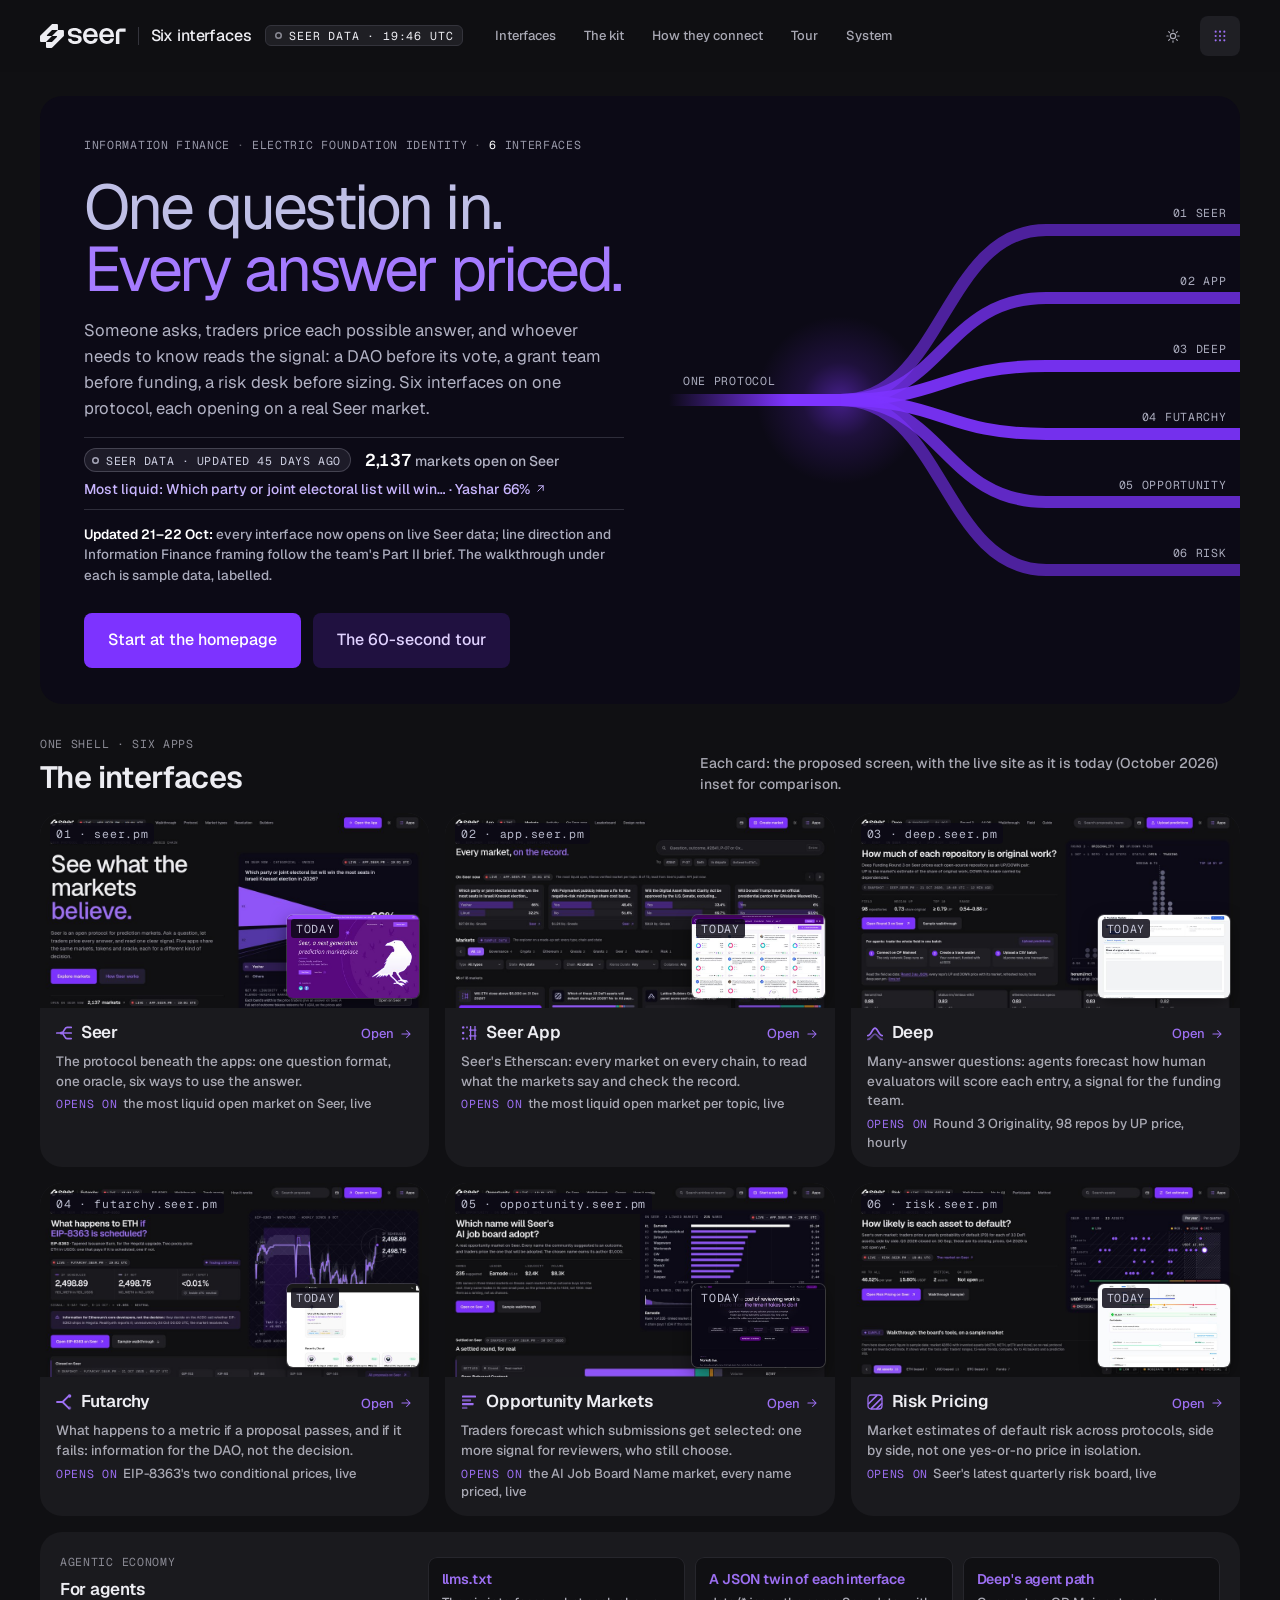
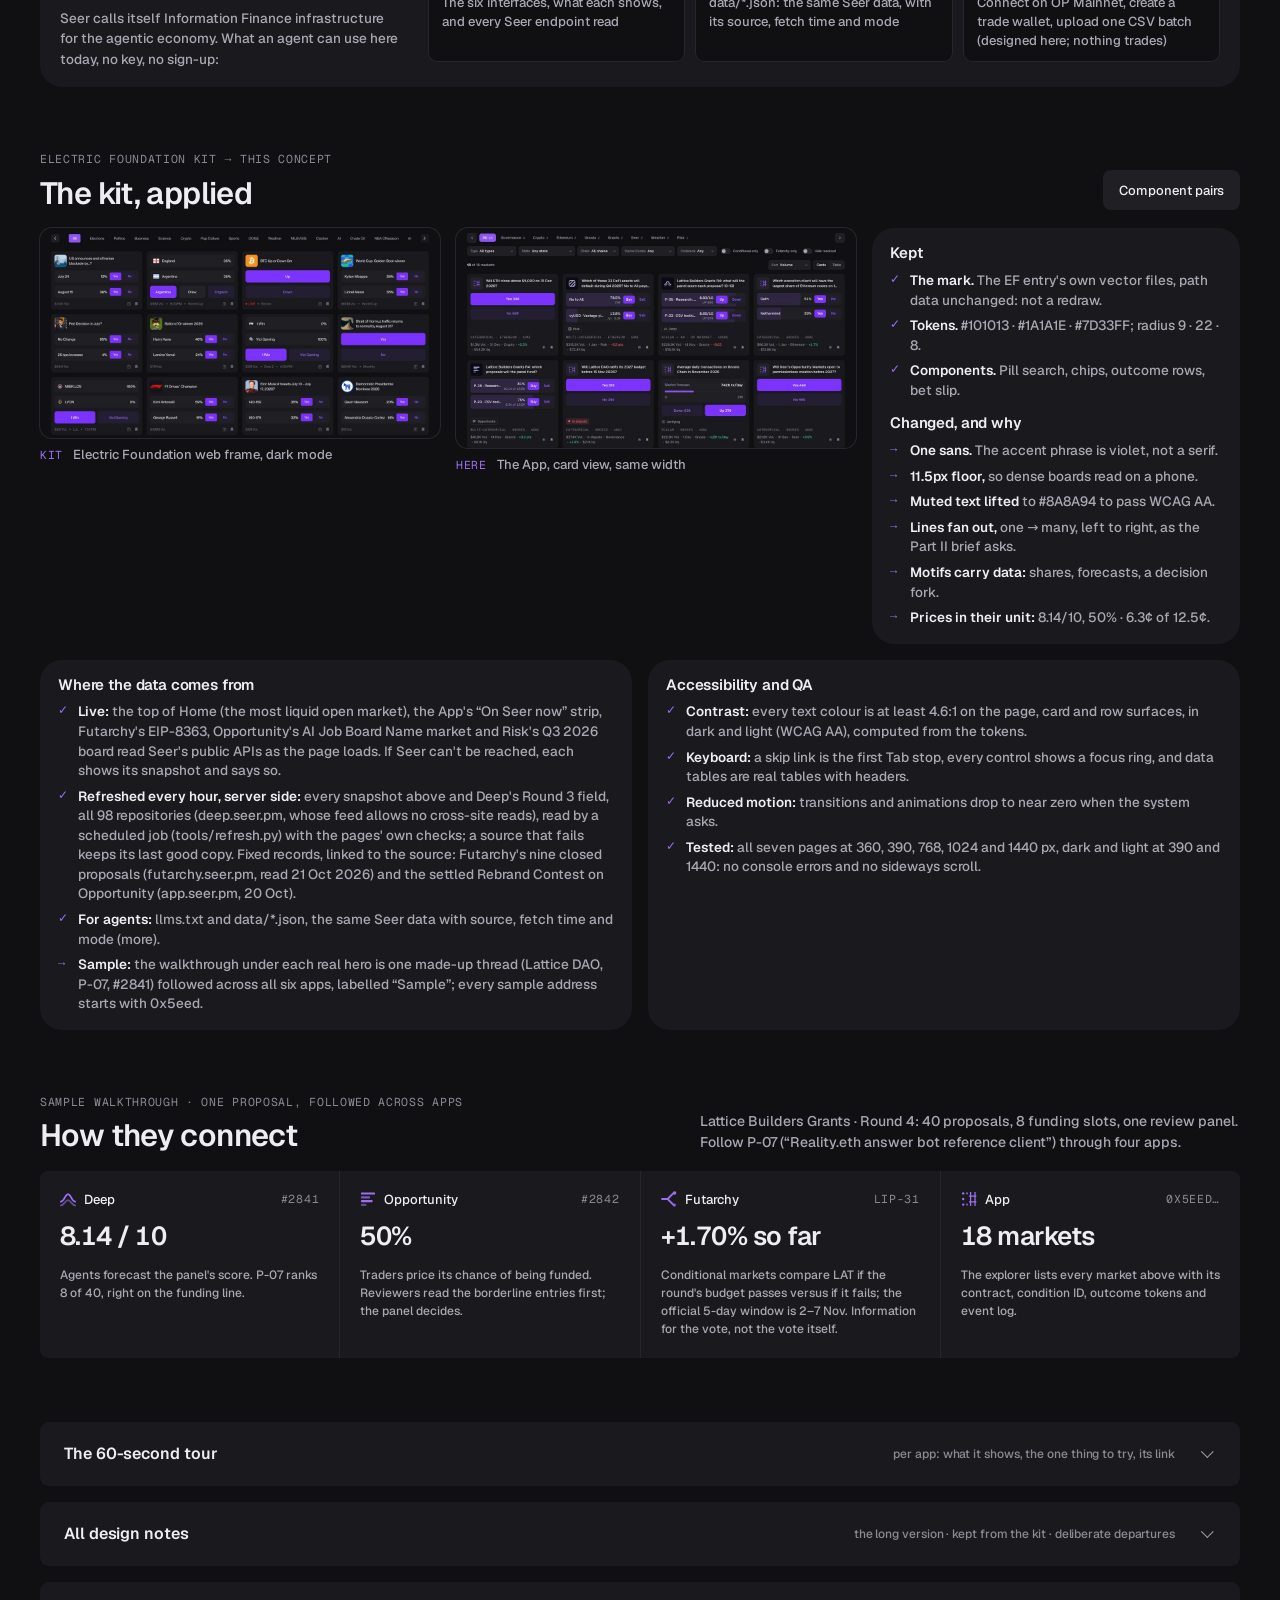
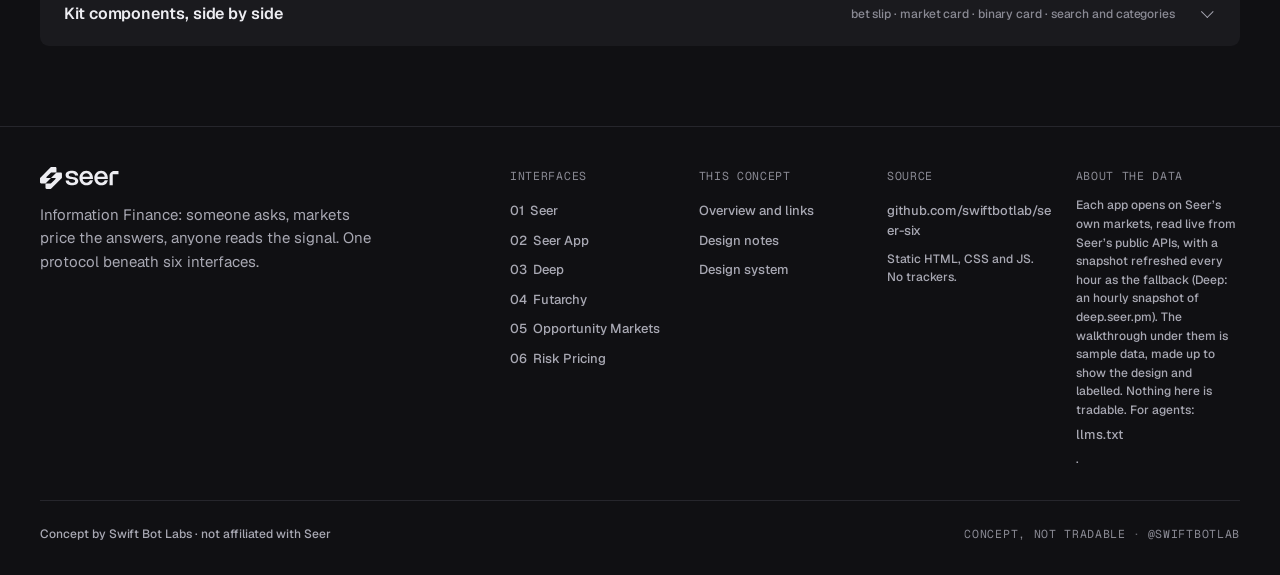
==== index.html @ 65e21e03 "Information Finance alignment, per Seer's Part II brief: one line in from the left fanning out to th" ====
<!doctype html>
<html lang="en" data-theme="dark">
<head>
<meta charset="utf-8">
<meta name="viewport" content="width=device-width, initial-scale=1">
<meta http-equiv="Content-Security-Policy" content="default-src 'self'; script-src 'self' 'unsafe-inline'; style-src 'self' 'unsafe-inline'; img-src 'self' data:; font-src 'self'; connect-src 'none'; object-src 'none'; base-uri 'none'; form-action 'none'">
<title>One question in, every answer priced · Seer concept</title>
<meta name="description" content="Seer&#39;s six interfaces, redesigned for Information Finance on the Electric Foundation identity: someone asks a question, markets price every answer, anyone reads the signal. Each interface opens on live Seer data, with a labelled sample walkthrough below. Concept by Swift Bot Labs, not affiliated with Seer.">
<link rel="icon" href="assets/brand/favicon.svg" type="image/svg+xml">
<script>/* preload the three latin font files over http(s) only: file:// previews refuse crossorigin font fetches */
if(location.protocol!=="file:")["geist-latin","geist-mono-latin"].forEach(function(n){var l=document.createElement("link");l.rel="preload";l.as="font";l.type="font/woff2";l.crossOrigin="anonymous";l.href="assets/fonts/"+n+".woff2";document.head.appendChild(l)});</script>
<link rel="preload" href="assets/sample-data.js" as="script">
<link rel="preload" href="assets/ui.js" as="script">
<link rel="preload" href="assets/kit/betslip.jpg" as="image">
<link rel="preload" href="assets/today/home.jpg" as="image">
<meta property="og:type" content="website">
<meta property="og:site_name" content="Seer concept by Swift Bot Labs">
<meta property="og:title" content="One question in, every answer priced · Seer concept">
<meta property="og:description" content="Seer&#39;s six interfaces, redesigned for Information Finance on the Electric Foundation identity: someone asks a question, markets price every answer, anyone reads the signal. Each interface opens on live Seer data, with a labelled sample walkthrough below. Concept by Swift Bot Labs, not affiliated with Seer.">
<meta property="og:url" content="https://swiftbotlab.github.io/seer-six/">
<meta property="og:image" content="https://swiftbotlab.github.io/seer-six/assets/og/hub.png">
<meta property="og:image:width" content="1200">
<meta property="og:image:height" content="630">
<meta property="og:image:alt" content="One question in, every answer priced · Seer concept: one violet line enters from the left and fans out into six, one per interface, beside the headline">
<meta name="twitter:card" content="summary_large_image">
<meta name="twitter:site" content="@swiftbotlab">
<meta name="twitter:title" content="One question in, every answer priced · Seer concept">
<meta name="twitter:description" content="Seer&#39;s six interfaces, redesigned for Information Finance on the Electric Foundation identity: someone asks a question, markets price every answer, anyone reads the signal. Each interface opens on live Seer data, with a labelled sample walkthrough below. Concept by Swift Bot Labs, not affiliated with Seer.">
<meta name="twitter:image" content="https://swiftbotlab.github.io/seer-six/assets/og/hub.png">
<script>try{var t=/[?&]theme=(light|dark)/.exec(location.search);t=(t&&t[1])||localStorage.getItem("seer-theme");if(t!=="light")t="dark";document.documentElement.setAttribute("data-theme",t)}catch(e){}</script>
<link rel="stylesheet" href="assets/system.css">
<style>
/* hub page — prefix .hb- */
.hb-poster { margin-top: 24px; min-height: 400px; display: grid; grid-template-columns: minmax(0, 1.1fr) minmax(0, 1fr); }
.hb-poster__copy { position: relative; z-index: 2; padding: 40px 44px 36px; display: flex; flex-direction: column; justify-content: space-between; gap: 28px; }
.hb-poster__title { font-size: clamp(38px, 4.9vw, 72px); line-height: .98; letter-spacing: -.04em; font-weight: 400; color: var(--lavender); max-width: 15ch; text-wrap: balance; }
.hb-poster__title .t-accent { display: block; color: #A57BFF; }
.hb-poster__lede { color: rgba(224, 226, 245, .78); font-size: clamp(15px, 1.3vw, 17px); line-height: 1.55; max-width: 50ch; margin-top: 18px; }
.hb-poster__art { position: relative; min-height: 320px; color: var(--violet); }
/* real Seer data in the first screen (from assets/seer-snapshot.js, rewritten hourly by tools/refresh.py) */
.hb-poster__since { margin-top: 14px; font-size: 13.5px; line-height: 1.5; font-weight: 500; color: rgba(224, 226, 245, .74); max-width: 60ch; }
.hb-poster__since b { color: #fff; font-weight: 600; }
.hb-live { margin-top: 16px; display: flex; flex-wrap: wrap; align-items: center; gap: 8px 14px; padding: 10px 0; border-block: 1px solid rgba(224, 226, 245, .16); font-size: 14px; line-height: 1.35; color: rgba(224, 226, 245, .78); max-width: 60ch; }
.hb-live[hidden] { display: none; }
.hb-live .s-src { background: rgba(224, 226, 245, .08); box-shadow: inset 0 0 0 1px rgba(224, 226, 245, .2); color: rgba(224, 226, 245, .9); }
.hb-live .s-src > i { box-shadow: inset 0 0 0 1.5px rgba(224, 226, 245, .7); }
.hb-live__n { font-weight: 500; }
.hb-live__n b { color: #fff; font-size: 17px; font-weight: 600; letter-spacing: -.01em; font-variant-numeric: tabular-nums; }
.hb-live__top { min-width: 0; color: #C9B6FF; font-weight: 500; text-decoration: none; }
.hb-live__top:hover { color: #fff; text-decoration: underline; text-underline-offset: 3px; }
.hb-live__top svg { display: inline-block; vertical-align: -1px; margin-left: 4px; }
.s-header .hb-prov { border-color: var(--line-strong); background: var(--surface-2); color: var(--text); cursor: default; }
.s-header .hb-prov::before { width: 7px; height: 7px; border-radius: 50%; transform: none; background: transparent; box-shadow: inset 0 0 0 1.5px var(--text-3); }
/* one line in from the left fans out into six, one per interface (Seer's Part II line direction: one -> many) */
.hb-poster__art .hb-fan { position: absolute; inset: 0; color: var(--violet); }
.hb-poster__foot { display: flex; justify-content: space-between; align-items: flex-end; gap: 16px; flex-wrap: wrap; }
.hb-poster .s-btn--secondary { background: rgba(125, 51, 255, .18); color: #E0D2FF; }
.hb-poster .s-btn--secondary:hover { background: rgba(125, 51, 255, .28); }
.hb-flow { display: grid; grid-template-columns: repeat(4, minmax(0, 1fr)); gap: 1px; background: var(--line); border-radius: var(--r-card); overflow: hidden; }
.hb-flow > div { background: var(--surface); padding: 20px; display: flex; flex-direction: column; gap: 10px; min-width: 0; }
.hb-flow__step { display: flex; align-items: center; gap: 8px; }
.hb-flow__step svg { width: 16px; height: 16px; color: var(--violet-3); }
.hb-flow b.hb-big { font-size: 26px; font-weight: 600; letter-spacing: -.02em; }
.hb-notes { display: grid; grid-template-columns: minmax(0, 1fr) minmax(0, 1fr); gap: 16px; }
.hb-notes ol { list-style: none; padding: 0; margin-top: 18px; counter-reset: d; display: flex; flex-direction: column; gap: 14px; }
.hb-notes ol li { counter-increment: d; position: relative; padding-left: 34px; color: var(--text-2); font-size: 14px; line-height: 1.55; font-weight: 500; }
.hb-notes ol li::before { content: counter(d, decimal-leading-zero); position: absolute; left: 0; top: 1px; font-family: var(--font-mono); font-size: 11.5px; color: var(--violet-3); }
.hb-notes ol li b { color: var(--text); font-weight: 600; }
@media (max-width: 1100px) { .hb-flow { grid-template-columns: repeat(2, minmax(0, 1fr)); } }
@media (max-width: 860px) {
  .hb-poster { grid-template-columns: 1fr; min-height: 0; }
  .hb-poster__copy { padding: 36px 24px 28px; }
  .hb-poster__art { min-height: 240px; }
  .hb-notes { grid-template-columns: 1fr; }
}
@media (max-width: 640px) { .hb-poster__copy { padding: 26px 20px 22px; } }
/* 60-second tour: six rows (interface, what it shows, the one thing to try, link) and four build facts */
.hb-read { gap: 20px; }
.hb-read__head { display: flex; align-items: flex-end; justify-content: space-between; gap: 8px 32px; flex-wrap: wrap; }
.hb-read__head .s-spec { display: block; margin-bottom: 8px; }
.hb-read__head p { color: var(--text-2); font-size: 14px; line-height: 1.5; font-weight: 500; max-width: 56ch; }
.hb-read__rows { list-style: none; padding: 0; margin: 0; display: flex; flex-direction: column; }
.hb-read__row { display: grid; grid-template-columns: 24px 170px minmax(0, 1fr) minmax(0, 1.25fr) auto; gap: 4px 20px; align-items: baseline; padding: 11px 0; border-top: 1px solid var(--line); font-size: 14px; line-height: 1.45; }
.hb-read__row:last-child { border-bottom: 1px solid var(--line); }
.hb-read__n { font-family: var(--font-mono); font-size: 11.5px; color: var(--violet-3); }
.hb-read__app { display: inline-flex; align-items: center; gap: 8px; font-weight: 600; letter-spacing: -.01em; color: var(--text); }
.hb-read__app:hover { color: var(--violet-3); }
.hb-read__app svg { width: 15px; height: 15px; color: var(--violet-3); flex: none; }
.hb-read__what { color: var(--text-2); font-weight: 500; }
.hb-read__try { color: var(--text-2); font-weight: 500; }
.hb-read__try b { color: var(--text); font-weight: 600; }
.hb-read__open { display: inline-flex; align-items: center; gap: 6px; font-size: var(--fs-ui); font-weight: 500; color: var(--violet-3); white-space: nowrap; }
.hb-read__open:hover { color: var(--text); }
.hb-read__facts { list-style: none; padding: 0; margin: 0; display: grid; grid-template-columns: repeat(2, minmax(0, 1fr)); gap: 10px 32px; }
.hb-read__facts li { position: relative; padding-left: 22px; font-size: 14px; line-height: 1.5; font-weight: 500; color: var(--text-2); }
.hb-read__facts li::before { content: ""; position: absolute; left: 2px; top: 7px; width: 7px; height: 7px; border-radius: 1.5px; background: var(--violet-2); transform: rotate(45deg); }
.hb-read__facts b { color: var(--text); font-weight: 600; }
.hb-read__facts a { color: var(--violet-3); text-decoration: underline; text-decoration-thickness: 1px; text-underline-offset: 3px; overflow-wrap: anywhere; }
.hb-read__facts a:hover { color: var(--text); }
@media (max-width: 1100px) {
  .hb-read__row { grid-template-columns: 24px 150px minmax(0, 1fr) auto; }
  .hb-read__n, .hb-read__app { grid-row: 1 / span 2; align-self: start; }
  .hb-read__what, .hb-read__try { grid-column: 3; }
  .hb-read__open { grid-column: 4; grid-row: 1; }
}
@media (max-width: 640px) {
  .hb-read__row { grid-template-columns: 24px minmax(0, 1fr); gap: 4px 12px; }
  .hb-read__n, .hb-read__app { grid-row: 1; }
  .hb-read__app { grid-column: 2; }
  .hb-read__what, .hb-read__try, .hb-read__open { grid-column: 2; }
  .hb-read__open { grid-row: auto; }
  .hb-read__facts { grid-template-columns: 1fr; }
}
@media (max-width: 480px) { .hb-poster__foot .s-row { flex-direction: column; align-items: stretch; width: 100%; } .hb-poster__foot .s-row .s-btn { width: 100%; justify-content: center; } }
.hb-poster__art { overflow: hidden; }
/* kit -> concept: a crop of the Electric Foundation web frame beside the same component, live */
.hb-fid-head { margin: 0 0 14px; max-width: 72ch; }
.hb-fid-head p { color: var(--text-2); font-size: 14px; line-height: 1.5; font-weight: 500; margin-top: 6px; }
.hb-fid { display: grid; grid-template-columns: repeat(2, minmax(0, 1fr)); gap: 16px; align-items: start; }
.hb-pair { background: var(--surface); border-radius: var(--r-panel); padding: 16px 16px 14px; display: grid; grid-template-columns: minmax(0, 1fr) minmax(0, 1fr); gap: 12px 16px; align-items: start; align-content: start; }
.hb-pair__t { grid-column: 1 / -1; font-size: 15px; font-weight: 600; letter-spacing: -.01em; }
.hb-pair__lbl { display: block; font-family: var(--font-mono); font-size: 11.5px; letter-spacing: .06em; text-transform: uppercase; color: var(--text-3); margin-bottom: 8px; }
.hb-pair__kit img { display: block; width: 100%; height: auto; min-height: 24px; border-radius: 8px; background: var(--surface-2); }
.hb-pair__kit img + img { margin-top: 8px; }
.hb-pair__box { padding: 12px; border-radius: 10px; background: var(--bg); box-shadow: inset 0 0 0 1px var(--line); min-width: 0; }
.hb-pair__box .s-card, .hb-pair__box .s-ticket { width: 100%; max-width: none; }
.hb-pair__box .s-search { width: 100%; margin-bottom: 10px; }
.hb-pair__spec { grid-column: 1 / -1; font-family: var(--font-mono); font-size: 11.5px; line-height: 1.6; letter-spacing: .02em; color: var(--text-2); }
.hb-pair__spec b { color: var(--text); font-weight: 400; }
.hb-pair__kit, .hb-pair__ours { min-width: 0; }
@media (max-width: 1100px) { .hb-fid { grid-template-columns: minmax(0, 1fr); } }
@media (max-width: 560px) { .hb-pair { grid-template-columns: minmax(0, 1fr); } }
/* the kit, applied: the kit's market grid beside the App here, then what was kept and what changed */
.hb-ka { display: grid; grid-template-columns: minmax(0, 1fr) minmax(0, 1fr) minmax(0, .92fr); gap: 16px; align-items: start; }
.hb-ka__fig { margin: 0; min-width: 0; }
.hb-ka__img { display: block; width: 100%; height: auto; border-radius: 12px; background: var(--surface-2); box-shadow: 0 0 0 1px var(--line); }
.hb-ka__zoom { display: block; border-radius: 12px; }
.hb-ka__zoom:hover .hb-ka__img, .hb-ka__zoom:focus-visible .hb-ka__img { box-shadow: 0 0 0 1.5px var(--violet-2); }
.hb-ka__cap { display: flex; flex-wrap: wrap; gap: 4px 10px; align-items: baseline; margin-top: 8px; font-size: 13px; line-height: 1.45; font-weight: 500; color: var(--text-2); }
.hb-ka__cap .s-spec { color: var(--violet-3); }
.hb-kc { display: flex; flex-direction: column; gap: 14px; background: var(--surface); border-radius: var(--r-panel); padding: 16px 18px; min-width: 0; }
.hb-kc .t-h3 { font-size: 15px; letter-spacing: -.01em; margin-bottom: 8px; }
.hb-kc ul { list-style: none; padding: 0; margin: 0; display: flex; flex-direction: column; gap: 6px; }
.hb-kc li { position: relative; padding-left: 20px; font-size: 13.5px; line-height: 1.45; font-weight: 500; color: var(--text-2); }
.hb-kc li::before { content: "→"; position: absolute; left: 0; top: 0; color: var(--violet-3); font-family: var(--font-mono); font-size: 12px; }
.hb-kc li.hb-kc--keep::before { content: "✓"; }
.hb-kc li b { color: var(--text); font-weight: 600; }
@media (max-width: 1100px) { .hb-ka { grid-template-columns: minmax(0, 1fr) minmax(0, 1fr); } .hb-kc { grid-column: 1 / -1; display: grid; grid-template-columns: minmax(0, 1fr) minmax(0, 1fr); gap: 16px 24px; } }
@media (max-width: 640px) { .hb-ka { grid-template-columns: minmax(0, 1fr); gap: 12px; } .hb-kc { grid-template-columns: minmax(0, 1fr); } }
/* proof blocks under the kit: data sources and the QA actually run */
.hb-proof { display: grid; grid-template-columns: minmax(0, 1fr) minmax(0, 1fr); gap: 16px; margin-top: 16px; }
.hb-proof__card { gap: 0; }
@media (max-width: 760px) { .hb-proof { grid-template-columns: minmax(0, 1fr); gap: 12px; margin-top: 12px; } }
/* section heads with a one-line note on the right */
.hb-head { margin-bottom: 18px; }
.hb-head p { color: var(--text-2); font-size: 14px; line-height: 1.5; font-weight: 500; max-width: 60ch; }
/* the six interfaces: one grid, our screen with today's live site inset */
.hb-grid { display: grid; grid-template-columns: repeat(3, minmax(0, 1fr)); gap: 16px; }
.hb-tile { position: relative; display: flex; flex-direction: column; background: var(--surface); border-radius: var(--r-panel); overflow: hidden; transition: box-shadow var(--dur) var(--ease); }
.hb-tile:hover { box-shadow: inset 0 0 0 1px var(--line-strong); }
.hb-tile:focus-within { box-shadow: inset 0 0 0 1.5px var(--violet-2); }
.hb-tile__shot { position: relative; aspect-ratio: 2 / 1; overflow: hidden; background: var(--surface-2); }
.hb-tile__img { display: block; width: 100%; height: 100%; object-fit: cover; object-position: top left; }
.hb-tile__now { position: absolute; right: 10px; bottom: 10px; width: 34%; margin: 0; border-radius: 6px; overflow: hidden; background: var(--surface-2); box-shadow: 0 0 0 1px rgba(255, 255, 255, .18), 0 6px 18px rgba(0, 0, 0, .45); }
.hb-tile__now img { display: block; width: 100%; height: auto; aspect-ratio: 8 / 5; object-fit: cover; object-position: top left; }
.hb-tile__now figcaption { position: absolute; left: 4px; top: 4px; padding: 1px 5px; border-radius: 3px; background: rgba(12, 10, 22, .85); color: rgba(224, 226, 245, .85); font-family: var(--font-mono); font-size: 11.5px; letter-spacing: .06em; text-transform: uppercase; }
.hb-tile__n { position: absolute; left: 10px; top: 10px; padding: 2px 6px; border-radius: 4px; background: rgba(12, 10, 22, .85); font-family: var(--font-mono); font-size: 11.5px; letter-spacing: .06em; color: rgba(224, 226, 245, .8); }
.hb-tile__body { display: grid; grid-template-columns: minmax(0, 1fr) auto; align-items: center; gap: 4px 12px; padding: 12px 16px 14px; }
.hb-tile__name { font-size: 17px; font-weight: 600; letter-spacing: -.015em; }
.hb-tile__name a { display: inline-flex; align-items: center; gap: 9px; color: var(--text); }
.hb-tile__name a::after { content: ""; position: absolute; inset: 0; border-radius: inherit; }
.hb-tile__name svg { width: 16px; height: 16px; color: var(--violet-3); flex: none; }
.hb-tile__open { display: inline-flex; align-items: center; gap: 5px; font-size: var(--fs-ui); font-weight: 500; color: var(--violet-3); }
.hb-tile:hover .hb-tile__open { color: var(--text); }
.hb-tile__line { grid-column: 1 / -1; color: var(--text-2); font-size: 13.5px; line-height: 1.45; font-weight: 500; }
.hb-tile__opens { grid-column: 1 / -1; color: var(--text-2); font-size: 13px; line-height: 1.45; font-weight: 500; }
.hb-tile__opens .s-spec { color: var(--violet-3); margin-right: 2px; }
/* for agents: one row under the six cards */
.hb-agents { margin-top: 16px; display: grid; grid-template-columns: minmax(0, .9fr) minmax(0, 2.1fr); gap: 14px 28px; align-items: center; background: var(--surface); border-radius: var(--r-panel); padding: 18px 20px; }
.hb-agents__head { min-width: 0; }
.hb-agents__t { font-size: 17px; font-weight: 600; letter-spacing: -.015em; margin: 4px 0 6px; }
.hb-agents__head p { color: var(--text-2); font-size: 13.5px; line-height: 1.5; font-weight: 500; }
.hb-agents__list { list-style: none; padding: 0; margin: 0; display: grid; grid-template-columns: repeat(3, minmax(0, 1fr)); gap: 10px; }
.hb-agents__list a { display: flex; flex-direction: column; gap: 4px; height: 100%; padding: 12px 14px; border-radius: var(--r-card); background: var(--bg); box-shadow: inset 0 0 0 1px var(--line); color: var(--text); transition: box-shadow var(--dur) var(--ease); }
.hb-agents__list a:hover { box-shadow: inset 0 0 0 1px var(--violet-2); }
.hb-agents__list b { font-size: 14px; font-weight: 600; letter-spacing: -.01em; color: var(--violet-3); }
.hb-agents__list small { font-size: 13px; line-height: 1.45; font-weight: 500; color: var(--text-2); }
@media (max-width: 1100px) { .hb-agents { grid-template-columns: minmax(0, 1fr); } }
@media (max-width: 760px) { .hb-agents__list { grid-template-columns: minmax(0, 1fr); } .hb-agents { padding: 16px; } }
@media (max-width: 1100px) { .hb-grid { grid-template-columns: repeat(2, minmax(0, 1fr)); } }
@media (max-width: 640px) {
  .hb-grid { gap: 10px; }
  .hb-tile__body { padding: 10px 10px 12px; grid-template-columns: minmax(0, 1fr); }
  .hb-tile__name { font-size: 14.5px; }
  .hb-tile__open { display: none; }
  .hb-tile__line { font-size: 12.5px; }
  .hb-tile__opens { display: none; }
  .hb-tile__now { width: 42%; right: 6px; bottom: 6px; }
  .hb-tile__now figcaption { display: none; }
  .hb-tile__n { left: 6px; top: 6px; padding: 1px 4px; }
  .hb-tile__host { display: none; }
  .hb-poster__art { min-height: 150px; }
  .hb-flow b.hb-big { font-size: 22px; }
}
/* hub rhythm: tighter sections */
main > .s-section--tight { padding-block: 32px; }
/* the tour inside its fold */
#tour .hb-read__rows { margin-bottom: 16px; }
</style>
</head>
<body data-app="index">
<script>window.SEER_PAGE = { product: "Six interfaces", nav: [["Interfaces", "#interfaces"], ["The kit", "#kit-applied"], ["How they connect", "#connect"], ["Tour", "#tour"], ["System", "system/"]], connect: false };</script>
<script src="assets/shell.js"></script>
<main id="main" class="s-main">
  <div class="s-container">
    <section class="s-poster hb-poster" aria-labelledby="hb-title">
      <div class="hb-poster__copy">
        <div>
          <div class="s-specs"><span>Information Finance</span><span>Electric Foundation identity</span><span><b>6</b> interfaces</span></div>
          <h1 id="hb-title" class="hb-poster__title u-mt-6">One question in. <span class="t-accent">Every answer priced.</span></h1>
          <p class="hb-poster__lede">Someone asks, traders price each possible answer, and whoever needs to know reads the signal: a DAO before its vote, a grant team before funding, a risk desk before sizing. Six interfaces on one protocol, each opening on a real Seer market.</p>
          <p class="hb-live" id="hb-live" hidden></p>
          <p class="hb-poster__since"><b>Updated 21&ndash;22 Oct:</b> every interface now opens on live Seer data; line direction and Information Finance framing follow the team&#39;s Part&nbsp;II brief. The walkthrough under each is sample data, labelled.</p>
        </div>
        <div class="hb-poster__foot">
          <div class="s-row">
            <a class="s-btn s-btn--lg" href="home/">Start at the homepage</a>
            <a class="s-btn s-btn--lg s-btn--secondary" href="#tour">The 60-second tour</a>
          </div>
        </div>
      </div>
      <div class="hb-poster__art" aria-hidden="true">
        <div class="hb-fan" id="hb-fan"></div>
      </div>
    </section>
  </div>

  <section class="s-section--tight" id="interfaces" aria-labelledby="hb-int">
    <div class="s-container">
      <div class="s-section-head hb-head">
        <div><span class="s-spec">One shell · six apps</span><h2 id="hb-int" class="t-h2">The interfaces</h2></div>
        <p>Each card: the proposed screen, with the live site as it is today (October 2026) inset for comparison.</p>
      </div>
      <div class="hb-grid" id="hb-grid"></div>
      <!-- for agents: only what exists on this site (llms.txt, one JSON twin per interface, Deep's batch flow) -->
      <section class="hb-agents" id="agents" aria-labelledby="hb-ag-h">
        <div class="hb-agents__head">
          <span class="s-spec">Agentic economy</span>
          <h3 class="hb-agents__t" id="hb-ag-h">For agents</h3>
          <p>Seer calls itself Information Finance infrastructure for the agentic economy. What an agent can use here today, no key, no sign-up:</p>
        </div>
        <ul class="hb-agents__list">
          <li><a href="llms.txt"><b>llms.txt</b><small>The six interfaces, what each shows, and every Seer endpoint read</small></a></li>
          <li><a href="data/index.json"><b>A JSON twin of each interface</b><small>data/*.json: the same Seer data, with its source, fetch time and mode</small></a></li>
          <li><a href="deep/#strategy"><b>Deep&#39;s agent path</b><small>Connect on OP Mainnet, create a trade wallet, upload one CSV batch (designed here; nothing trades)</small></a></li>
        </ul>
      </section>
    </div>
  </section>

  <section class="s-section--tight hb-ka-sec" id="kit-applied" aria-labelledby="hb-ka">
    <div class="s-container">
      <div class="s-section-head hb-head">
        <div><span class="s-spec">Electric Foundation kit → this concept</span><h2 id="hb-ka" class="t-h2">The kit, applied</h2></div>
        <a class="s-btn s-btn--ghost" href="#kit">Component pairs</a>
      </div>
      <div class="hb-ka">
        <figure class="hb-ka__fig"><a class="hb-ka__zoom" href="assets/kit/market-grid.jpg"><img class="hb-ka__img" src="assets/kit/market-grid.jpg" width="1200" height="630" loading="lazy" decoding="async" alt="The Electric Foundation kit's dark-mode web frame: a category row with arrow buttons above a four-column grid of market cards with Yes and No buttons, Up and Down buttons and volume footers."></a><figcaption class="hb-ka__cap"><span class="s-spec">Kit</span>Electric Foundation web frame, dark mode</figcaption></figure>
        <figure class="hb-ka__fig"><a class="hb-ka__zoom" href="assets/ours/app-grid.jpg"><img class="hb-ka__img" src="assets/ours/app-grid.jpg" width="1200" height="658" loading="lazy" decoding="async" alt="The App in this concept, card view at the same width: the same category row and four-column card grid, with filters, scalar Up and Down rows, multi-outcome Buy and Sell rows and mono spec footers. Sample data."></a><figcaption class="hb-ka__cap"><span class="s-spec">Here</span>The App, card view, same width</figcaption></figure>
        <div class="hb-kc">
          <div>
            <h3 class="t-h3">Kept</h3>
            <ul>
              <li class="hb-kc--keep"><b>The mark.</b> The EF entry&#39;s own vector files, path data unchanged: not a redraw.</li>
              <li class="hb-kc--keep"><b>Tokens.</b> #101013 · #1A1A1E · #7D33FF; radius 9 · 22 · 8.</li>
              <li class="hb-kc--keep"><b>Components.</b> Pill search, chips, outcome rows, bet slip.</li>
            </ul>
          </div>
          <div>
            <h3 class="t-h3">Changed, and why</h3>
            <ul>
              <li><b>One sans.</b> The accent phrase is violet, not a serif.</li>
              <li><b>11.5px floor,</b> so dense boards read on a phone.</li>
              <li><b>Muted text lifted</b> to #8A8A94 to pass WCAG AA.</li>
              <li><b>Lines fan out,</b> one &rarr; many, left to right, as the Part&nbsp;II brief asks.</li>
              <li><b>Motifs carry data:</b> shares, forecasts, a decision fork.</li>
              <li><b>Prices in their unit:</b> 8.14/10, 50% · 6.3¢ of 12.5¢.</li>
            </ul>
          </div>
        </div>
      </div>
      <!-- proof blocks: where the data comes from, and the checks actually run -->
      <div class="hb-proof">
        <section class="hb-kc hb-proof__card" aria-labelledby="hb-data-h">
          <h3 class="t-h3" id="hb-data-h">Where the data comes from</h3>
          <ul>
            <li class="hb-kc--keep"><b>Live:</b> the top of Home (the most liquid open market), the App&#39;s &ldquo;On Seer now&rdquo; strip, Futarchy&#39;s EIP-8363, Opportunity&#39;s AI Job Board Name market and Risk&#39;s Q3 2026 board read Seer&#39;s public APIs as the page loads. If Seer can&#39;t be reached, each shows its snapshot and says so.</li>
            <li class="hb-kc--keep"><b>Refreshed every hour, server side:</b> every snapshot above and Deep&#39;s Round 3 field, all 98 repositories (deep.seer.pm, whose feed allows no cross-site reads), read by a scheduled job (<a href="https://github.com/swiftbotlab/seer-six/blob/main/tools/refresh.py" rel="noopener">tools/refresh.py</a>) with the pages&#39; own checks; a source that fails keeps its last good copy. Fixed records, linked to the source: Futarchy&#39;s nine closed proposals (futarchy.seer.pm, read 21 Oct 2026) and the settled Rebrand Contest on Opportunity (app.seer.pm, 20 Oct).</li>
            <li class="hb-kc--keep"><b>For agents:</b> <a href="llms.txt">llms.txt</a> and <a href="data/index.json">data/*.json</a>, the same Seer data with source, fetch time and mode (<a href="#agents">more</a>).</li>
            <li><b>Sample:</b> the walkthrough under each real hero is one made-up thread (Lattice DAO, P-07, #2841) followed across all six apps, labelled &ldquo;Sample&rdquo;; every sample address starts with 0x5eed.</li>
          </ul>
        </section>
        <section class="hb-kc hb-proof__card" aria-labelledby="hb-qa-h">
          <h3 class="t-h3" id="hb-qa-h">Accessibility and QA</h3>
          <ul>
            <li class="hb-kc--keep"><b>Contrast:</b> every text colour is at least 4.6:1 on the page, card and row surfaces, in dark and light (WCAG AA), computed from the tokens.</li>
            <li class="hb-kc--keep"><b>Keyboard:</b> a skip link is the first Tab stop, every control shows a focus ring, and data tables are real tables with headers.</li>
            <li class="hb-kc--keep"><b>Reduced motion:</b> transitions and animations drop to near zero when the system asks.</li>
            <li class="hb-kc--keep"><b>Tested:</b> all seven pages at 360, 390, 768, 1024 and 1440 px, dark and light at 390 and 1440: no console errors and no sideways scroll.</li>
          </ul>
        </section>
      </div>
    </div>
  </section>

  <section class="s-section--tight" id="connect" aria-labelledby="hb-con">
    <div class="s-container">
      <div class="s-section-head hb-head">
        <div><span class="s-spec">Sample walkthrough · one proposal, followed across apps</span><h2 id="hb-con" class="t-h2">How they connect</h2></div>
        <p id="hb-con-lede"></p>
      </div>
      <div class="hb-flow" id="hb-flow"></div>
    </div>
  </section>

  <section class="s-section--tight" id="notes" aria-labelledby="hb-notes">
    <div class="s-container">
      <h2 id="hb-notes" class="s-sr">More on this page</h2>
      <details class="s-details" id="tour"><summary>The 60-second tour<small>per app: what it shows, the one thing to try, its link</small></summary>
      <ol class="hb-read__rows" id="hb-tour-list"></ol>
      <ul class="hb-read__facts" id="hb-facts">
        <li><b>Electric Foundation, as specified.</b> The official mark and wordmark, the kit's tokens, radii and type spec, and its components built live: <a href="#kit">kit and built, side by side</a> · <a href="system/">design system</a>.</li>
        <li><b>One dataset, traced across apps.</b> P-07 in <a href="deep/#P-07">Deep</a>, markets <a href="app/#m=2841">#2841</a> and <a href="app/#m=2842">#2842</a> in the explorer, <a href="futarchy/#LIP-31">LIP-31</a> in Futarchy; every cross-link resolves.</li>
        <li><b>Seer's mechanics kept.</b> Reality.eth answers and bonds, Kleros arbitration, Kleros Curate, the six market states, conditional tokens (split, merge, redeem) and sDAI / xDAI / sUSDS per chain.</li>
        <li><b>Static HTML, CSS and vanilla JS.</b> No build step, no trackers, no requests except to Seer&#39;s own public APIs; fonts self-hosted. For agents: <a href="llms.txt">llms.txt</a> and the same data as JSON in <a href="data/index.json">data/</a>. Source: <a href="https://github.com/swiftbotlab/seer-six" rel="noopener">github.com/swiftbotlab/seer-six</a>.</li>
      </ul>
      </details>
      <details class="s-details" id="design-notes"><summary>All design notes<small>the long version · kept from the kit · deliberate departures</small></summary>
      <div class="hb-notes">
        <div class="s-card s-card--pad">
          <h3 class="t-h3">Kept from the Electric Foundation kit</h3>
          <ol>
            <li><b>The official mark and wordmark</b>, taken from the designer's own vector files and recoloured, never redrawn.</li>
            <li><b>The UI tokens as specified:</b> page #101013 / #F7F7F9, card #1A1A1E / #FFFFFF, nested #1F1F24 / #F1F1F4, primary #7D33FF, secondary #241E33 / #EFE9FC, active chip #8F55F7.</li>
            <li><b>The geometry:</b> radius 9 for cards, 22 for panels, 8 for buttons and chips; 12px card padding; 40px page gutter and 32px grid gap on desktop.</li>
            <li><b>The type spec:</b> Medium 13 for UI, Medium 12 for meta, Bold 16/24 for market titles, Bold 32 at −2% for amounts.</li>
            <li><b>The kit's components:</b> pill search, category row with arrows, Yes/No outcome rows, Up/Down and three-way buttons, and the bet slip with +$ chips.</li>
            <li><b>The graphic language</b>: the violet line field, stacked waves, the dot grid that becomes a line grid, 45° construction lines, data bars and mono spec labels.</li>
          </ol>
        </div>
        <div class="s-card s-card--pad">
          <h3 class="t-h3">Deliberate departures</h3>
          <ol>
            <li><b>Line direction, reversed.</b> The kit&#39;s lines converge from many into one point. Seer&#39;s Part&nbsp;II brief asks for the reverse, so every line motif here runs one &rarr; many, left to right: one question in, its priced answers out (on this page, one protocol out to six interfaces).</li>
            <li><b>Motifs carry data.</b> Branch widths are answer prices, waves are forecast distributions, the 45° fork is a futarchy decision, data bars are a field of entries.</li>
            <li><b>Typefaces.</b> PP Neue Montreal and Suisse Int'l Mono are used when installed; everyone else gets licensed stand-ins, Geist and Geist Mono (it keeps the slashed zero). Headlines use one sans: the accent words are violet, not a second, serif face.</li>
            <li><b>Contrast.</b> Small muted text is lifted from #67676F to #8A8A94 in dark mode and from #8E8E99 to #686873 in light mode, so 12px labels pass WCAG AA.</li>
            <li><b>Semantic colour, used sparingly.</b> The kit has no green, amber or red. We add them only for price moves and risk bands, always next to a sign or a label. Futarchy's NO branch is the kit's lavender, so "rejected" never reads as a positive colour.</li>
            <li><b>A chart palette.</b> Six colours, violet first, checked for colour-vision deficiency in both themes. Anything past six becomes "Other".</li>
            <li><b>Small kit fixes.</b> The kit's bet slip shows Yes 69¢ and No 37¢, which add up to 106; our binary prices add up to 100. "$100,00" is written "$100.00".</li>
            <li><b>Each price in its market's unit.</b> The kit reads every price as a percent, but most Seer types don't work that way. A scalar round shows an expected score (8.14/10 · UP 81¢), a multi-winner market leads with the chance and reads the price against the payout (50% · 6.3¢ of 12.5¢: a funded share pays 1/8 sDAI), and the risk board shows a default chance per year. Tickets pay out the same way.</li>
            <li><b>One header, one Apps menu.</b> One protocol, one wallet, six apps: every header carries the same Apps button, which lists all six and marks where you are, and one chip that says where the first screen&#39;s numbers come from: Live, Snapshot or Sample.</li>
          </ol>
        </div>
      </div>
      </details>
      <details class="s-details" id="kit"><summary>Kit components, side by side<small>bet slip · market card · binary card · search and categories</small></summary>
      <div class="hb-fid-head"><span class="s-spec">Kit → concept</span><p>Left, a crop of the Electric Foundation web frame. Right, the same component live from this concept's shared system, in whichever theme you are reading, with the kit's measurements under each pair.</p></div>
      <div class="hb-fid" id="hb-fid"></div>
      </details>
    </div>
  </section>
</main>
<script src="assets/sample-data.js"></script>
<script src="assets/seer-snapshot.js"></script>
<script src="assets/ui.js"></script>
<script>
(function () {
  var S = window.Seer, D = window.SEER_SAMPLE;

  /* first screen: real Seer data from the hourly snapshot (assets/seer-snapshot.js, tools/refresh.py), and the header chip
     that says so. Market titles and answers on Seer are written by whoever created the market: type- and range-checked,
     control and bidi characters stripped, clamped, set with textContent only; the link is built from a validated chain
     id and 0x address. */
  (function () {
    var X = window.SEER_SNAPSHOT, box = document.getElementById("hb-live");
    var BAD = /[\u0000-\u001F\u007F-\u009F\u200B-\u200F\u2028-\u202E\u2060-\u2069\uFEFF]/g, ADDR = /^0x[0-9a-fA-F]{40}$/, CH = { 1: 1, 10: 1, 100: 1, 8453: 1 };
    var MON = ["Jan", "Feb", "Mar", "Apr", "May", "Jun", "Jul", "Aug", "Sep", "Oct", "Nov", "Dec"];
    function clean(s, n) { if (typeof s !== "string") return ""; s = s.replace(BAD, " ").replace(/\s+/g, " ").trim(); return s.length > n ? s.slice(0, n) : s; }
    function okCount(c) { return typeof c === "number" && isFinite(c) && c >= 1 && c < 1e7 && Math.round(c) === c; }
    function pad(n) { return (n < 10 ? "0" : "") + n; }
    function clip(s, n) { if (s.length <= n) return s; var c = s.slice(0, n), sp = c.lastIndexOf(" "); return (sp > n * .6 ? c.slice(0, sp) : c).replace(/[\s,;:(]+$/, "") + "…"; }
    // header: the shell's "Sample data" badge becomes a provenance chip. The six interfaces open on Seer's own data; only
    // the walkthrough under each is sample data. Set first, so it holds even when the snapshot below is missing or bad.
    function chip(mid, tip) {
      var old = S && document.querySelector(".s-header .s-lockup__sample");
      if (!old) return;
      var c = S.el("span", { class: "s-sample s-lockup__sample hb-prov", attrs: { "data-state": "snapshot", title: tip } },
        S.el("span", {}, "Seer data", S.el("span", { class: "s-sample__mid", text: mid })), S.el("span", { class: "s-sr", text: ": every interface opens on Seer's own markets; the walkthrough under each is sample data, labelled" }));
      old.parentNode.replaceChild(c, old);
    }
    var TIP = "Every interface opens on Seer's own markets: read live from Seer's public APIs, with an hourly snapshot as the fallback (Deep: hourly snapshot). The walkthrough under each is sample data, labelled. Nothing is tradable.";
    if (!S || !X || !box || !X.open || !okCount(X.open.count)) { chip(" first", TIP); return; }
    var at = typeof X.at === "number" && isFinite(X.at) && X.at > 1.7e12 && X.at < Date.now() + 864e5 ? X.at : null;
    if (!at) { var r = typeof X.when === "string" && /^(\d{1,2}) ([A-Z][a-z]{2}) (\d{4}), (\d\d):(\d\d) UTC$/.exec(X.when), mo = r ? MON.indexOf(r[2]) : -1; at = mo < 0 ? null : Date.UTC(+r[3], mo, +r[1], +r[4], +r[5]); }
    if (!at) { chip(" first", TIP); return; }
    var d = new Date(at), hm = pad(d.getUTCHours()) + ":" + pad(d.getUTCMinutes()) + " UTC", day = d.getUTCDate() + " " + MON[d.getUTCMonth()];
    var s = Math.max(0, (Date.now() - at) / 1000), ago = s < 3600 ? Math.max(1, Math.round(s / 60)) + " min ago" : s < 172800 ? Math.round(s / 3600) + " h ago" : Math.round(s / 86400) + " days ago";
    var top = null, m = Array.isArray(X.markets) ? X.markets[0] : null;
    if (m && typeof m.id === "string" && ADDR.test(m.id) && CH[m.chain] === 1 && Array.isArray(m.outcomes)) {
      var title = clean(m.title, 200), lead = null;
      m.outcomes.slice(0, 3).forEach(function (o) {
        var n = Array.isArray(o) ? clean(o[0], 40) : "";
        if (n && n.toLowerCase() !== "invalid" && typeof o[1] === "number" && isFinite(o[1]) && o[1] >= 0 && o[1] <= 100 && (!lead || o[1] > lead[1])) lead = [n, o[1]];
      });
      if (title.length >= 8 && lead) top = { title: title, lead: lead, href: "https://app.seer.pm/markets/" + m.chain + "/" + m.id.toLowerCase() };
    }
    var el = S.el;
    box.appendChild(el("span", { class: "s-src", attrs: { "data-state": "snapshot", title: "Read from Seer's public markets API at " + hm + " on " + day + " by the hourly refresh" } },
      el("i", { attrs: { "aria-hidden": "true" } }), el("span", { text: "Seer data · updated " + ago })));
    box.appendChild(el("span", { class: "hb-live__n" }, el("b", { text: X.open.count.toLocaleString("en-US") }), " markets open on Seer"));
    if (top) box.appendChild(el("a", { class: "hb-live__top", href: top.href, attrs: { rel: "noopener noreferrer", target: "_blank", title: top.title, "aria-label": "Most liquid verified market: " + top.title + " (opens on Seer)" } },
      el("span", { text: "Most liquid: " + clip(top.title, 48) + " · " + clip(top.lead[0], 24) + " " + (Math.round(top.lead[1] * 10) / 10) + "%" }), el("span", { html: S.icon("external", 13) })));
    box.hidden = false;
    chip(" · " + hm, TIP + " The numbers at the top of this page: Seer's public markets API, read " + ago + " (" + day + ", " + hm + ") by the hourly refresh.");
  })();

  // poster: one line (the protocol, one question format) enters from the left and fans out into six, one per interface:
  // the line direction Seer's Part II brief asks for (one -> many, left to right). Drawn in the box's own pixels.
  S.motif.fan(document.getElementById("hb-fan"), { n: 6, stem: 12, split: .3, open: .66, y: .5, spread: .6, maxSpread: 340, fit: true, stemFade: true,
    labels: S.apps.map(function (a) { return a.n + " " + a.label; }), stemLabel: "One protocol" });

  // the six interfaces: one card each, our screen with the live site today inset (captured October 2026)
  var LINE = {   // what each app is for, in the Seer team's own terms (who learns what), then the real market it opens on
    home: ["The protocol beneath the apps: one question format, one oracle, six ways to use the answer.", "the most liquid open market on Seer, live"],
    app: ["Seer's Etherscan: every market on every chain, to read what the markets say and check the record.", "the most liquid open market per topic, live"],
    deep: ["Many-answer questions: agents forecast how human evaluators will score each entry, a signal for the funding team.", "Round 3 Originality, 98 repos by UP price, hourly"],
    futarchy: ["What happens to a metric if a proposal passes, and if it fails: information for the DAO, not the decision.", "EIP-8363's two conditional prices, live"],
    opportunity: ["Traders forecast which submissions get selected: one more signal for reviewers, who still choose.", "the AI Job Board Name market, every name priced, live"],
    risk: ["Market estimates of default risk across protocols, side by side, not one yes-or-no price in isolation.", "Seer's latest quarterly risk board, live"]
  };
  var grid = document.getElementById("hb-grid");
  S.apps.forEach(function (a) {
    grid.appendChild(S.el("article", { class: "hb-tile" },
      S.el("div", { class: "hb-tile__shot" },
        S.el("img", { class: "hb-tile__img", attrs: { src: "assets/ours/" + a.id + ".jpg", alt: "Proposed: " + a.name + " on the Electric Foundation identity", width: "960", height: "600", loading: "eager", decoding: "async" } }),
        S.el("figure", { class: "hb-tile__now" },
          S.el("img", { attrs: { src: "assets/today/" + a.id + ".jpg", alt: "Today: " + a.host + " as it is in October 2026", width: "480", height: "300", loading: "lazy", decoding: "async" } }),
          S.el("figcaption", { text: "Today" })),
        S.el("span", { class: "hb-tile__n", text: a.n }, S.el("span", { class: "hb-tile__host", text: " · " + a.host }))),
      S.el("div", { class: "hb-tile__body" },
        S.el("h3", { class: "hb-tile__name" }, S.el("a", { href: a.path, html: S.glyph(a.id) }, a.name)),
        S.el("span", { class: "hb-tile__open", attrs: { "aria-hidden": "true" } }, "Open", S.el("span", { html: S.icon("arrow-right", 14) })),
        S.el("p", { class: "hb-tile__line", text: LINE[a.id][0] }),
        S.el("p", { class: "hb-tile__opens" }, S.el("span", { class: "s-spec", text: "Opens on" }), " " + LINE[a.id][1]))));
  });

  // the connected thread (all numbers from the shared sample dataset)
  var p = D.proposal(D.featuredProposal), f = D.futarchy[0], r4 = D.round4;
  document.getElementById("hb-con-lede").textContent = r4.name + ": " + D.proposals.length + " proposals, " + r4.slots + " funding slots, one review panel. Follow " + p.id + " (“" + p.title + "”) through four apps.";
  var steps = [
    ["deep", "Deep", "#2841", S.fmt.num(p.deep.marketScore, 2) + " / 10", "Agents forecast the panel's score. " + p.id + " ranks " + p.deep.rank + " of " + D.proposals.length + ", right on the funding line."],
    ["opportunity", "Opportunity", "#2842", S.fmt.pct0(p.opp.pSelect), "Traders price its chance of being funded. Reviewers read the borderline entries first; the panel decides."],
    ["futarchy", "Futarchy", "LIP-31", S.fmt.signed(f.impact) + " so far", "Conditional markets compare LAT if the round's budget passes versus if it fails; the official 5-day window is 2–7 Nov. Information for the vote, not the vote itself."],
    ["app", "App", "0x5eed…", D.markets.length + " markets", "The explorer lists every market above with its contract, condition ID, outcome tokens and event log."]
  ];
  var flow = document.getElementById("hb-flow");
  steps.forEach(function (s) {
    flow.appendChild(S.el("div", {},
      S.el("div", { class: "hb-flow__step" }, S.el("span", { html: S.glyph(s[0]) }), S.el("a", { class: "t-ui", href: s[0] + "/", text: s[1] }), S.el("span", { class: "s-spec u-right", text: s[2] })),
      S.el("b", { class: "hb-big t-num", text: s[3] }),
      S.el("p", { class: "t-meta", style: { color: "var(--text-2)", lineHeight: "1.5" }, text: s[4] })));
  });
  // 60-second tour: per interface, what the demo shows, one signature interaction and its deep link (names from S.apps)
  var TOUR = [
    ["home", "home/", "The most liquid live market as one question fanning out into its priced answers, the protocol map, one worked example.", "Read the hero: one band per answer, as wide as its price. Then pick an app in the protocol map."],
    ["app", "app/#m=2841", "Every market type and chain in one explorer: filters, table and cards, a full record per market.", "Type P-07 or 0x5eed in the search. #2841 opens with 80 UP/DOWN tokens, its event log and a JSON view."],
    ["deep", "deep/#signal", "Round 3 Originality's 98 repos by UP price, then a sample 40-proposal round for agents, with the funding signal.", "Drag “score needed to fund” off the funding line (8.135) and watch the contested queue reorder."],
    ["futarchy", "futarchy/#LIP-31", "Conditional markets as a fork drawn to the real TWAPs, with a ±1% signal band and both futures in the slip; the vote decides.", "Scrub the TWAP window. The leans-approve, neutral or leans-reject signal recomputes, and the fork redraws."],
    ["opportunity", "opportunity/#queue", "Ranked entries in a multi-winner market (a funded share pays 1/8 sDAI) and a reviewer queue.", "Move the fast-track and light-pass sliders. Review depth and hours per reviewer recompute."],
    ["risk", "risk/#obETH", "Default risk per asset on one log scale, in bands, with ranges next to every price.", "Flip per year and per quarter on the board, then open Compare under it to set staked and restaked ETH side by side."]
  ];
  var tl = document.getElementById("hb-tour-list");
  TOUR.forEach(function (t, i) {
    var a = S.app(t[0]);
    tl.appendChild(S.el("li", { class: "hb-read__row" },
      S.el("span", { class: "hb-read__n", text: a.n }),
      S.el("a", { class: "hb-read__app", href: t[1], html: S.glyph(a.id) }, a.name),
      S.el("span", { class: "hb-read__what", text: t[2] }),
      S.el("span", { class: "hb-read__try" }, S.el("b", { text: "Try: " }), t[3]),
      S.el("a", { class: "hb-read__open", href: t[1], attrs: { "aria-label": "Open the " + a.name + " demo" } }, "Open demo", S.el("span", { html: S.icon("arrow-right", 14), style: { display: "inline-flex" } }))));
  });
  // kit -> concept pairs: the kit crop on the left, the live component from assets/ui.js on the right
  var FID = [
    { t: "Bet slip", kit: [["assets/kit/betslip.jpg", 772, 255, "Kit bet slip: a market header with Yes 69¢ and No 37¢ tiles, an Amount of $100,00, +$ chips and Confirm"]],
      spec: "Two price tiles · <b>Bold 32</b> amount at −2% · +$1 +$5 +$20 +$100 chips · Confirm with ✕ · panel radius <b>22</b> on #1A1A1E. Kit fixes: Yes + No add up to <b>100¢</b>; “$100.00”.",
      build: function (box) { S.ui.ticket(box, { market: D.market("2831"), outcomes: [0, 1], selected: 0, amount: 100 }); } },
    { t: "Market card", kit: [["assets/kit/card.jpg", 672, 436, "Kit market card: image tile, two-line title, two outcome rows with Yes and No, a $Vol footer with gift and bookmark icons"]],
      spec: "<b>328 × 210</b> · radius <b>9</b> · <b>12px</b> padding · <b>Bold 16/24</b> title · outcome rows with Yes / No · “$Vol • date • category” footer, <b>Medium 12</b>, gift and bookmark.",
      build: function (box) { box.appendChild(S.ui.marketCard(D.market("2832"))); } },
    { t: "Binary card", kit: [["assets/kit/binary.jpg", 672, 436, "Kit binary card: full-width Yes button in violet and No button in dark violet"]],
      spec: "Full-width Yes on <b>#7D33FF</b> and No on <b>#241E33</b> with lavender text · button radius <b>8</b> · the same footer · prices in cents, adding up to 100.",
      build: function (box) { box.appendChild(S.ui.marketCard(D.market("2831"))); } },
    { t: "Pill search and category row", kit: [["assets/kit/search.jpg", 680, 132, "Kit search pill with a magnifier icon and the placeholder Search markets…"], ["assets/kit/cats.jpg", 690, 55, "Kit category row: an arrow button, an active All chip and text categories"]],
      spec: "Search pill, radius <b>22</b>, icon left, <b>Medium 13</b> placeholder · category row with arrow buttons · active chip <b>#8F55F7</b> · chip radius <b>8</b>.",
      build: function (box) {
        var lab = S.el("label", { class: "s-search", html: S.icon("search", 16) }); lab.appendChild(S.el("span", { class: "s-sr", text: "Search markets" }));
        lab.appendChild(S.el("input", { attrs: { type: "search", placeholder: "Search markets…", autocomplete: "off", maxlength: "80" } })); box.appendChild(lab);
        box.appendChild(S.ui.chipRow([["all", "All"], ["elections", "Elections"], ["politics", "Politics"], ["business", "Business"], ["science", "Science"], ["crypto", "Crypto"], ["pop", "Pop Culture"], ["sports", "Sports"], ["weather", "Weather"]], "all", function () {}));
      } }
  ];
  var fid = document.getElementById("hb-fid");
  FID.forEach(function (f) {
    var kit = S.el("div", { class: "hb-pair__kit" }, S.el("span", { class: "hb-pair__lbl", text: "Electric Foundation kit" }));
    f.kit.forEach(function (k) { kit.appendChild(S.el("img", { attrs: { src: k[0], width: String(k[1]), height: String(k[2]), alt: k[3], loading: "eager", decoding: "async" } })); });
    var box = S.el("div", { class: "hb-pair__box" });
    var ours = S.el("div", { class: "hb-pair__ours" }, S.el("span", { class: "hb-pair__lbl", text: "This concept · live" }), box);
    fid.appendChild(S.el("section", { class: "hb-pair", attrs: { "aria-label": f.t + ": kit and concept" } }, S.el("h4", { class: "hb-pair__t", text: f.t }), kit, ours, S.el("p", { class: "hb-pair__spec", html: f.spec })));
    try { f.build(box); } catch (e) { box.appendChild(S.el("p", { class: "t-meta", text: "Component preview unavailable." })); }
  });
  document.querySelectorAll("[data-icon]").forEach(function (n) { n.outerHTML = S.icon(n.getAttribute("data-icon"), 16); });
})();
</script>
</body>
</html>
---- assets/system.css ----
/* ==========================================================================
   Seer · Electric Foundation — shared system for the six interfaces
   Concept by Swift Bot Labs. Not affiliated with Seer.

   Sources: the Electric Foundation (EF) brand kit (Figma "Seer Branding":
   Web / Brandbook / Social pages). Every value marked [kit] is read from the
   kit; values marked [dep] are deliberate departures, listed in SYSTEM.md.

   Layers
     1. Fonts            5. Shell (ecosystem strip, product header, footer)
     2. Tokens           6. Components
     3. Base + type      7. Data-viz primitives
     4. Layout           8. Motifs, states, utilities
   Class prefix: .s-   (page-specific CSS uses its own prefix, see SYSTEM.md)
   ========================================================================== */

/* 1. FONTS ----------------------------------------------------------------
   Primary  PP Neue Montreal [kit]   -> used if installed locally, else Geist [dep]
   Mono     Suisse Int'l Mono [kit]  -> used if installed locally, else Geist Mono [dep]
                                        (Geist Mono keeps the kit's slashed zero)
   Accent   no second face: accent words stay in the sans, set in violet (.t-accent)
   Stand-ins are SIL OFL 1.1, self-hosted (licences in assets/fonts/). */
@font-face { font-family: "Geist"; font-style: normal; font-weight: 300 700; font-display: swap;
  src: url("fonts/geist-latin.woff2") format("woff2");
  unicode-range: U+0000-00FF, U+0131, U+0152-0153, U+02BB-02BC, U+02C6, U+02DA, U+02DC, U+0304, U+0308, U+0329, U+2000-206F, U+20AC, U+2122, U+2191, U+2193, U+2212, U+2215, U+FEFF, U+FFFD; }
@font-face { font-family: "Geist"; font-style: normal; font-weight: 300 700; font-display: swap;
  src: url("fonts/geist-latin-ext.woff2") format("woff2");
  unicode-range: U+0100-02BA, U+02BD-02C5, U+02C7-02CC, U+02CE-02D7, U+02DD-02FF, U+1D00-1DBF, U+1E00-1E9F, U+1EF2-1EFF, U+2020, U+20A0-20AB, U+20AD-20C4, U+2113, U+2C60-2C7F, U+A720-A7FF; }
@font-face { font-family: "Geist Mono"; font-style: normal; font-weight: 400 600; font-display: swap;
  src: url("fonts/geist-mono-latin.woff2") format("woff2");
  unicode-range: U+0000-00FF, U+0131, U+0152-0153, U+02BB-02BC, U+02C6, U+02DA, U+02DC, U+0304, U+0308, U+0329, U+2000-206F, U+20AC, U+2122, U+2191, U+2193, U+2212, U+2215, U+FEFF, U+FFFD; }
@font-face { font-family: "Geist Mono"; font-style: normal; font-weight: 400 600; font-display: swap;
  src: url("fonts/geist-mono-latin-ext.woff2") format("woff2");
  unicode-range: U+0100-02BA, U+02BD-02C5, U+02C7-02CC, U+02CE-02D7, U+02DD-02FF, U+1D00-1DBF, U+1E00-1E9F, U+1EF2-1EFF, U+2020, U+20A0-20AB, U+20AD-20C4, U+2113, U+2C60-2C7F, U+A720-A7FF; }

/* 2. TOKENS ---------------------------------------------------------------- */
:root {
  /* Brand constants — identical in both themes [kit Brandbook] */
  --violet-brand: #7D33FF;          /* Electric violet, RGB 125/51/255 */
  --ink: #0C0A16;                   /* posters, dot grid, app icon */
  --graphite: #141223;
  --graphite-2: #242238;
  --graphite-3: #4A4660;
  --fog: #E9EAFA;
  --logo-on-violet: #E0E2F5;
  --lavender: #BFBFE6;

  /* Type */
  --font-sans: "PP Neue Montreal", "Geist", ui-sans-serif, system-ui, -apple-system, "Segoe UI", sans-serif;
  --font-mono: "Suisse Intl Mono", "Suisse Int'l Mono", "Geist Mono", ui-monospace, "SF Mono", Menlo, monospace;

  --fs-micro: 11.5px; /* mono spec labels, uppercase (type floor: no HTML text under 11.5px) */
  --fs-meta: 12px;    /* [kit] Medium 12, card footer meta */
  --fs-ui: 13px;      /* [kit] Medium 13/100%, nav, chips, search, buttons */
  --fs-body: 15px;
  --fs-title: 16px;   /* [kit] Bold 16/24 market title; Medium 16 price */
  --fs-h3: 20px;
  --fs-h2: clamp(24px, 2.4vw, 32px);
  --fs-amount: 32px;  /* [kit] Bold 32, -2% */
  --fs-h1: clamp(36px, 4.6vw, 60px);
  --fs-display: clamp(52px, 8.4vw, 128px);

  /* Space — 4px base; kit uses 12 (card), 16/18 (panel), 32 (grid gap), 40 (page) */
  --s-1: 4px;  --s-2: 8px;  --s-3: 12px; --s-4: 16px; --s-5: 20px; --s-6: 24px;
  --s-8: 32px; --s-10: 40px; --s-12: 48px; --s-16: 64px; --s-20: 80px; --s-24: 96px;
  --page-max: 1440px;
  --gutter: 40px;     /* [kit] desktop frame padding */
  --grid-gap: 32px;   /* [kit] desktop grid gap */

  /* Radii [kit] */
  --r-xs: 4px;        /* data-ends, tiny tags */
  --r-sm: 6px;        /* tags, badges */
  --r-control: 8px;   /* buttons, chips, inputs */
  --r-card: 9px;      /* market card */
  --r-panel: 22px;    /* bet slip / big panels */
  --r-pill: 999px;    /* search */

  /* Motion */
  --ease: cubic-bezier(.2, .7, .2, 1);
  --dur: 160ms;
  --dur-slow: 420ms;

  /* Layout heights */
  --header-h: 72px;
}

/* Dark is the default theme (the kit's lead web frame). Light = the kit's light frame. */
:root, :root[data-theme="dark"] {
  color-scheme: dark;
  --bg: #101013;            /* [kit] page */
  --surface: #1A1A1E;       /* [kit] card base */
  --surface-2: #1F1F24;     /* [kit] nested surface (outcome rows) */
  --surface-3: #232329;     /* [kit] chips */
  --surface-hover: #26262D;
  --line: #26262C;          /* hairlines (kit is borderless; tables need one) */
  --line-strong: #34343C;
  --text: #EDEDF2;          /* [kit] */
  --text-2: #A8A8B3;        /* [kit] */
  --text-3: #8A8A94;        /* [dep] kit #67676F is 3.1:1 on card; lifted to 5.1:1 (AA) */
  --text-kit-muted: #67676F;/* kit value, decorative use only (never body text) */
  --violet: #7D33FF;        /* [kit] primary button */
  --violet-2: #8F55F7;      /* [kit] active chip */
  --violet-3: #9C6FF2;      /* [kit] violet text (Yes label, No text) */
  --violet-wash: rgba(143, 85, 247, .14);
  --violet-wash-2: rgba(143, 85, 247, .26);
  --on-violet: #FFFFFF;
  --sec-bg: #241E33;        /* [kit] secondary button (No / Down) */
  --sec-bg-hover: #2C2440;
  --sec-fg: #9C6FF2;        /* [kit] */
  --focus: #B08CF5;
  --shadow-pop: 0 18px 50px rgba(0, 0, 0, .55), 0 0 0 1px rgba(255, 255, 255, .04);
  --scrim: rgba(6, 5, 12, .62);

  /* Semantic [dep] — the kit has none. Used ONLY for moves (+/-) and risk/state meaning,
     always paired with a sign, icon or label. */
  --pos: #3DBE8B;  --pos-wash: rgba(61, 190, 139, .14);
  --neg: #F0646E;  --neg-wash: rgba(240, 100, 110, .14);
  --warn: #E8B04A; --warn-wash: rgba(232, 176, 74, .14);
  --live: #FF4B4B;          /* [kit] LIVE dot */
  /* Risk bands (status palette): Low / Moderate / High / Critical */
  --band-low: #2E9E5B; --band-mod: #E2A72E; --band-high: #E57B4E; --band-crit: #D64545;

  /* Chart palette [dep] — validated (CVD + normal-vision + 3:1) on #1A1A1E.
     Fixed order; never cycle. Max 6; fold the tail into "Other". */
  --c1: #8F55F7; --c2: #1D9C8C; --c3: #BF7E1E; --c4: #D5598F; --c5: #3F80D9; --c6: #6E9B2C;
  --c-other: #4A4660;       /* graphite tint, "rest of field" */
  --c-yes: var(--c1);       /* binary / futarchy YES branch */
  --c-no: #BFBFE6;          /* futarchy NO branch: kit lavender, so "rejected" never reads as a positive colour */
  --grid: #26262C;
  --axis: #34343C;
  /* Sequential violet ramp (magnitude): 1 light -> 6 dark-strong */
  --seq-1: #2A2340; --seq-2: #3C2C68; --seq-3: #563A9C; --seq-4: #7246D6; --seq-5: #9068F0; --seq-6: #B79BF7;
}

:root[data-theme="light"] {
  color-scheme: light;
  --bg: #F7F7F9;            /* [kit] */
  --surface: #FFFFFF;       /* [kit] */
  --surface-2: #F1F1F4;     /* [kit] (palette label says 1F1F24; fill is F1F1F4) */
  --surface-3: #EAEAEF;
  --surface-hover: #E9E9EE;
  --line: #E6E6EB;
  --line-strong: #D6D6DE;
  --text: #17171C;          /* [kit] */
  --text-2: #5C5C66;        /* [kit] */
  --text-3: #686873;        /* [dep] kit #8E8E99 is 3.2:1 on white; lifted to 5.5:1 (4.6:1 on the chip surface) */
  --text-kit-muted: #8E8E99;
  --violet: #7D33FF;
  --violet-2: #8F55F7;
  --violet-3: #6C2BD9;      /* [kit] secondary text in light */
  --violet-wash: rgba(125, 51, 255, .09);
  --violet-wash-2: rgba(125, 51, 255, .18);
  --on-violet: #FFFFFF;
  --sec-bg: #EFE9FC;        /* [kit] */
  --sec-bg-hover: #E6DCFB;
  --sec-fg: #6C2BD9;        /* [kit] */
  --focus: #7D33FF;
  --shadow-pop: 0 18px 50px rgba(23, 23, 28, .14), 0 0 0 1px rgba(23, 23, 28, .06);
  --scrim: rgba(23, 23, 28, .36);

  --pos: #0F7752;  --pos-wash: rgba(15, 119, 82, .10);  /* AA on every light surface */
  --neg: #BB2D37;  --neg-wash: rgba(200, 50, 60, .09);
  --warn: #855C00; --warn-wash: rgba(214, 152, 20, .12);
  --live: #E5322D;
  --band-low: #23894D; --band-mod: #D1960F; --band-high: #DB6A3A; --band-crit: #C93636;

  --c1: #7D33FF; --c2: #0E8C7B; --c3: #C97C10; --c4: #D84F8C; --c5: #2F74D0; --c6: #5E8E1E;
  --c-other: #C9C7D6;
  --c-no: #8A84B4;
  --grid: #EDEDF1;
  --axis: #D6D6DE;
  --seq-1: #EFE9FC; --seq-2: #D9C9FB; --seq-3: #B996F9; --seq-4: #9461F8; --seq-5: #7D33FF; --seq-6: #5A1ED0;
}

/* 3. BASE + TYPE ----------------------------------------------------------- */
*, *::before, *::after { box-sizing: border-box; }
html { background: var(--bg); -webkit-text-size-adjust: 100%; text-size-adjust: 100%; scroll-padding-top: calc(var(--header-h) + 16px); }
body {
  margin: 0; min-height: 100vh; background: var(--bg); color: var(--text);
  font-family: var(--font-sans); font-size: var(--fs-body); line-height: 1.5; font-weight: 400;
  -webkit-font-smoothing: antialiased; -moz-osx-font-smoothing: grayscale; text-rendering: optimizeLegibility;
  overflow-x: hidden;
}
img, svg, video, canvas { display: block; max-width: 100%; }
svg { overflow: visible; }
button, input, select, textarea { font: inherit; color: inherit; }
button { cursor: pointer; }
a { color: inherit; text-decoration: none; }
a.s-link, .s-prose a { color: var(--violet-3); text-decoration: underline; text-decoration-thickness: 1px; text-underline-offset: 3px; }
a.s-link:hover, .s-prose a:hover { color: var(--text); }
h1, h2, h3, h4, h5, p, ul, ol, figure, dl, dd { margin: 0; }
ul[class], ol[class] { list-style: none; padding: 0; }
hr { border: 0; border-top: 1px solid var(--line); margin: 0; }
::selection { background: var(--violet); color: #fff; }
:focus { outline: none; }
:focus-visible { outline: 2px solid var(--focus); outline-offset: 2px; border-radius: var(--r-control); }
[hidden] { display: none !important; }
.s-sr { position: absolute !important; width: 1px; height: 1px; padding: 0; margin: -1px; overflow: hidden; clip: rect(0 0 0 0); white-space: nowrap; border: 0; }
.s-skip { position: fixed; left: 12px; top: -60px; z-index: 100; background: var(--violet); color: #fff; padding: 10px 14px; border-radius: var(--r-control); font-size: var(--fs-ui); font-weight: 500; }
.s-skip:focus { top: 12px; }

/* type roles */
.t-micro, .s-spec { font-family: var(--font-mono); font-size: var(--fs-micro); line-height: 1.35; letter-spacing: .06em; text-transform: uppercase; color: var(--text-3); font-weight: 400; }
.t-meta  { font-size: var(--fs-meta); font-weight: 500; color: var(--text-3); line-height: 1.3; }
.t-ui    { font-size: var(--fs-ui); font-weight: 500; line-height: 1; }
.t-body  { font-size: var(--fs-body); line-height: 1.55; color: var(--text-2); }
.t-lede  { font-size: clamp(16px, 1.5vw, 19px); line-height: 1.5; color: var(--text-2); max-width: 62ch; }
.t-title { font-size: var(--fs-title); line-height: 24px; font-weight: 700; letter-spacing: -.005em; }
.t-h3    { font-size: var(--fs-h3); line-height: 1.25; font-weight: 600; letter-spacing: -.01em; }
.t-h2    { font-size: var(--fs-h2); line-height: 1.1; font-weight: 600; letter-spacing: -.02em; }
.t-h1    { font-size: var(--fs-h1); line-height: 1.02; font-weight: 500; letter-spacing: -.03em; }
.t-display { font-size: var(--fs-display); line-height: .94; font-weight: 400; letter-spacing: -.04em; }
.t-caps  { font-weight: 700; text-transform: uppercase; letter-spacing: -.035em; line-height: .9; }
.t-amount { font-size: var(--fs-amount); font-weight: 700; letter-spacing: -.02em; line-height: 1; }
.t-accent, .t-serif { font-family: inherit; font-style: normal; font-weight: inherit; letter-spacing: inherit; color: var(--violet-3); } /* one sans; the accent is colour, not a second face */
.t-mono  { font-family: var(--font-mono); }
.t-num, .num { font-variant-numeric: tabular-nums; }
.t-2 { color: var(--text-2); } .t-3 { color: var(--text-3); } .t-violet { color: var(--violet-3); }
.t-pos { color: var(--pos); } .t-neg { color: var(--neg); } .t-warn { color: var(--warn); }
.t-lavender { color: var(--lavender); }
.s-delta { font-variant-numeric: tabular-nums; white-space: nowrap; }
.s-delta--up { color: var(--pos); } .s-delta--down { color: var(--neg); } .s-delta--flat { color: var(--text-3); }
.s-prose { color: var(--text-2); font-size: var(--fs-body); line-height: 1.6; max-width: 68ch; }
.s-prose > * + * { margin-top: .85em; }
.s-prose strong { color: var(--text); font-weight: 600; }
.s-prose ul, .s-prose ol { padding-left: 1.2em; }
.s-prose code, code.s-code { font-family: var(--font-mono); font-size: max(11.5px, .88em); background: var(--surface-2); padding: .12em .4em; border-radius: var(--r-xs); color: var(--text); }

/* 4. LAYOUT ----------------------------------------------------------------- */
.s-container { width: 100%; max-width: var(--page-max); margin-inline: auto; padding-inline: var(--gutter); }
.s-main { display: block; min-height: 60vh; }
.s-section { padding-block: var(--s-16); }
.s-section--tight { padding-block: var(--s-10); }
.s-grid { display: grid; gap: var(--gg, var(--grid-gap)); grid-template-columns: repeat(var(--cols, 4), minmax(0, 1fr)); }
.s-grid--cards { --gg: 16px; grid-template-columns: repeat(auto-fill, minmax(min(100%, 300px), 1fr)); }
.s-split { display: grid; gap: var(--s-8); grid-template-columns: minmax(0, 1fr) 360px; align-items: start; }
.s-split--wide { grid-template-columns: minmax(0, 1fr) 420px; }
.s-row { display: flex; align-items: center; gap: var(--gap, 12px); flex-wrap: wrap; }
.s-row--nowrap { flex-wrap: nowrap; }
.s-row--between { justify-content: space-between; }
.s-col { display: flex; flex-direction: column; gap: var(--gap, 12px); }
.s-grow { flex: 1 1 auto; min-width: 0; }
.s-sticky { position: sticky; top: calc(var(--header-h) + 16px); }
.s-section-head { display: flex; align-items: flex-end; justify-content: space-between; gap: 16px; flex-wrap: wrap; margin-bottom: var(--s-6); }
.s-section-head .s-spec { display: block; margin-bottom: 10px; }
.s-divider { height: 1px; background: var(--line); border: 0; margin: 0; }

@media (max-width: 1180px) { :root { --gutter: 28px; --grid-gap: 24px; } .s-split, .s-split--wide { grid-template-columns: minmax(0, 1fr) 320px; } }
@media (max-width: 960px)  { .s-split, .s-split--wide { grid-template-columns: minmax(0, 1fr); } .s-sticky { position: static; } .s-grid { --cols: 2 !important; } }
@media (max-width: 640px)  { :root { --gutter: 16px; --grid-gap: 16px; --header-h: 60px; } .s-grid { --cols: 1 !important; } .s-section { padding-block: var(--s-12); } }

/* 5. SHELL ------------------------------------------------------------------ */
/* 5a. (The ecosystem strip is gone: the six apps sit behind the header's Apps menu, 5b) */

/* 5b. Product header (per app): lockup + product nav + search + CTA */
.s-header { position: sticky; top: 0; z-index: 30; height: var(--header-h); background: color-mix(in srgb, var(--bg) 86%, transparent); backdrop-filter: saturate(1.4) blur(14px); -webkit-backdrop-filter: saturate(1.4) blur(14px); border-bottom: 1px solid transparent; transition: border-color var(--dur) var(--ease); }
.s-header.is-scrolled { border-bottom-color: var(--line); }
.s-header__in { height: 100%; display: flex; align-items: center; gap: 28px; }
.s-lockup { display: inline-flex; align-items: center; gap: 12px; flex: none; color: var(--text); }
.s-lockup__home { display: inline-flex; align-items: center; color: var(--text); }
.s-lockup__logo { height: 24px; width: auto; color: var(--text); }
.s-lockup__logo--mark { height: 26px; }
.s-lockup__sep { width: 1px; height: 18px; background: var(--line-strong); }
.s-lockup__product { font-size: 16px; font-weight: 500; letter-spacing: -.01em; color: var(--text); white-space: nowrap; }
.s-nav { display: flex; align-items: center; gap: 4px; min-width: 0; flex: 0 1 auto; overflow-x: auto; scrollbar-width: none; }
.s-nav::-webkit-scrollbar { display: none; }
.s-nav.is-clipped { mask-image: linear-gradient(90deg, #000 calc(100% - 44px), transparent); -webkit-mask-image: linear-gradient(90deg, #000 calc(100% - 44px), transparent); }
.s-nav.is-clipped.is-end { mask-image: linear-gradient(90deg, transparent, #000 44px); -webkit-mask-image: linear-gradient(90deg, transparent, #000 44px); }
.s-nav a { display: inline-flex; align-items: center; height: 36px; padding: 0 12px; border-radius: var(--r-control); font-size: var(--fs-ui); font-weight: 500; color: var(--text-2); white-space: nowrap; transition: color var(--dur) var(--ease), background var(--dur) var(--ease); }
.s-nav a:hover { color: var(--text); background: var(--surface-2); }
.s-nav a[aria-current="true"], .s-nav a.is-active { color: var(--text); }
.s-header__end { margin-left: auto; display: flex; align-items: center; gap: 10px; flex: none; }
/* sample-data badge: the one on every page, beside the product name (like a testnet pill) */
.s-lockup__sample { margin-left: 2px; white-space: nowrap; }
/* theme toggle (header, desktop) */
.s-theme-btn svg { width: 16px; height: 16px; }
.s-header .s-header__theme { width: 38px; height: 38px; color: var(--text-2); }
/* Apps menu: the six interfaces behind one button */
.s-apps { position: relative; flex: none; }
.s-apps .s-apps__btn { width: auto; height: 40px; padding: 0 14px 0 12px; gap: 8px; display: inline-flex; align-items: center; color: var(--text); font-size: var(--fs-ui); font-weight: 500; }
.s-apps__btn svg { width: 18px; height: 18px; color: var(--violet-3); }
.s-apps__btn[aria-expanded="true"] { background: var(--violet-wash-2); }
.s-apps__panel { position: absolute; right: 0; top: calc(100% + 10px); z-index: 40; width: 340px; padding: 14px; border-radius: var(--r-panel); background: var(--surface); box-shadow: 0 0 0 1px var(--line), 0 18px 48px rgba(0, 0, 0, .45); }
.s-apps__panel[hidden] { display: none; }
.s-apps__head { display: flex; align-items: center; justify-content: space-between; gap: 12px; padding: 2px 6px 10px; }
.s-apps__all { display: inline-flex; align-items: center; gap: 6px; font-size: var(--fs-meta); font-weight: 500; color: var(--violet-3); white-space: nowrap; }
.s-apps__all:hover { color: var(--text); }
.s-apps__list { display: flex; flex-direction: column; gap: 2px; }
.s-apps__app { display: flex; align-items: center; gap: 12px; padding: 9px 10px; border-radius: var(--r-control); color: var(--text); }
.s-apps__app:hover, .s-apps__app:focus-visible { background: var(--surface-2); }
.s-apps__app[aria-current="page"] { background: var(--violet-wash); }
.s-apps__glyph { width: 32px; height: 32px; display: inline-grid; place-items: center; flex: none; border-radius: 8px; background: var(--surface-2); color: var(--violet-3); }
.s-apps__glyph svg { width: 16px; height: 16px; }
.s-apps__app[aria-current="page"] .s-apps__glyph { background: var(--violet); color: #fff; }
.s-apps__txt { display: flex; flex-direction: column; gap: 2px; min-width: 0; }
.s-apps__name { display: flex; align-items: center; gap: 8px; font-size: 14px; font-weight: 600; letter-spacing: -.005em; }
.s-apps__here { font-family: var(--font-mono); font-size: 11.5px; font-weight: 400; letter-spacing: .04em; text-transform: uppercase; color: var(--violet-3); }
.s-apps__host { font-family: var(--font-mono); font-size: 11.5px; color: var(--text-3); }
.s-apps__foot { display: flex; align-items: center; justify-content: space-between; gap: 10px; margin-top: 10px; padding: 10px 6px 0; border-top: 1px solid var(--line); }
.s-apps__theme { display: inline-flex; align-items: center; gap: 8px; height: 34px; padding: 0 12px; border: 0; border-radius: var(--r-control); background: var(--surface-2); color: var(--text); font-size: var(--fs-ui); font-weight: 500; }
.s-apps__theme:hover { background: var(--surface-hover); }
@media (max-width: 1320px) { .s-apps__lbl { display: none; } .s-apps .s-apps__btn { width: 40px; padding: 0; justify-content: center; } }
@media (max-width: 1200px) { .s-header .s-header__theme { display: none; } .s-lockup__sample .s-sample__mid { display: none; } }
@media (max-width: 374px) { .s-lockup__sample > span { position: absolute; width: 1px; height: 1px; overflow: hidden; clip: rect(0 0 0 0); white-space: nowrap; } .s-lockup__sample { gap: 0; } }
@media (max-width: 640px) {
  .s-header .s-header__in { column-gap: 12px; }
  .s-lockup { gap: 8px; }
  .s-lockup__sample { padding: 0 6px; gap: 6px; letter-spacing: .04em; margin-left: 0; }
  .s-apps .s-apps__btn { width: 34px; height: 34px; }
  .s-apps__panel { position: fixed; left: 12px; right: 12px; top: 56px; width: auto; max-height: calc(100vh - 72px); overflow: auto; }
}
.s-header .s-search { width: clamp(180px, 15vw, 220px); min-width: 150px; flex: 0 1 auto; transition: width var(--dur) var(--ease); }
/* one header carries lockup + badge, nav, search, wallet, CTA, theme and Apps: the wallet keeps only its icon (the container stops at 1440) */
.s-header__in { gap: 24px; } .s-header__end { gap: 8px; }
.s-header__end .s-btn--ghost .s-btn__txt { display: none; } .s-header__end .s-btn--ghost { padding: 0 11px; }
@media (max-width: 1320px) { .s-header__in { gap: 20px; } }
@media (max-width: 1320px) and (min-width: 961px) {
  /* laptops: search collapses to an icon that opens on focus; wallet keeps only its icon */
  .s-header .s-search { width: 40px; min-width: 40px; cursor: pointer; }
  .s-header .s-search input { padding-right: 0; }
  .s-header .s-search input::placeholder { color: transparent; }
  .s-header .s-search:focus-within { width: 230px; }
  .s-header .s-search:focus-within input::placeholder { color: var(--text-3); }
  .s-header .s-search svg { left: 12px; }
  .s-header__end .s-btn--ghost .s-btn__txt { display: none; }
  .s-header__end .s-btn--ghost { padding: 0 11px; }
}
@media (max-width: 960px) {
  .s-header { height: auto; }
  .s-header__in { flex-wrap: wrap; height: auto; padding-block: 12px 0; row-gap: 6px; }
  .s-header .s-search { display: none; }
  .s-nav { order: 3; width: calc(100% + var(--gutter) * 2); flex: none; margin-inline: calc(var(--gutter) * -1); padding-inline: calc(var(--gutter) - 12px) calc(var(--gutter) + 16px); padding-bottom: 6px; scroll-snap-type: x proximity; scroll-padding-inline: 16px; }
  .s-nav a { scroll-snap-align: start; }
  .s-nav.is-clipped { mask-image: linear-gradient(90deg, #000 calc(100% - 64px), transparent calc(100% - 8px)); -webkit-mask-image: linear-gradient(90deg, #000 calc(100% - 64px), transparent calc(100% - 8px)); }
  .s-nav.is-clipped.is-end { mask-image: linear-gradient(90deg, transparent 8px, #000 64px); -webkit-mask-image: linear-gradient(90deg, transparent 8px, #000 64px); }
}
@media (max-width: 640px) {
  .s-lockup { gap: 10px; }
  .s-lockup__sample .s-sample__mid { display: none; }
  .s-lockup__sample { padding: 0 7px; }
  .s-lockup__product { font-size: 15px; }
  .s-lockup__logo { height: 21px; }
  .s-header__end .s-btn { height: 34px; padding: 0 12px; }
  .s-header__end .s-btn:has(> .s-btn__long:last-child) { width: 34px; padding: 0; }
  .s-header__end .s-btn .s-btn__long { display: none; }
}

/* 5c. Footer */
.s-footer { margin-top: var(--s-12); border-top: 1px solid var(--line); background: var(--bg); }
.s-footer__in { padding-block: var(--s-10) var(--s-8); display: grid; gap: var(--s-8); grid-template-columns: minmax(0, 1.2fr) minmax(0, 2fr); }
.s-footer__brand { display: flex; flex-direction: column; gap: 14px; }
.s-footer__brand svg { height: 22px; width: auto; color: var(--text); align-self: flex-start; }
.s-footer__cols { display: grid; grid-template-columns: repeat(4, minmax(0, 1fr)); gap: var(--s-6); }
.s-footer__cols a[href^="http"] { overflow-wrap: anywhere; }
.s-footer__fact { line-height: 1.5; color: var(--text-2); padding: 5px 0; }
.s-footer__cols h4 { font-family: var(--font-mono); font-size: var(--fs-micro); letter-spacing: .06em; text-transform: uppercase; color: var(--text-3); font-weight: 400; margin-bottom: 12px; }
.s-footer__cols a { display: block; font-size: var(--fs-ui); font-weight: 500; color: var(--text-2); padding: 5px 0; }
.s-footer__cols a:hover { color: var(--text); }
.s-footer__base { grid-column: 1 / -1; display: flex; justify-content: space-between; gap: 16px; flex-wrap: wrap; padding-top: var(--s-6); border-top: 1px solid var(--line); }
.s-footer__credit { font-size: var(--fs-meta); font-weight: 500; color: var(--text-2); }
@media (max-width: 760px) { .s-footer__in { grid-template-columns: 1fr; } .s-footer__cols { grid-template-columns: repeat(2, minmax(0, 1fr)); } }

/* 5d. Hero (per-app pages extend this) */
.s-hero { position: relative; padding-block: var(--s-16) var(--s-12); overflow: hidden; }
.s-hero__grid { display: grid; grid-template-columns: minmax(0, 1.05fr) minmax(0, 1fr); gap: var(--s-10); align-items: center; }
.s-hero__kicker { display: flex; flex-wrap: wrap; gap: 6px 14px; margin-bottom: var(--s-6); }
.s-hero__title { font-size: var(--fs-h1); line-height: 1.02; font-weight: 500; letter-spacing: -.03em; max-width: 14ch; }
.s-hero__lede { margin-top: var(--s-5); }
.s-hero__actions { margin-top: var(--s-8); display: flex; gap: 10px; flex-wrap: wrap; }
.s-hero__actions .s-btn { --h: 48px; font-size: 14px; padding: 0 20px; } /* one hero CTA size across the five apps */
.s-hero__art { position: relative; min-height: 320px; color: var(--violet-2); }
/* App head: the five app pages open on a compact title (the market question), the key chart beside it on wide
   screens, then the working tool. No marketing hero: the board starts in the first screen. */
.s-apphead { padding-block: 28px 20px; }
.s-apphead__grid { display: grid; grid-template-columns: minmax(0, 1.25fr) minmax(0, 1fr); gap: 32px; align-items: stretch; }
.s-apphead__copy { display: flex; flex-direction: column; justify-content: center; min-width: 0; }
.s-apphead .s-hero__kicker { margin-bottom: 14px; }
.s-apphead__title { font-size: clamp(26px, 2.4vw, 36px); line-height: 1.12; font-weight: 600; letter-spacing: -.025em; text-wrap: balance; }
.s-apphead__sub { margin-top: 10px; font-size: 15px; line-height: 1.55; font-weight: 500; color: var(--text-2); max-width: 62ch; }
.s-apphead__actions { margin-top: 20px; display: flex; gap: 10px; flex-wrap: wrap; }
.s-apphead__actions .s-btn { --h: 44px; padding: 0 18px; }
.s-apphead__art { position: relative; min-width: 0; }
@media (max-width: 960px) { .s-apphead .s-apphead__grid { grid-template-columns: minmax(0, 1fr); gap: 20px; } }
@media (max-width: 640px) { .s-apphead { padding-block: 20px 8px; } .s-apphead__art--wide, .s-apphead__actions, .s-apphead .s-apphead__copy > dl { display: none; } }
/* one top line for every app's hero (r6 item 7): the copy column starts at the top instead of centring on the art beside it,
   and every hero (this apphead, Home, Futarchy, the App bar) starts --hero-top under the header, so the eyebrow and the H1
   sit at the same height on all six pages */
:root { --hero-top: 28px; }
@media (max-width: 640px) { :root { --hero-top: 20px; } }
.s-apphead { padding-top: var(--hero-top); }
.s-apphead__copy { justify-content: flex-start; }
@media (max-width: 960px) { .s-hero__grid { grid-template-columns: 1fr; } .s-hero__art { min-height: 220px; } .s-hero { padding-block: var(--s-10) var(--s-8); } }

/* 6. COMPONENTS ------------------------------------------------------------- */
/* Buttons [kit]: 13px Medium, radius 8. Primary violet; secondary = violet tint (No / Down). */
.s-btn { --h: 40px; display: inline-flex; align-items: center; justify-content: center; gap: 8px; height: var(--h); padding: 0 16px; border-radius: var(--r-control); border: 0; background: var(--violet); color: var(--on-violet); font-size: var(--fs-ui); font-weight: 500; line-height: 1; white-space: nowrap; text-align: center; transition: background var(--dur) var(--ease), color var(--dur) var(--ease), transform var(--dur) var(--ease), opacity var(--dur) var(--ease); user-select: none; }
.s-btn:hover { background: #8A47FF; }
.s-btn:active { transform: translateY(1px); }
.s-btn svg { width: 16px; height: 16px; flex: none; }
.s-btn--secondary { background: var(--sec-bg); color: var(--sec-fg); }
.s-btn--secondary:hover { background: var(--sec-bg-hover); }
.s-btn--ghost { background: var(--surface-2); color: var(--text); }
.s-btn--ghost:hover { background: var(--surface-hover); }
.s-btn--quiet { background: transparent; color: var(--text-2); }
.s-btn--quiet:hover { background: var(--surface-2); color: var(--text); }
.s-btn--outline { background: transparent; color: var(--text); box-shadow: inset 0 0 0 1px var(--line-strong); }
.s-btn--outline:hover { background: var(--surface-2); }
.s-btn--pill { border-radius: var(--r-pill); height: 46px; padding: 0 20px; }   /* [kit] "Create Market" */
.s-btn--sm { --h: 32px; padding: 0 12px; font-size: var(--fs-meta); }
.s-btn--xs { --h: 28px; padding: 0 10px; font-size: var(--fs-meta); border-radius: 6px; }  /* [kit] Yes / No in outcome rows */
.s-btn--lg { --h: 55px; font-size: 16px; padding: 0 24px; }                        /* [kit] Confirm / Up / Down */
.s-btn--block { display: flex; width: 100%; }
.s-btn[disabled], .s-btn[aria-disabled="true"] { opacity: .45; pointer-events: none; }
.s-btn.is-active, .s-btn[aria-pressed="true"] { box-shadow: inset 0 0 0 1.5px var(--violet-2); }
.s-icon-btn { width: 36px; height: 36px; display: inline-grid; place-items: center; border: 0; border-radius: var(--r-control); background: var(--surface-2); color: var(--text-2); flex: none; transition: background var(--dur) var(--ease), color var(--dur) var(--ease); }
.s-icon-btn:hover { background: var(--surface-hover); color: var(--text); }
.s-icon-btn svg { width: 16px; height: 16px; }
.s-icon-btn--sm { width: 28px; height: 28px; border-radius: 6px; }
.s-icon-btn--bare { background: transparent; }
.s-icon-btn--bare:hover { background: var(--surface-2); }

/* Pill search [kit] */
.s-search { position: relative; display: flex; align-items: center; height: 46px; border-radius: var(--r-pill); background: var(--surface-2); color: var(--text-3); transition: box-shadow var(--dur) var(--ease); }
.s-search svg { position: absolute; left: 18px; width: 17px; height: 17px; pointer-events: none; color: var(--text-2); }
.s-search input { width: 100%; height: 100%; border: 0; background: transparent; padding: 0 18px 0 46px; font-size: var(--fs-ui); font-weight: 500; color: var(--text); border-radius: inherit; }
.s-search input::placeholder { color: var(--text-3); }
.s-search:focus-within { box-shadow: inset 0 0 0 1.5px var(--violet-2); }
.s-search input:focus-visible { outline: none; }
.s-search kbd { position: absolute; right: 14px; font-family: var(--font-mono); font-size: 11.5px; color: var(--text-3); border: 1px solid var(--line-strong); border-radius: 5px; padding: 2px 6px; }
.s-search--sm { height: 38px; }
.s-search--sm svg { left: 14px; width: 15px; height: 15px; }
.s-search--sm input { padding-left: 38px; }

/* Category chips row with arrows [kit] */
.s-chiprow { display: flex; align-items: center; gap: 8px; }
.s-chiprow__track { display: flex; gap: 6px; overflow-x: auto; scroll-behavior: smooth; scrollbar-width: none; flex: 1 1 auto; min-width: 0; }
.s-chiprow__track::-webkit-scrollbar { display: none; }
.s-chip { display: inline-flex; align-items: center; gap: 6px; height: 30px; padding: 0 12px; border: 0; border-radius: var(--r-control); background: transparent; color: var(--text-2); font-size: var(--fs-ui); font-weight: 500; white-space: nowrap; transition: background var(--dur) var(--ease), color var(--dur) var(--ease); }
.s-chip:hover { color: var(--text); background: var(--surface-2); }
.s-chip[aria-pressed="true"], .s-chip.is-active { background: var(--violet-2); color: #fff; }
.s-chip--filled { background: var(--surface-3); color: var(--text); }
.s-chip .s-chip__n { font-family: var(--font-mono); font-size: 11.5px; color: inherit; opacity: .7; }
.s-chip svg { width: 14px; height: 14px; }

/* Segmented control (1D / 1W / 1M / All, Annual / Quarterly) */
.s-seg { display: inline-flex; padding: 3px; gap: 2px; background: var(--surface-2); border-radius: 10px; }
.s-seg button { height: 28px; padding: 0 11px; border: 0; border-radius: 7px; background: transparent; color: var(--text-2); font-size: var(--fs-meta); font-weight: 500; white-space: nowrap; }
.s-seg button:hover { color: var(--text); }
.s-seg button[aria-pressed="true"] { background: var(--surface); color: var(--text); box-shadow: 0 1px 0 rgba(0,0,0,.2), 0 0 0 1px var(--line); }
:root[data-theme="light"] .s-seg button[aria-pressed="true"] { box-shadow: 0 1px 2px rgba(23,23,28,.08), 0 0 0 1px var(--line); }

/* Tabs (Comments / Holders / Activity) */
.s-tabs { display: flex; gap: 22px; border-bottom: 1px solid var(--line); overflow-x: auto; scrollbar-width: none; }
.s-tabs::-webkit-scrollbar { display: none; }
.s-tabs button, .s-tabs a { position: relative; height: 42px; padding: 0; border: 0; background: none; color: var(--text-2); font-size: var(--fs-ui); font-weight: 500; white-space: nowrap; display: inline-flex; align-items: center; gap: 6px; }
.s-tabs button:hover, .s-tabs a:hover { color: var(--text); }
.s-tabs [aria-selected="true"] { color: var(--text); }
.s-tabs [aria-selected="true"]::after { content: ""; position: absolute; left: 0; right: 0; bottom: -1px; height: 2px; border-radius: 2px; background: var(--violet-2); }
.s-tabs .s-count { font-family: var(--font-mono); font-size: 11.5px; color: var(--text-3); }

/* Tags, badges, states */
.s-tag { display: inline-flex; align-items: center; gap: 6px; height: 22px; padding: 0 8px; border-radius: var(--r-sm); background: var(--surface-3); color: var(--text-2); font-size: 11.5px; font-weight: 500; line-height: 1; white-space: nowrap; }
.s-tag svg { width: 12px; height: 12px; }
.s-tag--violet { background: var(--violet-wash); color: var(--violet-3); }
.s-tag--solid { background: var(--violet); color: #fff; }
.s-tag--outline { background: transparent; box-shadow: inset 0 0 0 1px var(--line-strong); }
.s-tag--pos { background: var(--pos-wash); color: var(--pos); }
.s-tag--neg { background: var(--neg-wash); color: var(--neg); }
.s-tag--warn { background: var(--warn-wash); color: var(--warn); }
.s-tag--mono { font-family: var(--font-mono); font-size: 11.5px; letter-spacing: .05em; text-transform: uppercase; }
.s-dot { width: 7px; height: 7px; border-radius: 50%; background: currentColor; flex: none; }
.s-live { display: inline-flex; align-items: center; gap: 6px; font-size: var(--fs-meta); font-weight: 500; color: var(--live); }
.s-live .s-dot { background: var(--live); box-shadow: 0 0 0 3px color-mix(in srgb, var(--live) 22%, transparent); }
/* market state: data-state = not-open | open | waiting | dispute | pending | closed */
.s-state { display: inline-flex; align-items: center; gap: 7px; height: 22px; padding: 0 9px 0 8px; border-radius: var(--r-sm); font-size: 11.5px; font-weight: 500; white-space: nowrap; background: var(--surface-3); color: var(--text-2); }
.s-state::before { content: ""; width: 7px; height: 7px; border-radius: 50%; background: currentColor; flex: none; }
.s-state[data-state="open"] { color: var(--violet-3); background: var(--violet-wash); }
.s-state[data-state="waiting"] { color: var(--warn); background: var(--warn-wash); }
.s-state[data-state="dispute"] { color: var(--neg); background: var(--neg-wash); }
.s-state[data-state="pending"] { color: var(--text); background: var(--surface-3); }
.s-state[data-state="pending"]::before { background: transparent; box-shadow: inset 0 0 0 1.5px currentColor; }
.s-state[data-state="closed"] { color: var(--text-3); }
.s-state[data-state="not-open"]::before { background: transparent; box-shadow: inset 0 0 0 1.5px currentColor; }
/* Kleros Curate verification: data-verify = verified | verifying | challenged | none */
.s-verify { display: inline-flex; align-items: center; gap: 5px; font-size: 11.5px; font-weight: 500; color: var(--text-3); white-space: nowrap; }
.s-verify svg { width: 14px; height: 14px; }
.s-verify[data-verify="verified"] { color: var(--violet-3); }
.s-verify[data-verify="verifying"] { color: var(--text-2); }
.s-verify[data-verify="challenged"] { color: var(--warn); }
/* chain badge */
.s-chain { display: inline-flex; align-items: center; gap: 6px; font-size: 11.5px; font-weight: 500; color: var(--text-2); white-space: nowrap; }
.s-chain i { width: 16px; height: 16px; border-radius: 5px; display: inline-grid; place-items: center; font-style: normal; font-family: var(--font-mono); font-size: 8.5px; font-weight: 600; letter-spacing: 0; background: var(--surface-3); color: var(--text); flex: none; }
/* Mono "spec sheet" label run: EST. ON GNOSIS CHAIN · MKT #2841 · STATUS: OPEN [kit Page 4] */
/* separators never start a line: each item carries its "·" in its left margin; the box is shifted left by
   that margin and clipped there, so the separator of an item that wraps to a new line is cut off */
.s-specs { --spec-sep: 1.9em; display: flex; flex-wrap: wrap; gap: 4px 0; margin-left: calc(var(--spec-sep) * -1); clip-path: inset(-12px -12px -12px var(--spec-sep)); font-family: var(--font-mono); font-size: var(--fs-micro); letter-spacing: .06em; text-transform: uppercase; color: var(--text-3); }
.s-specs > * { position: relative; margin-left: var(--spec-sep); }
.s-specs > *::before { content: "·"; position: absolute; left: calc(var(--spec-sep) * -1); width: var(--spec-sep); text-align: center; color: var(--text-3); opacity: .7; }
.s-specs b, .s-spec b { color: var(--text); font-weight: 400; }
/* Sample-data badge: persistent honesty label */
.s-sample { display: inline-flex; align-items: center; gap: 7px; height: 21px; padding: 0 9px; border-radius: var(--r-sm); border: 1px solid color-mix(in srgb, var(--violet-3) 40%, transparent); background: var(--violet-wash); color: var(--violet-3); font-family: var(--font-mono); font-size: 11.5px; letter-spacing: .07em; text-transform: uppercase; white-space: nowrap; }
.s-sample::before { content: ""; width: 6px; height: 6px; border-radius: 1px; background: currentColor; transform: rotate(45deg); }

/* Cards */
.s-card { background: var(--surface); border-radius: var(--r-card); padding: var(--s-3); display: flex; flex-direction: column; gap: var(--s-3); min-width: 0; }
.s-card--pad { padding: var(--s-5); gap: var(--s-4); }
.s-card--flat { background: var(--surface-2); }
.s-card--link { transition: background var(--dur) var(--ease), box-shadow var(--dur) var(--ease); }
.s-card--link:hover { box-shadow: inset 0 0 0 1px var(--line-strong); }
.s-card__head { display: flex; gap: 12px; align-items: center; min-height: 44px; }
.s-card__title { font-size: var(--fs-ui); line-height: 1.38; font-weight: 500; color: var(--text); display: -webkit-box; -webkit-line-clamp: 2; -webkit-box-orient: vertical; overflow: hidden; }
.s-card__foot { margin-top: auto; display: flex; align-items: center; gap: 8px; min-height: 20px; }
.s-card__meta { display: flex; align-items: center; flex-wrap: wrap; gap: 0; font-size: var(--fs-meta); font-weight: 500; color: var(--text-3); min-width: 0; }
.s-card__meta > * + *::before { content: "•"; margin: 0 .55em; font-size: 9px; vertical-align: 1px; }
.s-card__icons { margin-left: auto; display: flex; gap: 4px; color: var(--text-3); }
.s-card__icons button { width: 24px; height: 24px; display: grid; place-items: center; border: 0; background: none; color: inherit; border-radius: 6px; }
.s-card__icons button:hover { color: var(--text); background: var(--surface-2); }
.s-card__icons svg { width: 15px; height: 15px; }
/* market avatar: motif glyph tile (we never use stock photos for sample markets) */
.s-avatar { width: 44px; height: 44px; border-radius: 7px; flex: none; display: grid; place-items: center; background: var(--surface-3); color: var(--violet-2); overflow: hidden; }
.s-avatar svg { width: 24px; height: 24px; }
.s-avatar--ink { background: var(--ink); color: var(--lavender); }
.s-avatar--violet { background: var(--violet); color: var(--logo-on-violet); }
.s-avatar--sm { width: 28px; height: 28px; border-radius: 6px; }
.s-avatar--sm svg { width: 16px; height: 16px; }

/* Market card [kit 328x210, r9, p12, gap12] */
.s-mcard { min-height: 210px; }
.s-mcard .s-orows { gap: 8px; }
.s-mcard__binary { display: grid; gap: 8px; }
.s-mcard__three { display: grid; grid-template-columns: repeat(3, minmax(0, 1fr)); gap: 8px; }
.s-mcard__three .s-btn, .s-mcard__binary .s-btn { --h: 44px; font-size: var(--fs-ui); }

/* Outcome rows [kit]: label · % · [Yes][No], on nested surface, with a probability wash */
.s-orows { display: flex; flex-direction: column; gap: 6px; }
.s-orow { --p: 0; position: relative; isolation: isolate; display: flex; align-items: center; gap: 10px; min-height: 44px; padding: 8px 8px 8px 12px; border-radius: var(--r-control); background: var(--surface-2); font-size: var(--fs-ui); font-weight: 500; overflow: hidden; }
.s-orow::before { content: ""; position: absolute; z-index: -1; inset: 0 auto 0 0; width: calc(var(--p) * 100%); background: var(--violet-wash); border-radius: 0 var(--r-xs) var(--r-xs) 0; transition: width var(--dur-slow) var(--ease); }
.s-orow--nobar::before { display: none; }
.s-orow__label { flex: 1 1 auto; min-width: 0; overflow: hidden; text-overflow: ellipsis; white-space: nowrap; display: flex; align-items: center; gap: 8px; }
.s-orow__label .s-rank { font-family: var(--font-mono); font-size: 11.5px; color: var(--text-3); width: 18px; flex: none; }
.s-orow__pct { flex: none; font-variant-numeric: tabular-nums; color: var(--text); min-width: 44px; text-align: right; }
.s-orow__sub { display: block; font-size: 11.5px; line-height: 1.2; font-weight: 500; color: var(--text-3); letter-spacing: 0; white-space: nowrap; }
.s-orow__delta { font-size: 11.5px; font-variant-numeric: tabular-nums; min-width: 44px; text-align: right; }
.s-orow__actions { display: flex; gap: 6px; flex: none; }
.s-orow__actions .s-btn { min-width: 42px; }
.s-orow.is-invalid { color: var(--text-3); }
.s-orow.is-invalid::before { background: var(--surface-3); }
.s-orow.is-selected { box-shadow: inset 0 0 0 1.5px var(--violet-2); }
.s-orow--lg { min-height: 56px; padding-left: 14px; }
button.s-orow { border: 0; color: inherit; text-align: left; width: 100%; cursor: pointer; }
button.s-orow:hover { background: var(--surface-hover); }

/* Probability bar (standalone) */
.s-pbar { --p: 0; position: relative; height: 6px; border-radius: 3px; background: var(--surface-3); overflow: hidden; }
.s-pbar > i { position: absolute; inset: 0 auto 0 0; width: calc(var(--p) * 100%); background: var(--bar, var(--c1)); border-radius: 0 3px 3px 0; transition: width var(--dur-slow) var(--ease); }
.s-pbar--thin { height: 4px; }
.s-pbar--thick { height: 10px; border-radius: 4px; }

/* Panels + bet slip [kit: r22, p16, gap18] */
.s-panel { background: var(--surface); border-radius: var(--r-panel); padding: var(--s-4); display: flex; flex-direction: column; gap: 18px; min-width: 0; }
.s-panel--nested { background: var(--surface-2); border-radius: 16px; }
.s-panel__head { display: flex; align-items: center; justify-content: space-between; gap: 10px; }
.s-pricetiles { display: grid; grid-template-columns: 1fr 1fr; gap: 8px; }
.s-pricetile { display: flex; flex-direction: column; justify-content: space-between; gap: 6px; min-height: 55px; padding: 8px 10px; border: 0; border-radius: var(--r-control); background: var(--sec-bg); color: var(--sec-fg); text-align: left; transition: background var(--dur) var(--ease); }
.s-pricetile small { font-size: 11.5px; font-weight: 500; line-height: 1; opacity: .9; }
.s-pricetile b { font-size: 16px; font-weight: 500; line-height: 1; font-variant-numeric: tabular-nums; }
.s-pricetile:hover { background: var(--sec-bg-hover); }
.s-pricetile[aria-pressed="true"] { background: var(--violet); color: #fff; }
.s-pricetile[aria-pressed="true"] small { color: #E3D4FF; }
.s-amount { display: flex; align-items: baseline; justify-content: space-between; gap: 12px; }
.s-amount label { font-size: 15px; font-weight: 500; color: var(--text); }
.s-amount input { width: 100%; min-width: 0; border: 0; background: transparent; text-align: right; font-size: var(--fs-amount); font-weight: 700; letter-spacing: -.02em; color: var(--text); font-variant-numeric: tabular-nums; padding: 0; }
.s-amount input::placeholder { color: var(--text-3); }
.s-amount input:focus-visible { outline: none; }
.s-amountchips { display: grid; grid-template-columns: repeat(4, minmax(0, 1fr)); gap: 8px; }
.s-amountchips button { height: 40px; border: 0; border-radius: var(--r-control); background: var(--surface-3); color: var(--text-2); font-size: 14px; font-weight: 700; font-variant-numeric: tabular-nums; }
.s-amountchips button:hover { color: var(--text); background: var(--surface-hover); }
.s-ticket__rows { display: flex; flex-direction: column; gap: 8px; font-size: var(--fs-meta); font-weight: 500; color: var(--text-2); }
.s-ticket__rows div { display: flex; justify-content: space-between; gap: 12px; }
.s-ticket__rows b { color: var(--text); font-weight: 500; font-variant-numeric: tabular-nums; }
.s-ticket__confirm { display: grid; grid-template-columns: 1fr 55px; gap: 8px; }
.s-ticket__confirm .s-icon-btn { width: 55px; height: 55px; background: var(--sec-bg); color: var(--sec-fg); }

/* Stat tiles */
.s-stats { display: grid; gap: 1px; grid-template-columns: repeat(var(--cols, 4), minmax(0, 1fr)); background: var(--line); border-radius: var(--r-card); overflow: hidden; }
.s-stat { background: var(--surface); padding: 16px 18px; display: flex; flex-direction: column; gap: 8px; min-width: 0; }
.s-stat__label { font-family: var(--font-mono); font-size: var(--fs-micro); letter-spacing: .06em; text-transform: uppercase; color: var(--text-3); }
.s-stat__value { font-size: 24px; font-weight: 600; letter-spacing: -.02em; line-height: 1.05; color: var(--text); }
.s-stat__value small { font-size: 13px; font-weight: 500; color: var(--text-2); letter-spacing: 0; margin-left: 4px; }
.s-stat__delta { font-size: var(--fs-meta); font-weight: 500; font-variant-numeric: tabular-nums; }
@media (max-width: 640px) { .s-stats { --cols: 2 !important; } .s-stat__value { font-size: 20px; } }

/* Key-value list (Etherscan-style detail rows) */
.s-kv { display: grid; grid-template-columns: minmax(140px, 220px) minmax(0, 1fr); font-size: var(--fs-ui); }
.s-kv > dt, .s-kv > dd { padding: 12px 0; border-bottom: 1px solid var(--line); min-width: 0; }
.s-kv > dt { color: var(--text-3); font-weight: 500; display: flex; align-items: center; gap: 6px; }
.s-kv > dd { color: var(--text); font-weight: 500; display: flex; align-items: center; gap: 8px; flex-wrap: wrap; overflow-wrap: anywhere; }
.s-kv > dt:last-of-type, .s-kv > dd:last-of-type { border-bottom: 0; }
@media (max-width: 640px) { .s-kv { grid-template-columns: 1fr; } .s-kv > dt { border-bottom: 0; padding-bottom: 2px; } .s-kv > dd { padding-top: 0; } }

/* Address / hash with copy */
.s-addr { display: inline-flex; align-items: center; gap: 6px; font-family: var(--font-mono); font-size: 12px; color: var(--text); white-space: nowrap; min-width: 0; }
.s-addr a { color: var(--violet-3); }
.s-addr a:hover { text-decoration: underline; text-underline-offset: 3px; }
.s-addr__copy { width: 22px; height: 22px; display: inline-grid; place-items: center; border: 0; border-radius: 5px; background: transparent; color: var(--text-3); }
.s-addr__copy:hover { background: var(--surface-2); color: var(--text); }
.s-addr__copy svg { width: 13px; height: 13px; }
.s-addr__copy.is-done { color: var(--pos); }

/* Tables */
.s-table-wrap { width: 100%; overflow-x: auto; border-radius: var(--r-card); background: var(--surface); -webkit-overflow-scrolling: touch; }
.s-table-wrap.is-clipped { mask-image: linear-gradient(90deg, #000 calc(100% - 40px), transparent); -webkit-mask-image: linear-gradient(90deg, #000 calc(100% - 40px), transparent); }
.s-table-wrap.is-clipped.is-end { mask-image: none; -webkit-mask-image: none; }
@media (max-width: 1279px) {
  .s-table th:first-child, .s-table td:first-child { position: sticky; left: 0; z-index: 2; background: var(--surface); box-shadow: 1px 0 0 var(--line); }
  .s-table th:first-child { z-index: 3; }
  .s-table tbody tr:hover td:first-child { background: var(--surface-2); }
  .s-table tbody tr.is-selected td:first-child { background: var(--surface-2); }
}
@media (max-width: 1199px) { .s-table .col-xl { display: none; } }
.s-table { width: 100%; border-collapse: collapse; font-size: var(--fs-ui); font-weight: 500; }
.s-table th { position: sticky; top: 0; z-index: 1; background: var(--surface); text-align: left; padding: 12px 14px; font-family: var(--font-mono); font-size: 11.5px; letter-spacing: .06em; text-transform: uppercase; font-weight: 400; color: var(--text-3); border-bottom: 1px solid var(--line); white-space: nowrap; }
.s-table td { padding: 12px 14px; border-bottom: 1px solid var(--line); color: var(--text); vertical-align: middle; }
.s-table tbody tr:last-child td { border-bottom: 0; }
.s-table tbody tr { transition: background var(--dur) var(--ease); }
.s-table tbody tr:hover { background: var(--surface-2); }
.s-table tbody tr.is-selected { background: var(--violet-wash); }
.s-table .num, .s-table th.num { text-align: right; font-variant-numeric: tabular-nums; }
.s-table .t-mono { font-size: 12px; }
.s-table th button { all: unset; cursor: pointer; display: inline-flex; align-items: center; gap: 4px; }
.s-table th button:focus-visible { outline: 2px solid var(--focus); outline-offset: 2px; border-radius: 3px; }
.s-table th[aria-sort] { color: var(--text-2); }
.s-table th[aria-sort="ascending"] button::after { content: "↑"; }
.s-table th[aria-sort="descending"] button::after { content: "↓"; }
.s-table--compact td { padding: 9px 12px; }
.s-table--compact th { padding: 10px 12px; }
.s-table tr[data-href] { cursor: pointer; }

/* Lifecycle timeline (created -> reports open -> answer -> dispute window -> resolved -> redeem) */
.s-timeline { display: grid; grid-auto-flow: column; grid-auto-columns: minmax(0, 1fr); gap: 0; counter-reset: step; }
.s-timeline li { position: relative; padding: 18px 10px 0 0; font-size: var(--fs-meta); font-weight: 500; color: var(--text-3); min-width: 0; }
.s-timeline li::before { content: ""; position: absolute; top: 4px; left: 0; width: 9px; height: 9px; border-radius: 50%; background: var(--surface); box-shadow: inset 0 0 0 1.5px var(--line-strong); z-index: 1; }
.s-timeline li::after { content: ""; position: absolute; top: 8px; left: 9px; right: 0; height: 1px; background: var(--line-strong); }
.s-timeline li:last-child::after { display: none; }
.s-timeline li b { display: block; color: inherit; font-weight: 500; font-size: var(--fs-meta); }
.s-timeline li span { display: block; margin-top: 3px; font-family: var(--font-mono); font-size: 11.5px; color: var(--text-3); }
.s-timeline li.is-done { color: var(--text-2); }
.s-timeline li.is-done::before { background: var(--violet-2); box-shadow: none; }
.s-timeline li.is-done::after { background: var(--violet-2); }
.s-timeline li.is-current { color: var(--text); }
.s-timeline li.is-current::before { background: var(--bg); box-shadow: inset 0 0 0 2px var(--violet-2), 0 0 0 4px var(--violet-wash); }
@media (max-width: 760px) {
  .s-timeline { grid-auto-flow: row; }
  .s-timeline li { padding: 0 0 14px 22px; }
  .s-timeline li::before { top: 3px; }
  .s-timeline li::after { top: 12px; left: 4px; right: auto; width: 1px; height: calc(100% - 9px); }
}

/* Forms */
.s-field { display: flex; flex-direction: column; gap: 6px; font-size: var(--fs-meta); font-weight: 500; color: var(--text-2); }
.s-input, .s-select { height: 40px; padding: 0 12px; border: 0; border-radius: var(--r-control); background: var(--surface-2); color: var(--text); font-size: var(--fs-ui); font-weight: 500; box-shadow: inset 0 0 0 1px transparent; transition: box-shadow var(--dur) var(--ease); min-width: 0; }
.s-input:focus-visible, .s-select:focus-visible { outline: none; box-shadow: inset 0 0 0 1.5px var(--violet-2); }
.s-select { appearance: none; padding-right: 32px; background-image: url("data:image/svg+xml,%3Csvg xmlns='http://www.w3.org/2000/svg' viewBox='0 0 16 16' fill='none' stroke='%238A8A94' stroke-width='1.6' stroke-linecap='round' stroke-linejoin='round'%3E%3Cpath d='m4 6 4 4 4-4'/%3E%3C/svg%3E"); background-repeat: no-repeat; background-position: right 10px center; background-size: 14px; }
.s-switch { display: inline-flex; align-items: center; gap: 10px; font-size: var(--fs-ui); font-weight: 500; color: var(--text-2); cursor: pointer; user-select: none; }
.s-switch input { appearance: none; width: 34px; height: 20px; border-radius: 10px; background: var(--surface-3); position: relative; margin: 0; cursor: pointer; transition: background var(--dur) var(--ease); box-shadow: inset 0 0 0 1px var(--line-strong); }
.s-switch input::after { content: ""; position: absolute; top: 3px; left: 3px; width: 14px; height: 14px; border-radius: 50%; background: var(--text-2); transition: transform var(--dur) var(--ease), background var(--dur) var(--ease); }
.s-switch input:checked { background: var(--violet); box-shadow: none; }
.s-switch input:checked::after { transform: translateX(14px); background: #fff; }
.s-range { --v: 50%; appearance: none; width: 100%; height: 22px; background: transparent; cursor: pointer; margin: 0; }
.s-range::-webkit-slider-runnable-track { height: 4px; border-radius: 2px; background: linear-gradient(90deg, var(--violet-2) var(--v), var(--surface-3) var(--v)); }
.s-range::-moz-range-track { height: 4px; border-radius: 2px; background: var(--surface-3); }
.s-range::-moz-range-progress { height: 4px; border-radius: 2px; background: var(--violet-2); }
.s-range::-webkit-slider-thumb { appearance: none; width: 18px; height: 18px; margin-top: -7px; border-radius: 50%; background: #fff; box-shadow: 0 0 0 4px var(--violet), 0 2px 6px rgba(0,0,0,.35); }
.s-range::-moz-range-thumb { width: 14px; height: 14px; border: 0; border-radius: 50%; background: #fff; box-shadow: 0 0 0 4px var(--violet); }
.s-range:focus-visible { outline: none; }
.s-range:focus-visible::-webkit-slider-thumb { box-shadow: 0 0 0 4px var(--violet), 0 0 0 8px var(--violet-wash-2); }
.s-check { display: inline-flex; gap: 8px; align-items: center; font-size: var(--fs-ui); font-weight: 500; color: var(--text-2); }
.s-check input { accent-color: var(--violet); width: 15px; height: 15px; margin: 0; }
.s-dropzone { display: flex; flex-direction: column; align-items: center; justify-content: center; gap: 8px; padding: 28px 16px; border-radius: var(--r-card); border: 1.5px dashed var(--line-strong); color: var(--text-2); text-align: center; font-size: var(--fs-ui); font-weight: 500; transition: border-color var(--dur) var(--ease), background var(--dur) var(--ease); }
.s-dropzone.is-over { border-color: var(--violet-2); background: var(--violet-wash); }

/* Folded section: <details class="s-details"><summary>…</summary>…</details>, closed by default */
.s-details > summary { list-style: none; cursor: pointer; display: flex; align-items: center; justify-content: space-between; gap: 16px; padding: 20px 24px; border-radius: var(--r-card); background: var(--surface); color: var(--text); font-size: var(--fs-title); font-weight: 600; letter-spacing: -.005em; user-select: none; transition: background var(--dur) var(--ease); }
.s-details > summary::-webkit-details-marker { display: none; }
.s-details > summary::after { content: ""; width: 9px; height: 9px; margin: 0 6px 4px 0; border-right: 1.75px solid var(--text-2); border-bottom: 1.75px solid var(--text-2); transform: rotate(45deg); transform-origin: 70% 70%; transition: transform var(--dur) var(--ease); flex: none; }
.s-details[open] > summary::after { transform: rotate(-135deg); }
.s-details > summary:hover { background: var(--surface-hover); }
.s-details > summary:focus-visible { outline: 2px solid var(--focus); outline-offset: 2px; }
.s-details > summary small { font-size: var(--fs-meta); font-weight: 500; color: var(--text-3); margin-left: auto; padding-right: 10px; }
.s-details[open] > summary { margin-bottom: 16px; }
.s-details + .s-details { margin-top: 16px; }
/* phone folds (shell.js, r6 item 9): <details class="s-details s-fold" data-sfold open> reads as a plain block above 640px
   (summary hidden) and as one tap-to-open row on phones, so long sample tools don't stretch the phone page */
@media (min-width: 641px) { details[data-sfold] > summary { display: none; } }
.s-fold__t { display: flex; flex-direction: column; gap: 3px; min-width: 0; }
.s-fold__t b { font-weight: 600; }
.s-details > summary .s-fold__t small { margin: 0; padding: 0; font-size: var(--fs-meta); font-weight: 500; line-height: 1.4; color: var(--text-3); letter-spacing: 0; }
@media (max-width: 640px) { .s-fold > summary { padding: 14px 16px; font-size: 15px; } .s-fold[open] > summary { margin-bottom: 14px; } }
@media (max-width: 640px) { .s-details > summary { padding: 16px 18px; font-size: 15px; } }

/* "More on this page" (2026-10-20): each page's long tail (tools, guides, design notes) folded behind labelled rows.
   The original <section id> sits inside its <details>, so nav links and #hash deep links open it (shell.js). */
.s-more { padding-block: var(--s-10) var(--s-12); }
.s-more__head { display: flex; align-items: flex-end; justify-content: space-between; gap: 8px 16px; flex-wrap: wrap; margin-bottom: 14px; }
.s-more__head .s-spec { display: block; margin-bottom: 8px; }
.s-more__head p { margin: 0; font-size: var(--fs-meta); color: var(--text-3); }
.s-more .s-more__item + .s-more__item { margin-top: 10px; }
.s-more__item > summary { padding: 16px 22px; align-items: center; }
.s-more__t { display: flex; flex-direction: column; gap: 3px; min-width: 0; }
.s-more__t b { font-weight: 600; }
.s-details > summary .s-more__t small { margin: 0; padding: 0; font-size: var(--fs-meta); font-weight: 500; line-height: 1.4; color: var(--text-3); letter-spacing: 0; }
.s-more__k { margin-left: auto; font-family: var(--font-mono); font-size: var(--fs-micro); font-weight: 400; letter-spacing: .06em; text-transform: uppercase; color: var(--text-3); white-space: nowrap; }
.s-more__item[open] > summary .s-more__k { visibility: hidden; }
.s-more__item > section { padding-block: 4px 28px; }
.s-more__item > section > .s-container { padding-inline: 0; max-width: none; }
/* the summary already names the section: drop the duplicated spec label + h2 (any action buttons in the head stay) */
.s-more__item > section .s-section-head > div:first-child:has(> h2) { display: none; }
.s-more__item > section .s-section-head:not(:has(> :not(div:first-child))) { display: none; }
.s-more__item > section .rk-notes__head { display: none; }
@media (max-width: 640px) {
  .s-more__item > summary { padding: 14px 16px; }
  .s-more__k { display: none; }
}

/* Callout / notice */
.s-callout { display: flex; gap: 12px; align-items: flex-start; padding: 14px 16px; border-radius: var(--r-card); background: var(--surface-2); color: var(--text-2); font-size: var(--fs-ui); line-height: 1.5; font-weight: 500; }
.s-callout svg { width: 16px; height: 16px; flex: none; margin-top: 1px; color: var(--violet-3); }
.s-callout b { color: var(--text); font-weight: 600; }
.s-callout--violet { background: var(--violet-wash); }
.s-callout--warn { background: var(--warn-wash); }
.s-callout--warn svg { color: var(--warn); }

/* Drawer (right sheet) */
.s-drawer { position: fixed; inset: 0; z-index: 60; display: none; }
.s-drawer.is-open { display: block; }
.s-drawer__scrim { position: absolute; inset: 0; background: var(--scrim); animation: s-fade var(--dur) var(--ease); }
.s-drawer__panel { position: absolute; top: 0; right: 0; bottom: 0; width: min(560px, 100%); background: var(--bg); box-shadow: var(--shadow-pop); overflow-y: auto; padding: 20px; display: flex; flex-direction: column; gap: 18px; animation: s-slide var(--dur-slow) var(--ease); }
@keyframes s-fade { from { opacity: 0; } }
@keyframes s-slide { from { transform: translateX(24px); opacity: 0; } }

/* Popover / tooltip */
.s-tip { position: fixed; z-index: 80; pointer-events: none; min-width: 120px; max-width: 280px; padding: 10px 12px; border-radius: 10px; background: var(--surface); box-shadow: var(--shadow-pop); font-size: var(--fs-meta); font-weight: 500; color: var(--text-2); opacity: 0; transform: translateY(4px); transition: opacity 90ms linear, transform 90ms var(--ease); }
.s-tip.is-on { opacity: 1; transform: none; }
.s-tip__head { font-family: var(--font-mono); font-size: 11.5px; letter-spacing: .05em; text-transform: uppercase; color: var(--text-3); margin-bottom: 6px; }
.s-tip__row { display: flex; align-items: center; gap: 8px; line-height: 1.6; }
.s-tip__row i { width: 12px; height: 2px; border-radius: 1px; flex: none; }
.s-tip__row b { color: var(--text); font-weight: 600; font-variant-numeric: tabular-nums; margin-left: auto; padding-left: 12px; }

/* Toast */
.s-toasts { position: fixed; z-index: 90; left: 50%; bottom: 24px; transform: translateX(-50%); display: flex; flex-direction: column; gap: 8px; align-items: center; pointer-events: none; width: max-content; max-width: calc(100vw - 32px); }
.s-toast { pointer-events: auto; display: flex; align-items: center; gap: 10px; padding: 11px 14px; border-radius: 12px; background: var(--surface); color: var(--text); box-shadow: var(--shadow-pop); font-size: var(--fs-ui); font-weight: 500; animation: s-toast-in var(--dur-slow) var(--ease); }
.s-toast svg { width: 16px; height: 16px; color: var(--violet-3); flex: none; }
@keyframes s-toast-in { from { transform: translateY(10px); opacity: 0; } }

/* Empty + loading states */
.s-empty { display: flex; flex-direction: column; align-items: center; text-align: center; gap: 10px; padding: 48px 20px; border-radius: var(--r-card); background: var(--surface); }
.s-empty__art { width: 120px; height: 72px; color: var(--violet-2); margin-bottom: 8px; }
.s-empty__title { font-size: var(--fs-title); font-weight: 600; color: var(--text); }
.s-empty__text { font-size: var(--fs-ui); line-height: 1.5; color: var(--text-2); max-width: 44ch; font-weight: 500; }
.s-empty .s-btn { margin-top: 8px; }
.s-skel { position: relative; overflow: hidden; background: var(--surface-2); border-radius: var(--r-control); min-height: 12px; }
.s-skel::after { content: ""; position: absolute; inset: 0; transform: translateX(-100%); background: linear-gradient(90deg, transparent, color-mix(in srgb, var(--text) 6%, transparent), transparent); animation: s-shimmer 1.4s infinite; }
.s-skel--line { height: 12px; border-radius: 6px; }
.s-skel--title { height: 18px; width: 70%; border-radius: 6px; }
.s-skel--row { height: 44px; }
@keyframes s-shimmer { to { transform: translateX(100%); } }
.s-loading { display: inline-flex; gap: 4px; align-items: center; }
.s-loading i { width: 6px; height: 6px; border-radius: 1px; background: var(--violet-2); transform: rotate(45deg); animation: s-pulse 1s infinite var(--ease); }
.s-loading i:nth-child(2) { animation-delay: .15s; } .s-loading i:nth-child(3) { animation-delay: .3s; }
@keyframes s-pulse { 50% { opacity: .25; } }

/* Legend */
.s-legend { display: flex; flex-wrap: wrap; gap: 6px 16px; font-size: var(--fs-meta); font-weight: 500; color: var(--text-2); }
.s-legend span { display: inline-flex; align-items: center; gap: 7px; }
.s-legend i { width: 10px; height: 10px; border-radius: 3px; flex: none; }
.s-legend i.is-line { width: 14px; height: 2px; border-radius: 1px; }

/* 7. DATA-VIZ PRIMITIVES ------------------------------------------------------
   Marks: 2px lines, >=8px end dots with a 2px surface ring, bars <=24px with 4px data-end,
   2px surface gaps in stacks, hairline solid grid, recessive axes. Text never wears series colour. */
.s-chart { position: relative; width: 100%; min-width: 0; color: var(--text-3); }
.s-chart svg { width: 100%; height: auto; display: block; }
.s-chart text { font-family: var(--font-sans); font-size: 11px; font-weight: 500; fill: var(--text-3); font-variant-numeric: tabular-nums; }
.s-chart .lbl { fill: var(--text-2); font-size: 11.5px; }
.s-chart .lbl-strong { fill: var(--text); font-weight: 600; font-size: 12px; }
.s-chart .grid line { stroke: var(--grid); stroke-width: 1; shape-rendering: crispEdges; }
.s-chart .axis line { stroke: var(--axis); stroke-width: 1; shape-rendering: crispEdges; }
.s-chart .series path.line { fill: none; stroke-width: 2; stroke-linejoin: round; stroke-linecap: round; }
.s-chart .series path.area { stroke: none; opacity: .09; }
.s-chart .dot { stroke: var(--ring, var(--surface)); stroke-width: 2; }
.s-chart .xhair { stroke: var(--text-3); stroke-width: 1; opacity: .6; shape-rendering: crispEdges; }
.s-chart .ref { stroke: var(--text-3); stroke-width: 1; stroke-dasharray: 2 3; opacity: .8; }
.s-chart .hit { fill: transparent; cursor: crosshair; }
.s-chart--card { background: var(--surface); border-radius: var(--r-card); padding: 14px 14px 8px; }
/* HTML bar list */
.s-bars { display: flex; flex-direction: column; gap: 10px; }
.s-bars__row { display: grid; grid-template-columns: minmax(80px, 34%) minmax(0, 1fr); align-items: center; gap: 12px; font-size: var(--fs-ui); font-weight: 500; }
.s-bars__label { color: var(--text-2); overflow: hidden; text-overflow: ellipsis; white-space: nowrap; }
.s-bars__track { position: relative; display: flex; align-items: center; gap: 8px; min-width: 0; }
.s-bars__bar { height: 14px; min-width: 2px; border-radius: 0 var(--r-xs) var(--r-xs) 0; background: var(--bar, var(--c1)); transition: width var(--dur-slow) var(--ease), filter var(--dur) var(--ease); flex: none; }
.s-bars__value { color: var(--text); font-variant-numeric: tabular-nums; white-space: nowrap; font-size: var(--fs-meta); }
.s-bars__row:hover .s-bars__bar { filter: brightness(1.15); }
.s-bars__row.is-muted .s-bars__bar { background: var(--c-other); }
/* 100% stack (prices add up to 1) */
.s-stackbar { display: flex; gap: 2px; height: 14px; border-radius: var(--r-xs); overflow: hidden; }
.s-stackbar > i { height: 100%; min-width: 2px; background: var(--seg, var(--c1)); transition: flex-basis var(--dur-slow) var(--ease), filter var(--dur) var(--ease); }
.s-stackbar > i:hover { filter: brightness(1.2); }
.s-stackbar--lg { height: 28px; border-radius: 6px; }
/* heat cell (risk matrix) */
.s-heat { display: inline-grid; place-items: center; min-width: 52px; height: 28px; padding: 0 8px; border-radius: 6px; font-size: var(--fs-meta); font-weight: 600; font-variant-numeric: tabular-nums; }
/* risk band chip: data-band = low | mod | high | crit (always with its label) */
.s-band { display: inline-flex; align-items: center; gap: 6px; height: 22px; padding: 0 8px; border-radius: var(--r-sm); font-family: var(--font-mono); font-size: 11.5px; letter-spacing: .06em; text-transform: uppercase; color: var(--text); background: var(--surface-3); white-space: nowrap; }
.s-band::before { content: ""; width: 8px; height: 8px; border-radius: 2px; background: var(--band, var(--text-3)); }
.s-band[data-band="low"] { --band: var(--band-low); }
.s-band[data-band="mod"] { --band: var(--band-mod); }
.s-band[data-band="high"] { --band: var(--band-high); }
.s-band[data-band="crit"] { --band: var(--band-crit); }
.s-band[data-band="high"]::before { border-radius: 50%; }
.s-band[data-band="crit"]::before { transform: rotate(45deg); border-radius: 1px; }

/* 8. MOTIFS ---------------------------------------------------------------------
   EF graphic language, rendered by Seer.motif.* in ui.js. Each motif carries data:
   fan = one line in from the left branching into many to the right (one question -> its priced answers; the
   direction Seer's Part II brief asks for; wedges open the same way) · waves = forecast distributions ·
   dot->line grid = uncertainty becoming structure · 45° fork = futarchy branches ·
   barcode = a field of entries · stripes = risk / caution field. */
.s-motif { position: relative; width: 100%; height: 100%; color: var(--violet-2); }
.s-motif svg { width: 100%; height: 100%; }
.s-motif-lbl { font-family: var(--font-mono); font-size: 11.5px; letter-spacing: .06em; text-transform: uppercase; fill: var(--text-2); }
.s-poster .s-motif-lbl { fill: rgba(224, 226, 245, .74); }
.s-poster { position: relative; overflow: hidden; border-radius: var(--r-panel); background: var(--ink); color: var(--lavender); isolation: isolate; --c-no: #BFBFE6; }
.s-poster--violet { background: var(--violet); color: var(--logo-on-violet); }
.s-poster .s-specs, .s-poster .s-spec { color: rgba(224, 226, 245, .66); }
.s-poster .s-specs b { color: #fff; }
.s-dotfield { background-image: radial-gradient(circle at 1px 1px, color-mix(in srgb, var(--text-3) 55%, transparent) 1px, transparent 1.4px); background-size: 40px 40px; }
.s-giant-word { position: absolute; pointer-events: none; user-select: none; color: currentColor; }
.s-glyph { width: 16px; height: 16px; flex: none; }

/* Utilities */
.u-mt-2 { margin-top: 8px; } .u-mt-4 { margin-top: 16px; } .u-mt-6 { margin-top: 24px; } .u-mt-8 { margin-top: 32px; } .u-mt-12 { margin-top: 48px; }
.u-mb-2 { margin-bottom: 8px; } .u-mb-4 { margin-bottom: 16px; } .u-mb-6 { margin-bottom: 24px; }
.u-full { width: 100%; } .u-right { margin-left: auto; } .u-nowrap { white-space: nowrap; }
.u-clamp-1 { overflow: hidden; text-overflow: ellipsis; white-space: nowrap; min-width: 0; }
.u-center { text-align: center; }
@media (max-width: 640px) { .s-hide-sm { display: none !important; } }
@media (min-width: 641px) { .s-show-sm { display: none !important; } }

/* Data source label: "Live · app.seer.pm · 09:41 UTC" vs "Snapshot · 21 Oct 2026" [dep]
   The dot is the kit's LIVE red only when the data was read live on this page load. */
.s-src { display: inline-flex; align-items: center; gap: 7px; min-height: 24px; padding: 2px 10px 2px 8px; border-radius: var(--r-pill); background: var(--surface-2); box-shadow: inset 0 0 0 1px var(--line); font-family: var(--font-mono); font-size: var(--fs-micro); letter-spacing: .05em; text-transform: uppercase; color: var(--text-2); white-space: nowrap; }
.s-src > i { flex: none; width: 7px; height: 7px; border-radius: 50%; background: var(--text-3); }
.s-src[data-state="loading"] > i { animation: s-src-blink 1s var(--ease) infinite alternate; }
.s-src[data-state="live"] { color: var(--text); }
.s-src[data-state="live"] > i { background: var(--live); box-shadow: 0 0 0 3px rgba(255, 75, 75, .18); }
.s-src[data-state="snapshot"] > i { background: transparent; box-shadow: inset 0 0 0 1.5px var(--text-3); }
@keyframes s-src-blink { from { opacity: .35; } to { opacity: 1; } }

/* "On Seer now": one real Seer market or round in a page's first screen, beside the sample tool [dep] */
.s-onseer { position: relative; display: grid; grid-template-columns: minmax(0, 1fr) minmax(0, 1.55fr) auto; gap: 14px 28px; align-items: center; padding: 16px 18px; border-radius: var(--r-card); background: var(--surface); box-shadow: inset 0 0 0 1px var(--line); }
.s-onseer::before { content: ""; position: absolute; left: 0; top: 14px; bottom: 14px; width: 2px; border-radius: 2px; background: var(--violet-2); }
.s-onseer__l { display: flex; flex-direction: column; gap: 6px; min-width: 0; }
.s-onseer__k { display: flex; flex-wrap: wrap; align-items: center; gap: 6px 10px; }
.s-onseer__k b { font-size: var(--fs-ui); font-weight: 600; color: var(--text); letter-spacing: -.005em; }
.s-onseer__t { font-size: var(--fs-title); line-height: 22px; font-weight: 600; letter-spacing: -.01em; color: var(--text); margin: 2px 0 0; }
.s-onseer__t a { color: inherit; text-decoration: none; }
.s-onseer__t a:hover { text-decoration: underline; text-underline-offset: 3px; }
.s-onseer__m { font-size: var(--fs-meta); line-height: 1.45; font-weight: 500; color: var(--text-2); }
.s-onseer__cells { list-style: none; margin: 0; padding: 0; display: grid; grid-template-columns: repeat(var(--n, 5), minmax(0, 1fr)); gap: 8px; min-width: 0; }
.s-onseer__cells li { display: flex; min-width: 0; }
.s-onseer__c { flex: 1; display: flex; flex-direction: column; gap: 3px; min-width: 0; padding: 8px 10px; border-radius: var(--r-control); background: var(--surface-2); color: inherit; text-decoration: none; }
a.s-onseer__c { transition: box-shadow var(--dur) var(--ease); }
a.s-onseer__c:hover { box-shadow: inset 0 0 0 1px var(--line-strong); }
.s-onseer__c > span { font-size: var(--fs-meta); font-weight: 500; color: var(--text-2); overflow: hidden; text-overflow: ellipsis; white-space: nowrap; }
.s-onseer__c > b { font-size: var(--fs-title); font-weight: 600; letter-spacing: -.01em; color: var(--text); font-variant-numeric: tabular-nums; white-space: nowrap; }
.s-onseer__c > small { font-family: var(--font-mono); font-size: var(--fs-micro); letter-spacing: .04em; text-transform: uppercase; color: var(--text-3); white-space: nowrap; overflow: hidden; text-overflow: ellipsis; }
.s-onseer__c > i { display: block; height: 3px; border-radius: 2px; background: var(--surface-3); overflow: hidden; }
.s-onseer__c > i::after { content: ""; display: block; height: 100%; width: var(--w, 0%); background: var(--violet-2); border-radius: inherit; }
.s-onseer__c.is-pos > b { color: var(--pos); } .s-onseer__c.is-neg > b { color: var(--neg); }
.s-onseer__end { display: flex; flex-direction: column; align-items: flex-start; gap: 8px; min-width: 0; }
.s-onseer__end .t-meta { max-width: 22ch; }
.s-onseer__x { display: inline-flex; align-items: center; gap: 4px; font-size: var(--fs-meta); font-weight: 500; color: var(--violet-3); text-decoration: none; }
.s-onseer__x:hover { color: var(--text); }
.s-onseer-sec { padding-block: 6px 0; }
@media (max-width: 1180px) { .s-onseer { grid-template-columns: minmax(0, 1fr) auto; } .s-onseer__cells { grid-column: 1 / -1; grid-row: 2; } }
@media (max-width: 640px) {
  .s-onseer { grid-template-columns: minmax(0, 1fr); padding: 14px 14px 14px 16px; gap: 12px; }
  .s-onseer__cells { grid-row: auto; grid-template-columns: repeat(2, minmax(0, 1fr)); }
  .s-onseer__cells li:nth-child(n+5) { display: none; }
  .s-onseer__end { flex-direction: row; flex-wrap: wrap; align-items: center; gap: 8px 12px; }
  .s-onseer__end .t-meta { max-width: none; flex-basis: 100%; order: 2; }
  .s-src { white-space: normal; max-width: 100%; border-radius: 12px; }
}

/* Reduced motion */
@media (prefers-reduced-motion: reduce) {
  *, *::before, *::after { animation-duration: .001ms !important; animation-iteration-count: 1 !important; transition-duration: .001ms !important; scroll-behavior: auto !important; }
}
/* Forced colours: keep identity visible */
@media (forced-colors: active) {
  .s-orow::before, .s-pbar > i, .s-bars__bar, .s-stackbar > i { forced-color-adjust: none; }
  .s-btn, .s-chip, .s-tag, .s-state { border: 1px solid CanvasText; }
}
/* Print */
@media print {
  .s-header, .s-footer, .s-toasts { display: none !important; }
  body { background: #fff; color: #000; }
}

/* phones: the smallest mono labels (badges, chip counts, mono tags, table heads) come up to 11px */
@media (max-width: 480px) {
  .s-sample, .s-chip .s-chip__n, .s-tag--mono, .s-table th, .s-tabs .s-count, .s-band { font-size: 11.5px; }
}
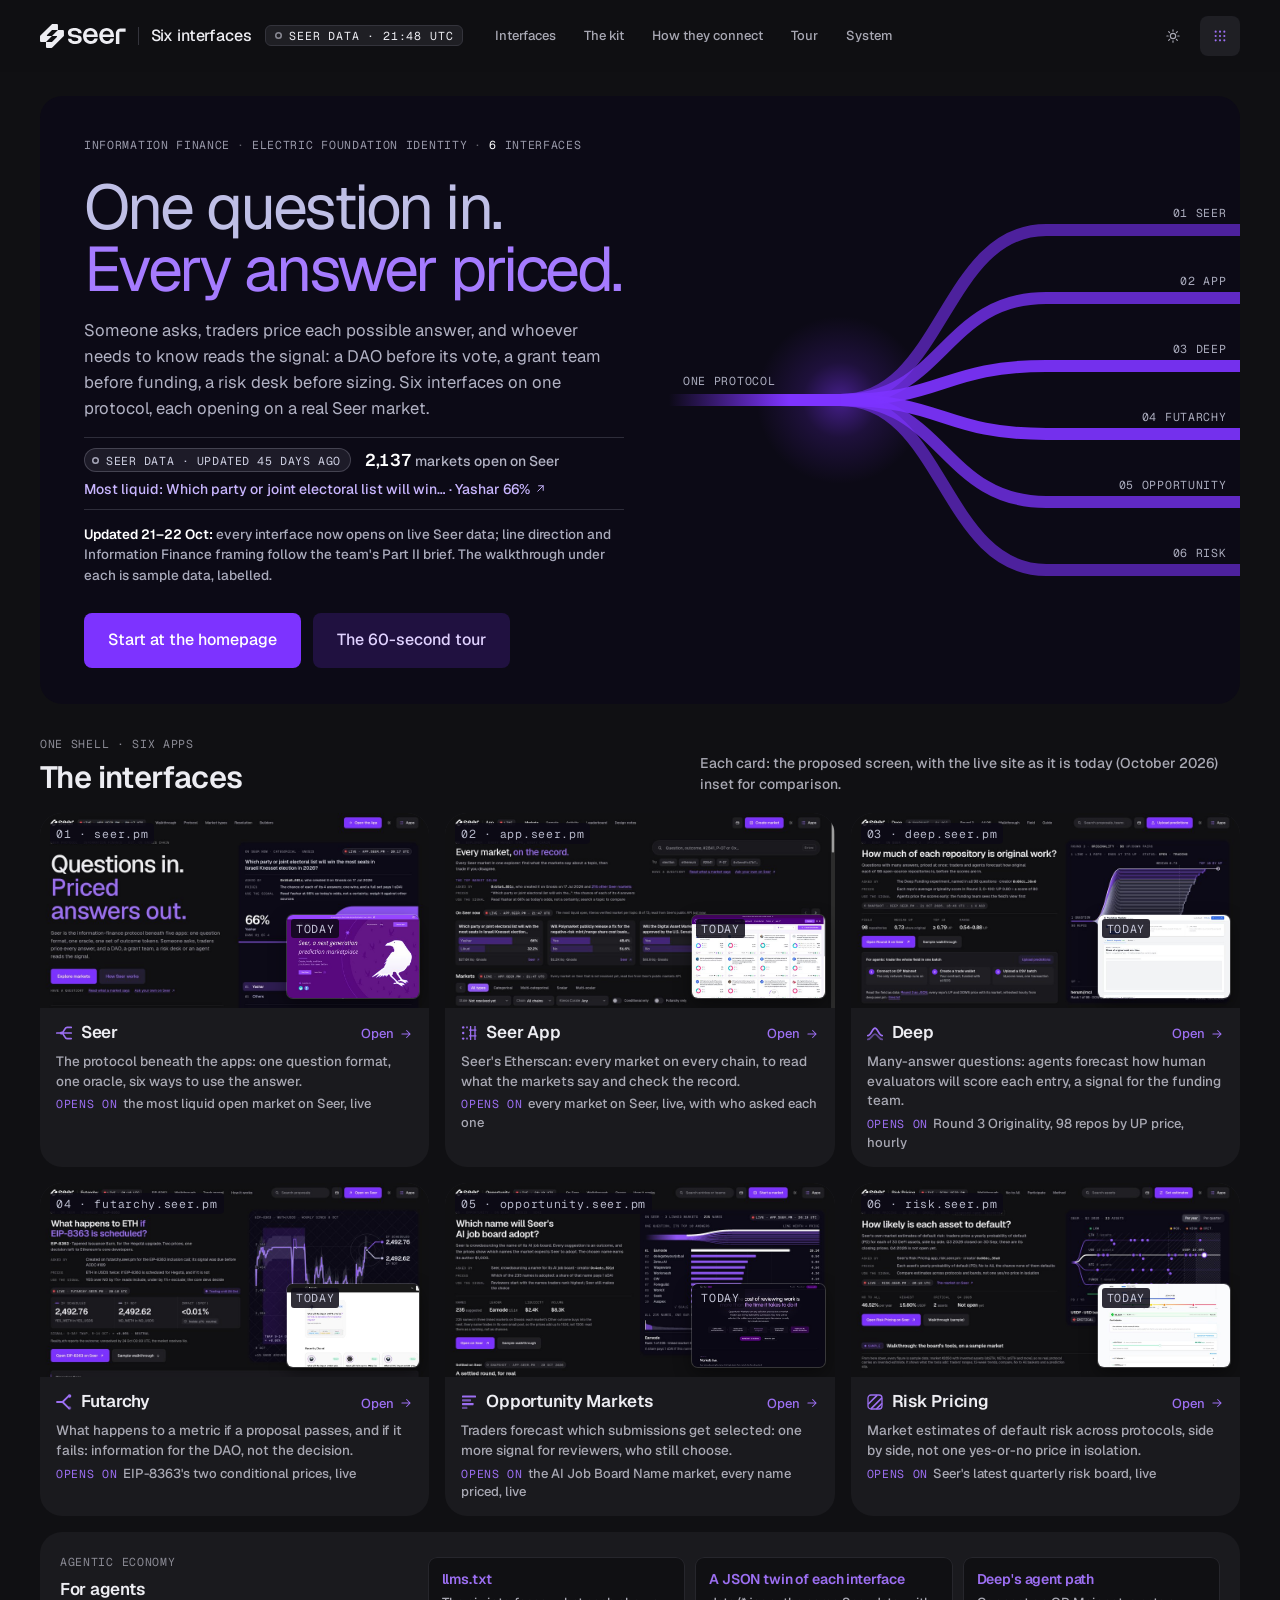
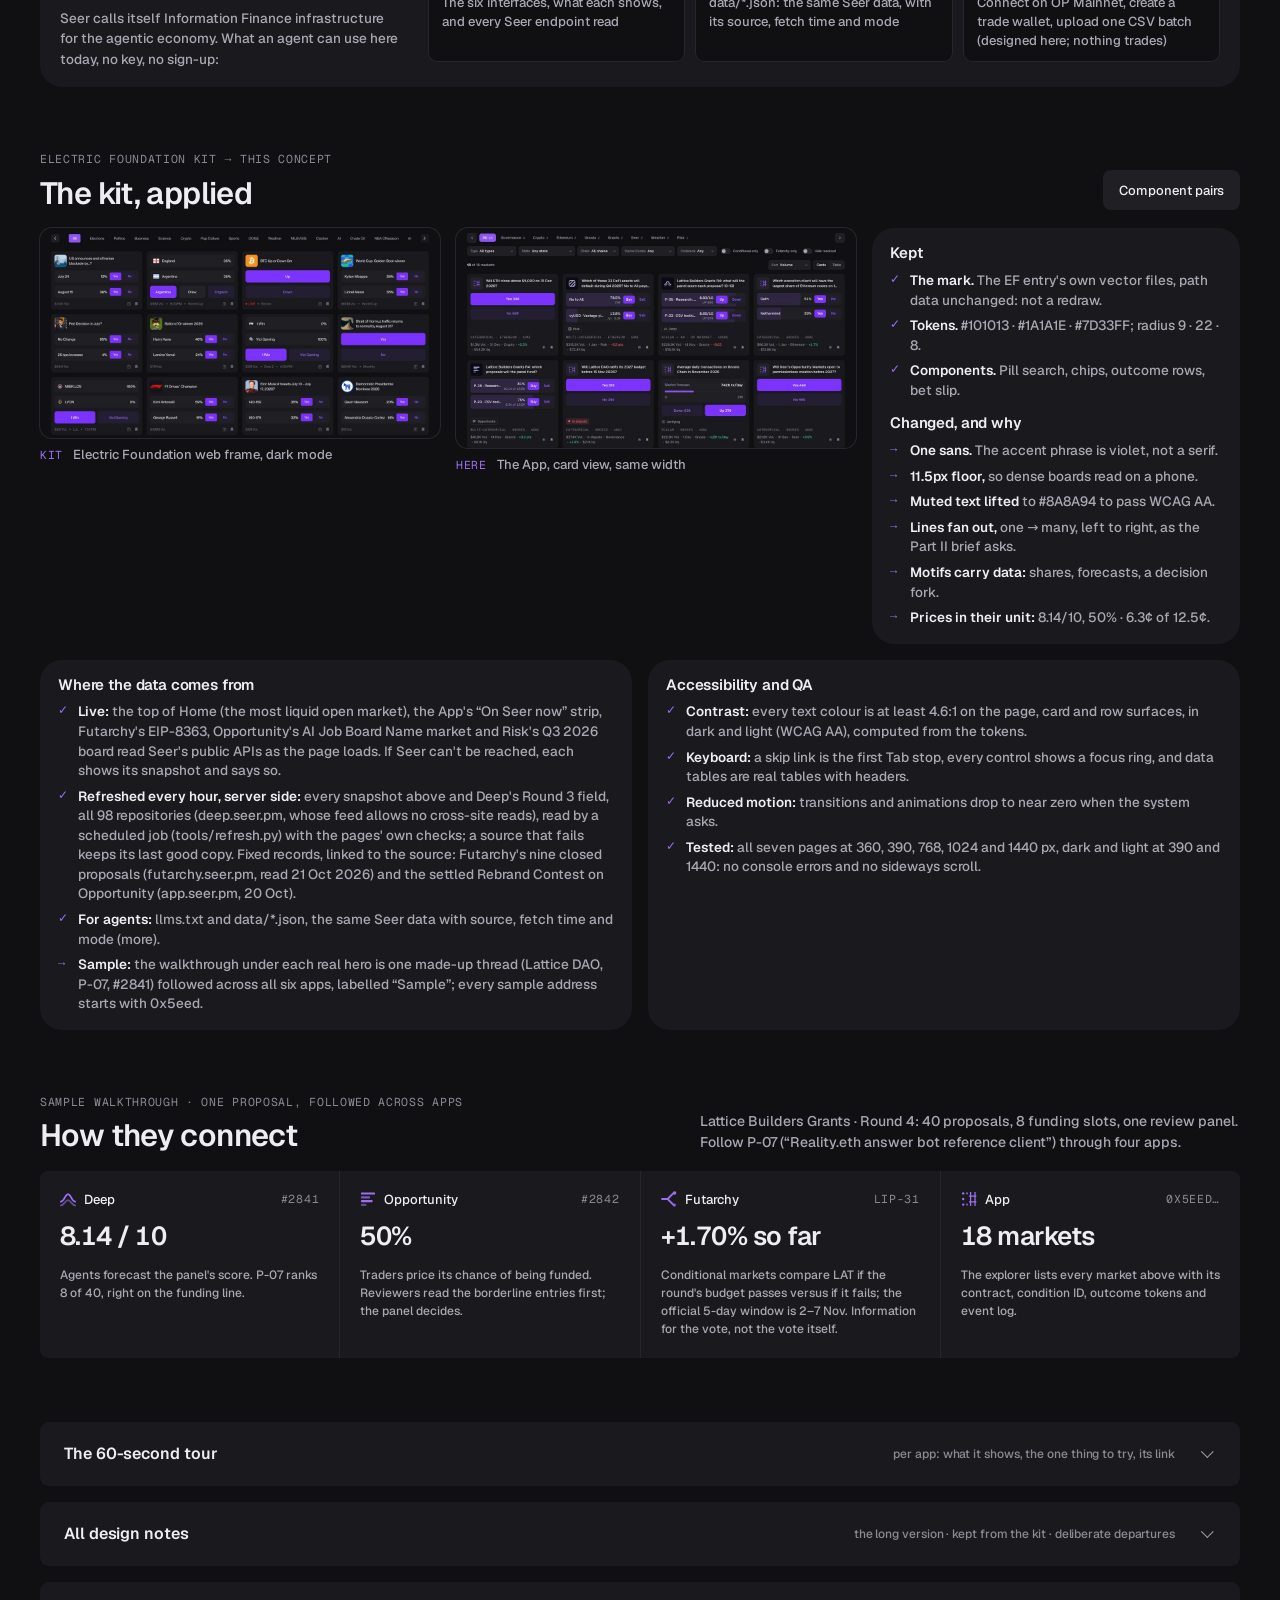
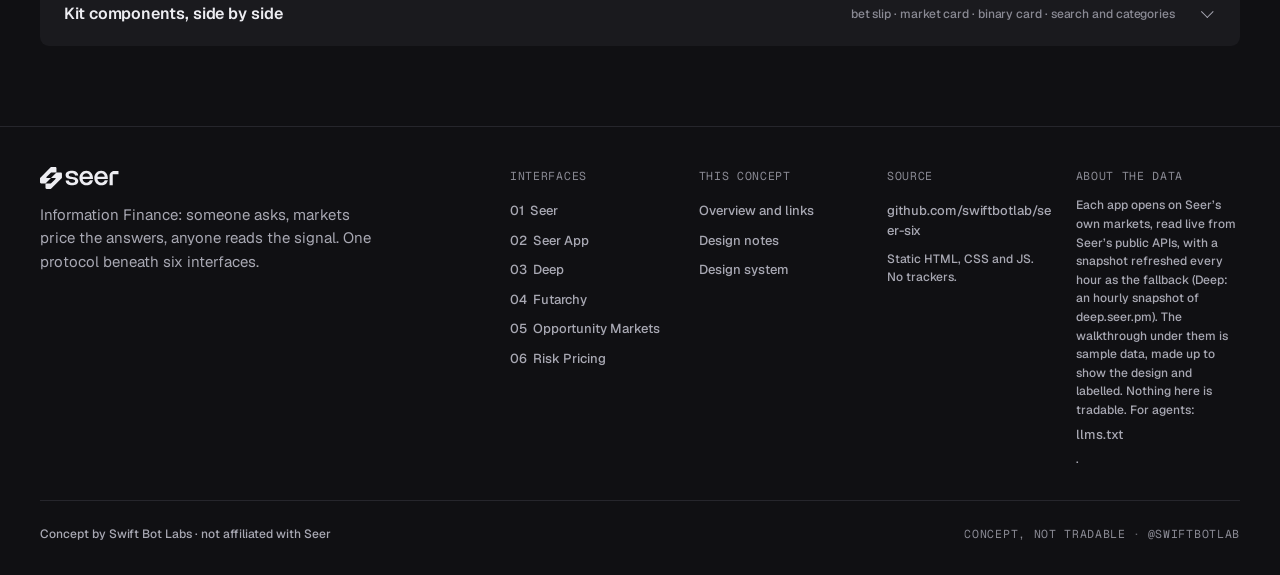
==== commit 9c9673b8: "App: the Markets explorer now lists Seer's real markets, read live from Seer's public markets API, w" ====
--- a/index.html
+++ b/index.html
@@ -433,7 +433,7 @@
   // the six interfaces: one card each, our screen with the live site today inset (captured October 2026)
   var LINE = {   // what each app is for, in the Seer team's own terms (who learns what), then the real market it opens on
     home: ["The protocol beneath the apps: one question format, one oracle, six ways to use the answer.", "the most liquid open market on Seer, live"],
-    app: ["Seer's Etherscan: every market on every chain, to read what the markets say and check the record.", "the most liquid open market per topic, live"],
+    app: ["Seer's Etherscan: every market on every chain, to read what the markets say and check the record.", "every market on Seer, live, with who asked each one"],
     deep: ["Many-answer questions: agents forecast how human evaluators will score each entry, a signal for the funding team.", "Round 3 Originality, 98 repos by UP price, hourly"],
     futarchy: ["What happens to a metric if a proposal passes, and if it fails: information for the DAO, not the decision.", "EIP-8363's two conditional prices, live"],
     opportunity: ["Traders forecast which submissions get selected: one more signal for reviewers, who still choose.", "the AI Job Board Name market, every name priced, live"],
@@ -474,7 +474,7 @@
   // 60-second tour: per interface, what the demo shows, one signature interaction and its deep link (names from S.apps)
   var TOUR = [
     ["home", "home/", "The most liquid live market as one question fanning out into its priced answers, the protocol map, one worked example.", "Read the hero: one band per answer, as wide as its price. Then pick an app in the protocol map."],
-    ["app", "app/#m=2841", "Every market type and chain in one explorer: filters, table and cards, a full record per market.", "Type P-07 or 0x5eed in the search. #2841 opens with 80 UP/DOWN tokens, its event log and a JSON view."],
+    ["app", "app/#markets", "Every market on Seer, live, in one explorer: state, chain, Kleros and type filters, table and cards, and who asked each one.", "Click an “Asked by” address to list everything it has asked on Seer. In the sample walkthrough, #2841 opens a full record with 80 UP/DOWN tokens."],
     ["deep", "deep/#signal", "Round 3 Originality's 98 repos by UP price, then a sample 40-proposal round for agents, with the funding signal.", "Drag “score needed to fund” off the funding line (8.135) and watch the contested queue reorder."],
     ["futarchy", "futarchy/#LIP-31", "Conditional markets as a fork drawn to the real TWAPs, with a ±1% signal band and both futures in the slip; the vote decides.", "Scrub the TWAP window. The leans-approve, neutral or leans-reject signal recomputes, and the fork redraws."],
     ["opportunity", "opportunity/#queue", "Ranked entries in a multi-winner market (a funded share pays 1/8 sDAI) and a reviewer queue.", "Move the fast-track and light-pass sliders. Review depth and hours per reviewer recompute."],
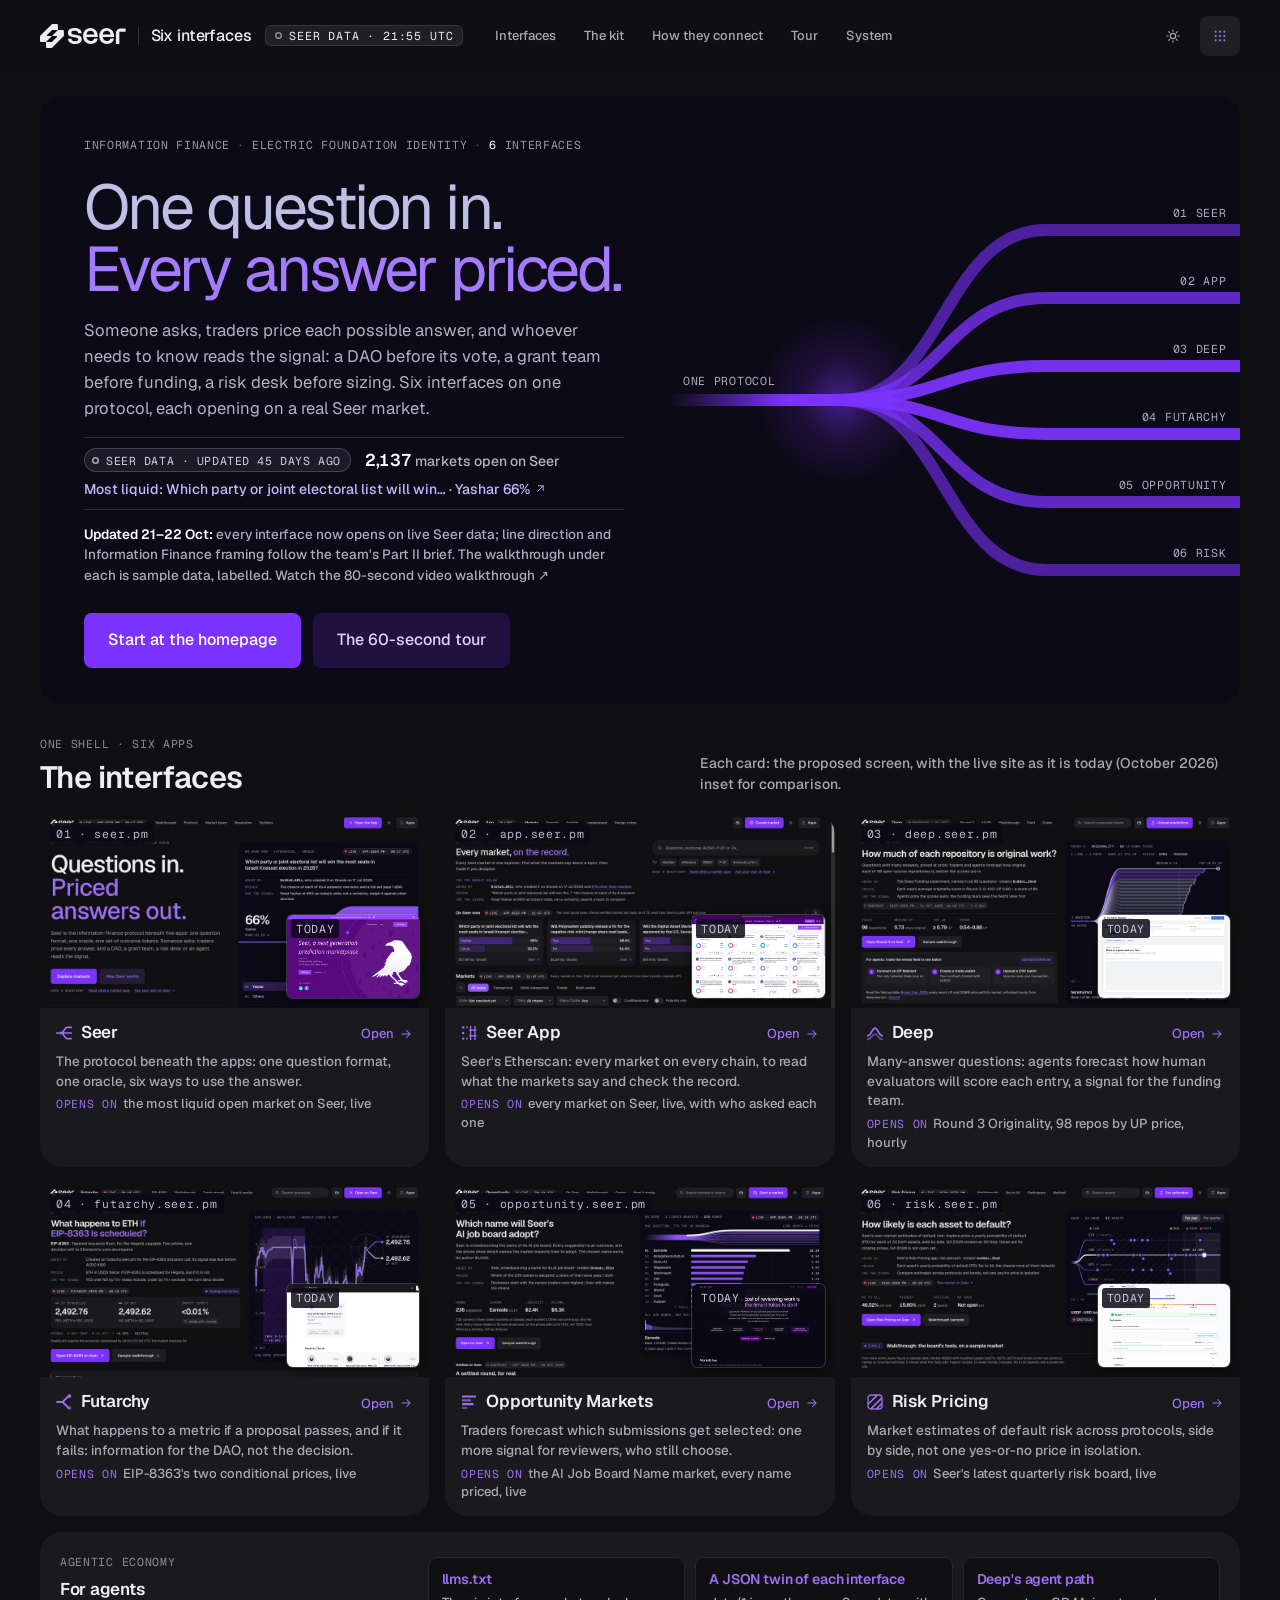
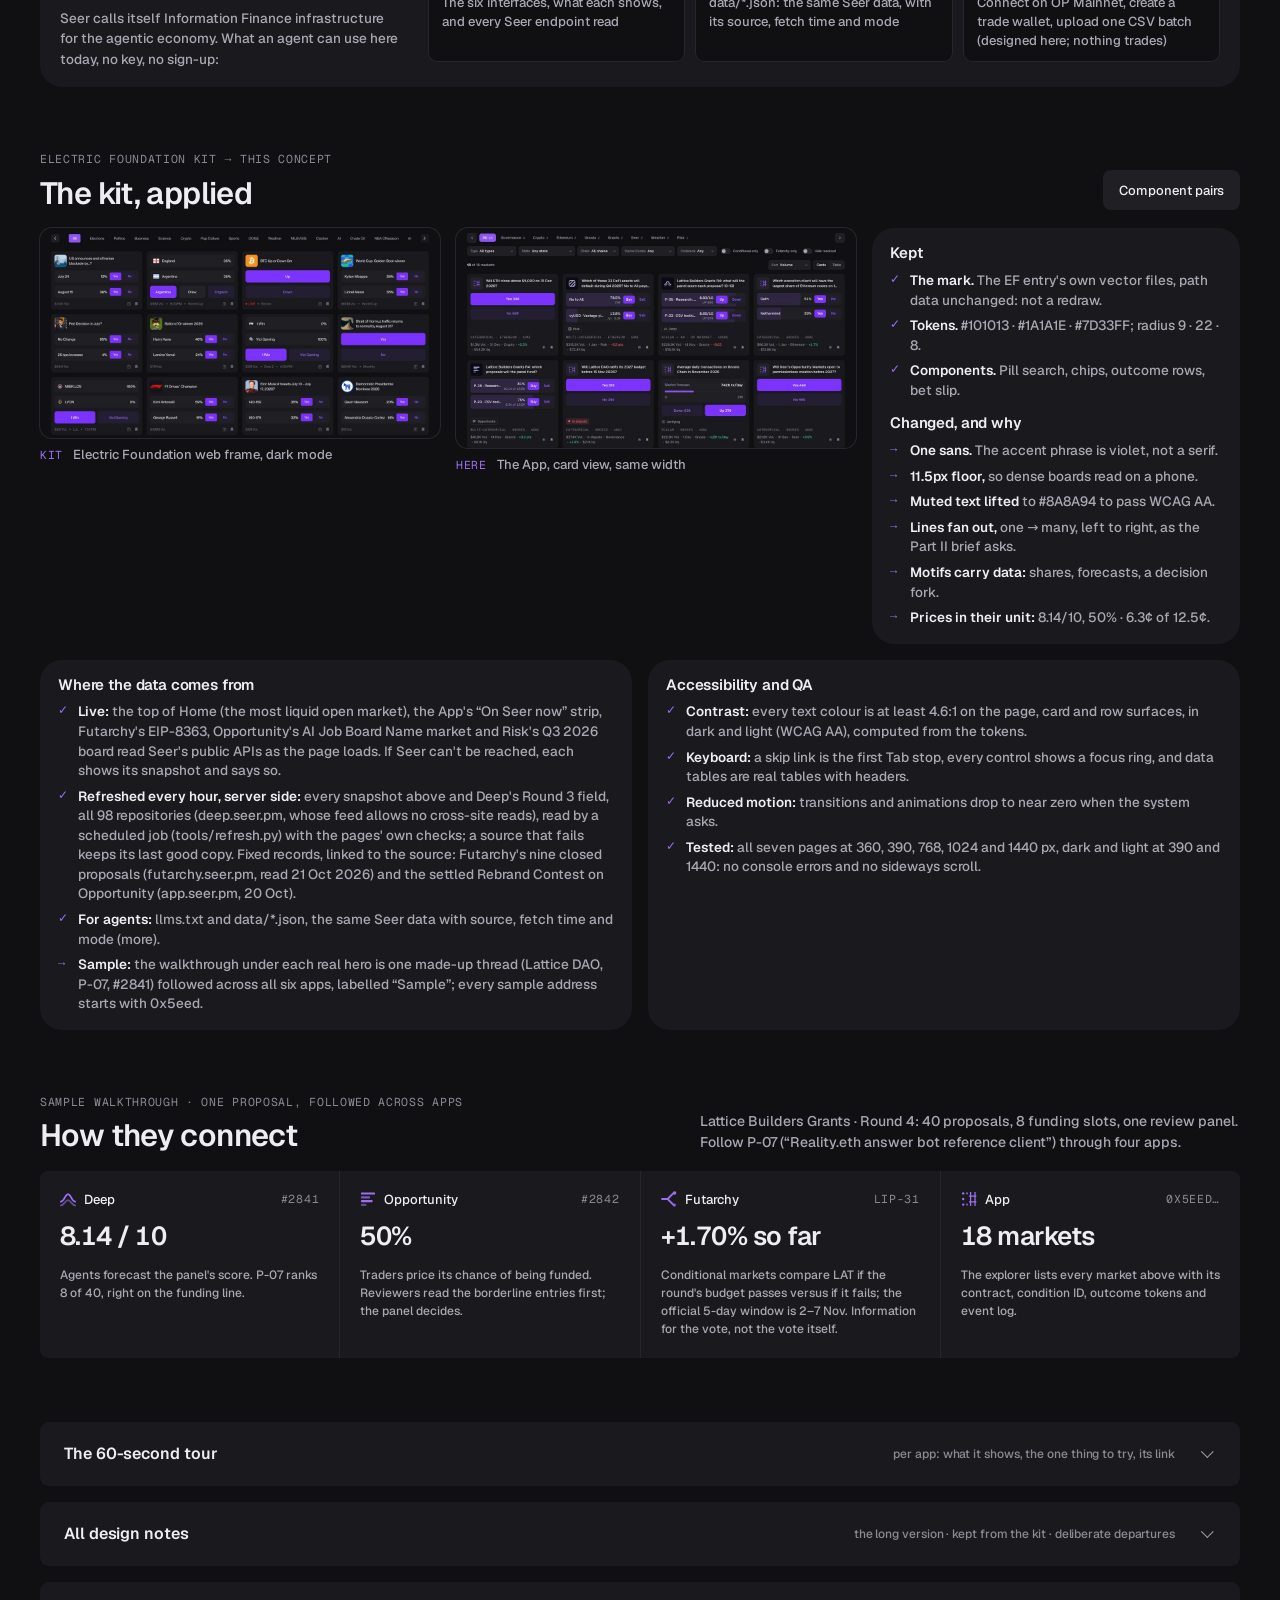
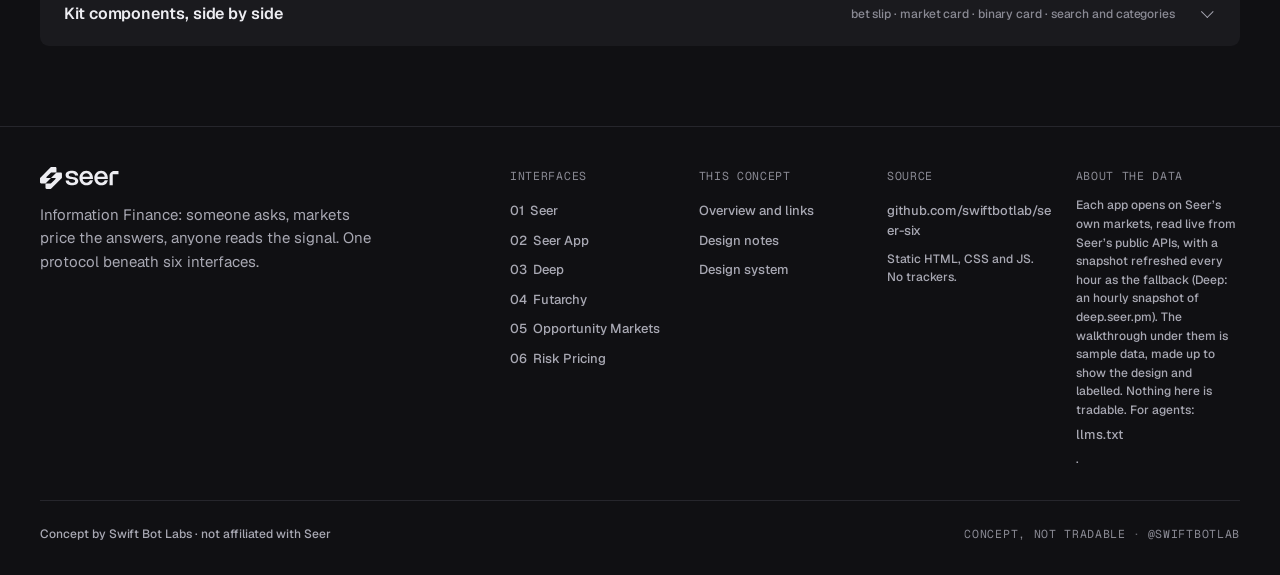
==== commit afd0d03c: "Hub: link the 80-second video walkthrough of the live interfaces" ====
--- a/index.html
+++ b/index.html
@@ -220,7 +220,7 @@
           <h1 id="hb-title" class="hb-poster__title u-mt-6">One question in. <span class="t-accent">Every answer priced.</span></h1>
           <p class="hb-poster__lede">Someone asks, traders price each possible answer, and whoever needs to know reads the signal: a DAO before its vote, a grant team before funding, a risk desk before sizing. Six interfaces on one protocol, each opening on a real Seer market.</p>
           <p class="hb-live" id="hb-live" hidden></p>
-          <p class="hb-poster__since"><b>Updated 21&ndash;22 Oct:</b> every interface now opens on live Seer data; line direction and Information Finance framing follow the team&#39;s Part&nbsp;II brief. The walkthrough under each is sample data, labelled.</p>
+          <p class="hb-poster__since"><b>Updated 21&ndash;22 Oct:</b> every interface now opens on live Seer data; line direction and Information Finance framing follow the team&#39;s Part&nbsp;II brief. The walkthrough under each is sample data, labelled. <a href="https://x.com/swiftbotlab/status/2113037947427795014" target="_blank" rel="noopener noreferrer">Watch the 80-second video walkthrough&nbsp;&#8599;</a></p>
         </div>
         <div class="hb-poster__foot">
           <div class="s-row">
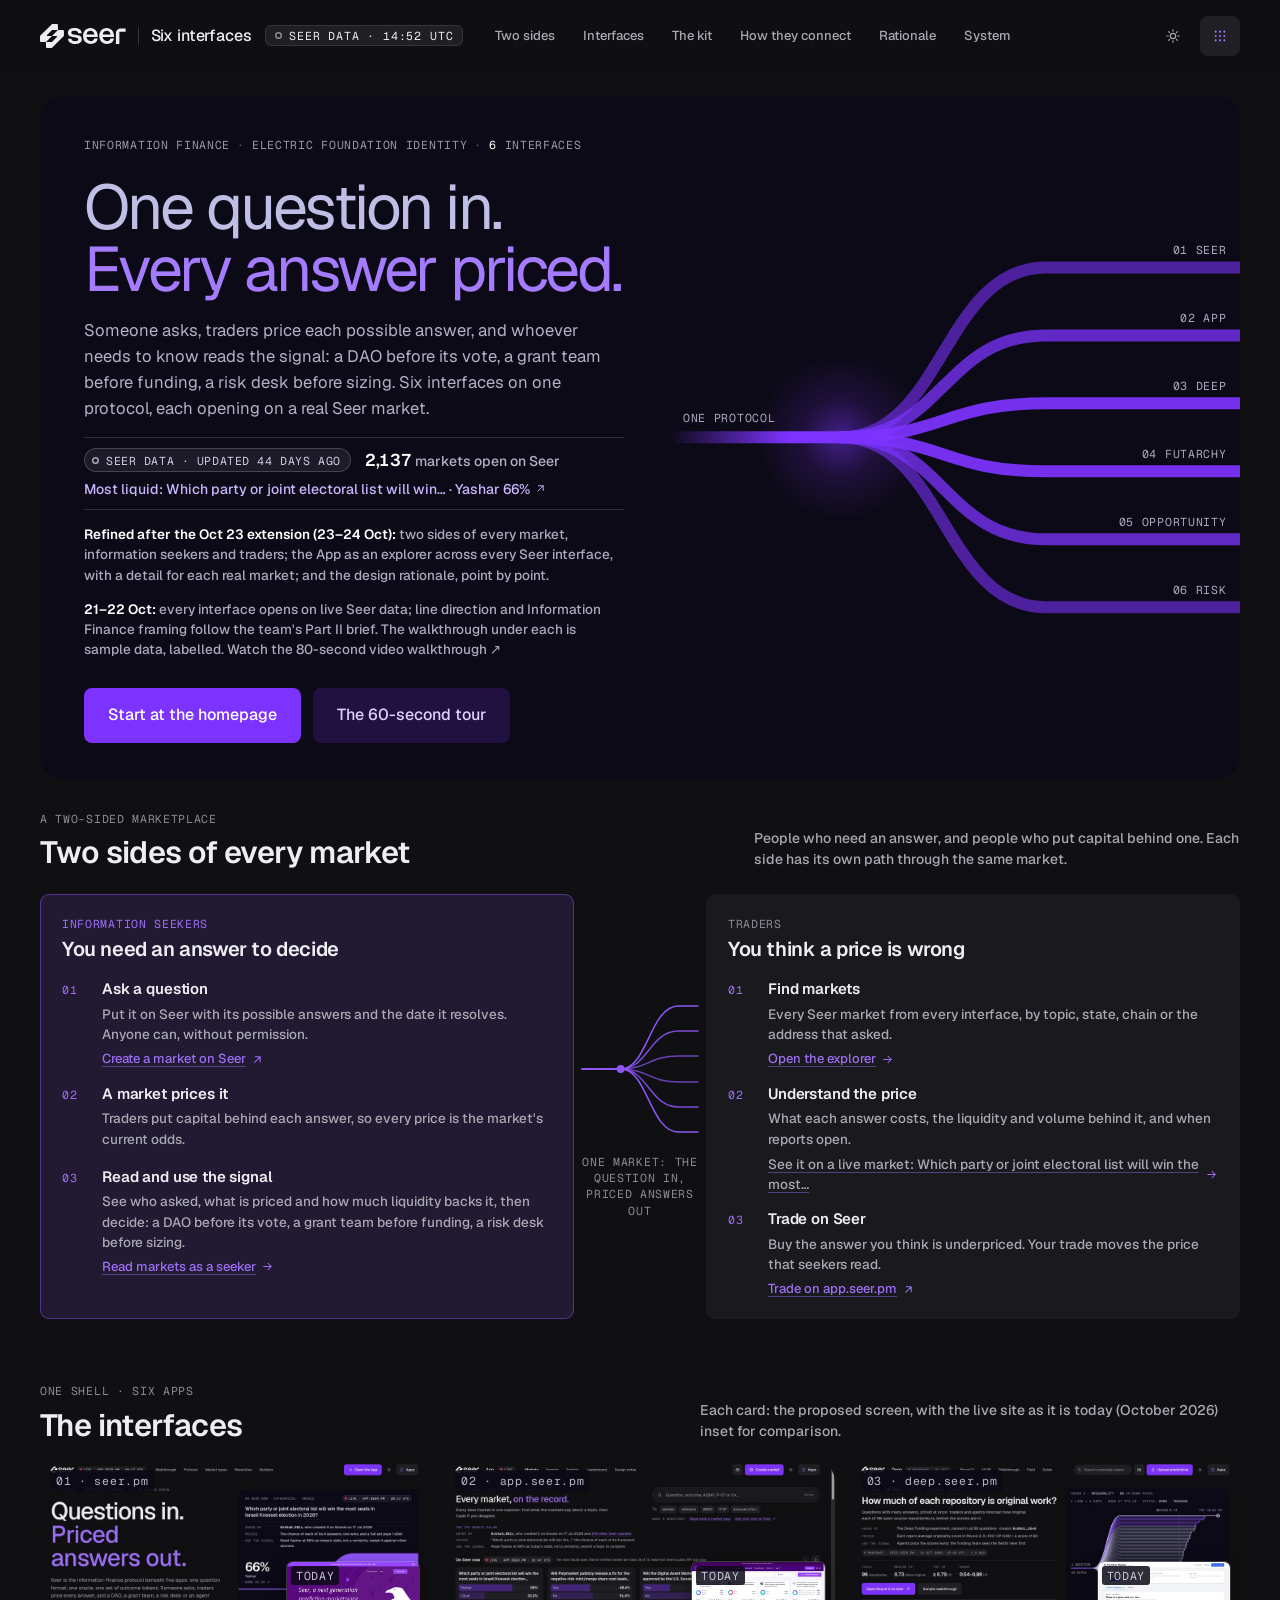
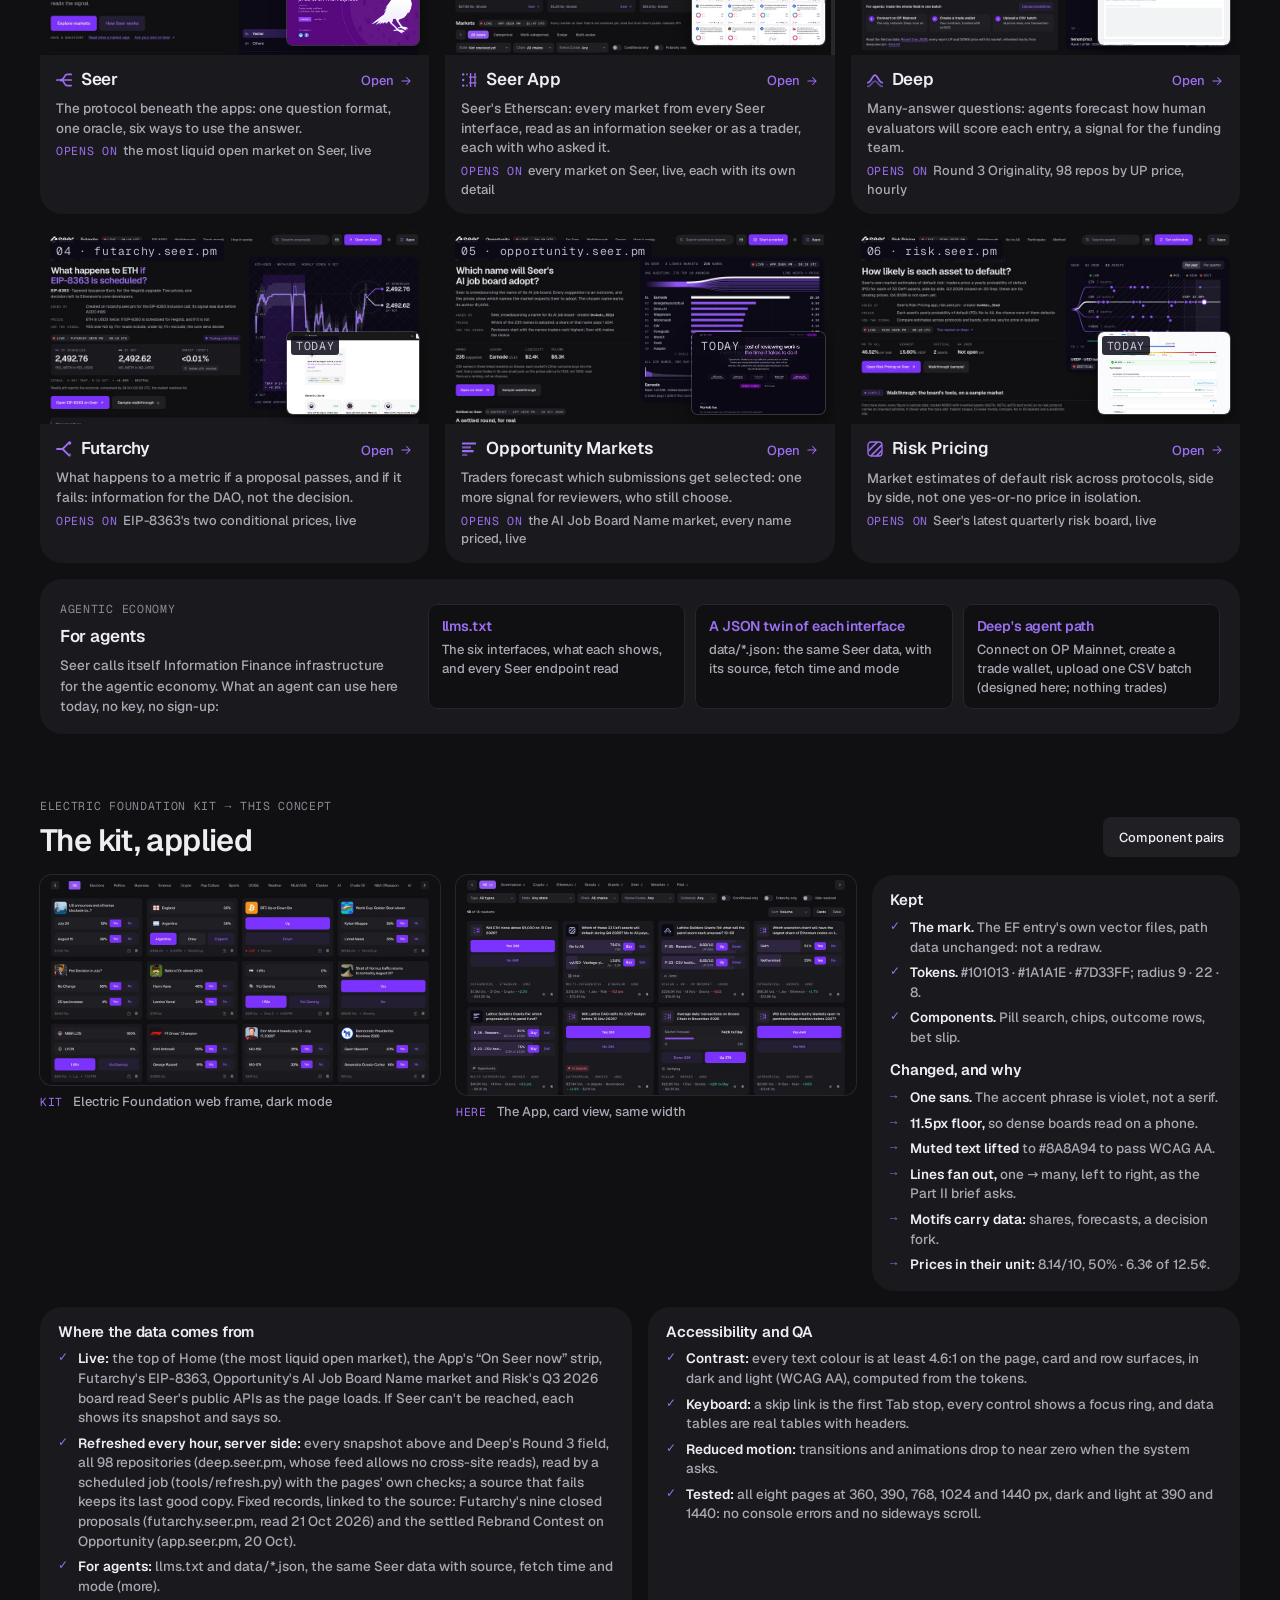
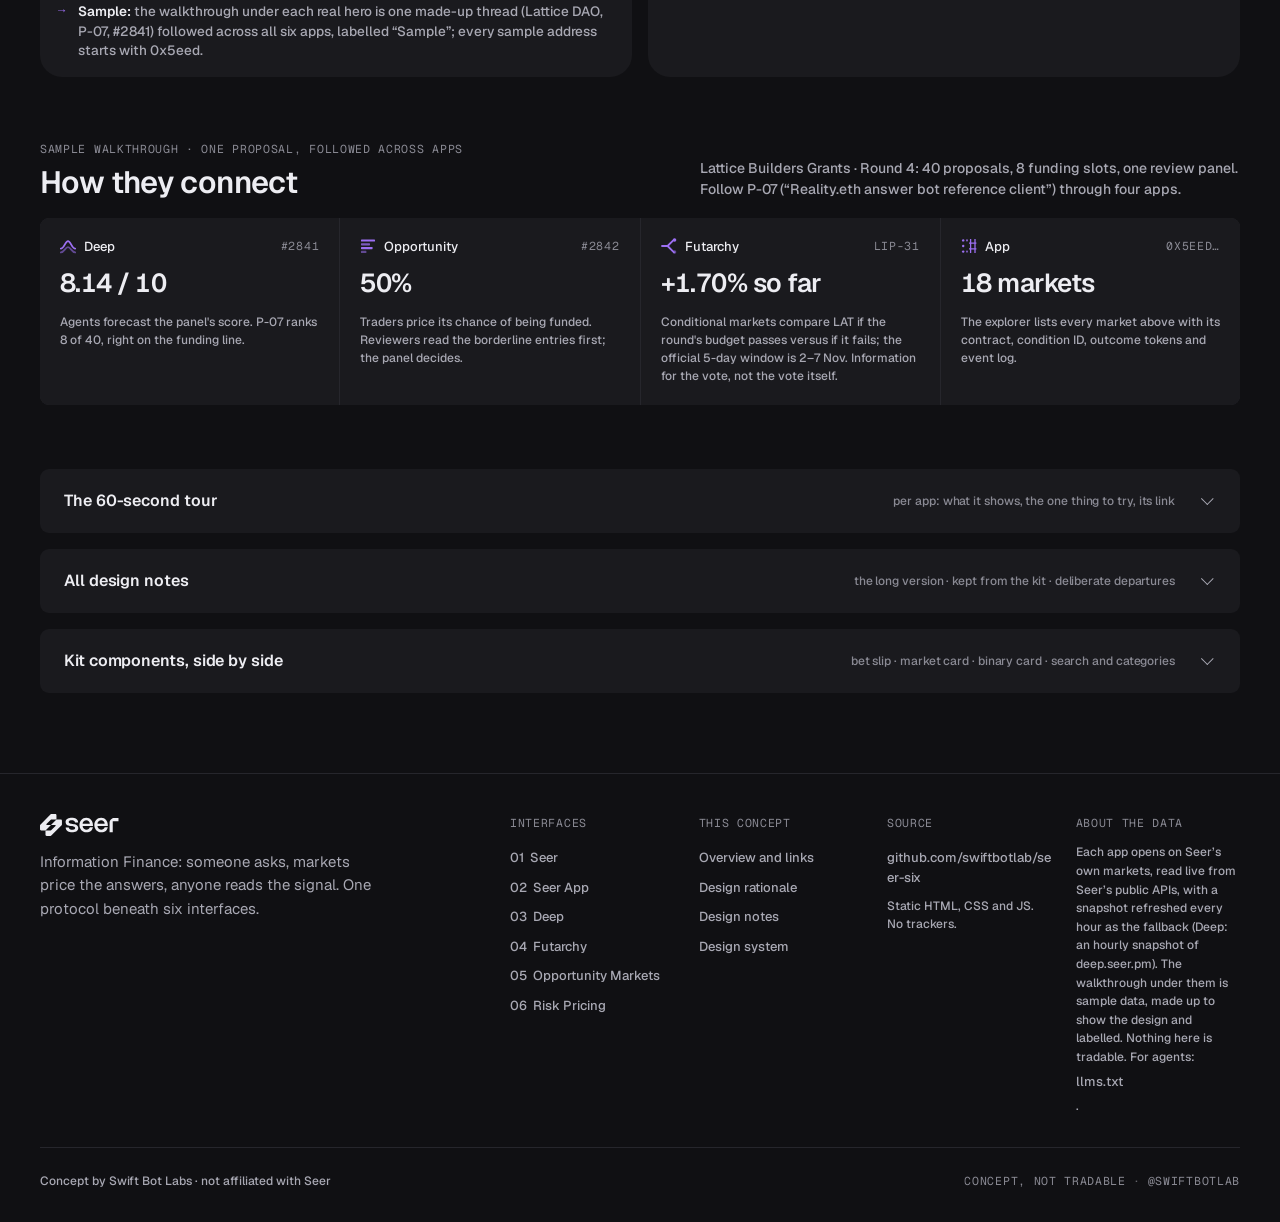
==== commit ba45eb5c: "Two sides of every market on the hub and the homepage: the information seeker's path beside the trad" ====
--- a/index.html
+++ b/index.html
@@ -202,6 +202,8 @@
   .hb-poster__art { min-height: 150px; }
   .hb-flow b.hb-big { font-size: 22px; }
 }
+.hb-notes__rt { margin: 4px 0 16px; font-size: 14px; line-height: 1.5; font-weight: 500; color: var(--text-2); }
+.hb-notes__rt a { color: var(--violet-3); text-decoration: underline; text-underline-offset: 3px; }
 /* hub rhythm: tighter sections */
 main > .s-section--tight { padding-block: 32px; }
 /* the tour inside its fold */
@@ -209,7 +211,7 @@
 </style>
 </head>
 <body data-app="index">
-<script>window.SEER_PAGE = { product: "Six interfaces", nav: [["Interfaces", "#interfaces"], ["The kit", "#kit-applied"], ["How they connect", "#connect"], ["Tour", "#tour"], ["System", "system/"]], connect: false };</script>
+<script>window.SEER_PAGE = { product: "Six interfaces", nav: [["Two sides", "#two-sides"], ["Interfaces", "#interfaces"], ["The kit", "#kit-applied"], ["How they connect", "#connect"], ["Rationale", "rationale/"], ["System", "system/"]], connect: false };</script>
 <script src="assets/shell.js"></script>
 <main id="main" class="s-main">
   <div class="s-container">
@@ -220,7 +222,8 @@
           <h1 id="hb-title" class="hb-poster__title u-mt-6">One question in. <span class="t-accent">Every answer priced.</span></h1>
           <p class="hb-poster__lede">Someone asks, traders price each possible answer, and whoever needs to know reads the signal: a DAO before its vote, a grant team before funding, a risk desk before sizing. Six interfaces on one protocol, each opening on a real Seer market.</p>
           <p class="hb-live" id="hb-live" hidden></p>
-          <p class="hb-poster__since"><b>Updated 21&ndash;22 Oct:</b> every interface now opens on live Seer data; line direction and Information Finance framing follow the team&#39;s Part&nbsp;II brief. The walkthrough under each is sample data, labelled. <a href="https://x.com/swiftbotlab/status/2113037947427795014" target="_blank" rel="noopener noreferrer">Watch the 80-second video walkthrough&nbsp;&#8599;</a></p>
+          <p class="hb-poster__since"><b>Refined after the Oct&nbsp;23 extension (23&ndash;24 Oct):</b> two sides of every market, information seekers and traders; the App as an explorer across every Seer interface, with a detail for each real market; and the <a href="rationale/">design rationale</a>, point by point.</p>
+          <p class="hb-poster__since"><b>21&ndash;22 Oct:</b> every interface opens on live Seer data; line direction and Information Finance framing follow the team&#39;s Part&nbsp;II brief. The walkthrough under each is sample data, labelled. <a href="https://x.com/swiftbotlab/status/2113037947427795014" target="_blank" rel="noopener noreferrer">Watch the 80-second video walkthrough&nbsp;&#8599;</a></p>
         </div>
         <div class="hb-poster__foot">
           <div class="s-row">
@@ -234,6 +237,36 @@
       </div>
     </section>
   </div>
+
+<!-- Two sides of every market (Seer, 23 Oct: "a two-sided marketplace for information seekers ... and traders"): the seeker's
+       path beside the trader's, one market between them. Every link goes to a real place: Seer's create flow, the explorer, app.seer.pm. -->
+  <section class="s-section--tight s-two" id="two-sides" aria-labelledby="hb-two-h">
+    <div class="s-container">
+      <div class="s-section-head">
+        <div><span class="s-spec">A two-sided marketplace</span><h2 id="hb-two-h" class="t-h2">Two sides of every market</h2></div>
+        <p class="s-two__lede">People who need an answer, and people who put capital behind one. Each side has its own path through the same market.</p>
+      </div>
+      <div class="s-two__grid">
+        <article class="s-two__side s-two__side--seek" aria-labelledby="hb-two-seek">
+          <div class="s-two__head"><span class="s-spec">Information seekers</span><h3 id="hb-two-seek">You need an answer to decide</h3></div>
+          <ol class="s-two__steps">
+            <li><b>Ask a question</b><span>Put it on Seer with its possible answers and the date it resolves. Anyone can, without permission.</span><a href="https://app.seer.pm/create-market" target="_blank" rel="noopener noreferrer">Create a market on Seer<svg width="13" height="13" viewBox="0 0 24 24" fill="none" stroke="currentColor" stroke-width="1.9" stroke-linecap="round" stroke-linejoin="round" aria-hidden="true"><path d="M7 17 17 7M8 7h9v9"/></svg><span class="s-sr"> (opens app.seer.pm)</span></a></li>
+            <li><b>A market prices it</b><span>Traders put capital behind each answer, so every price is the market&#39;s current odds.</span></li>
+            <li><b>Read and use the signal</b><span>See who asked, what is priced and how much liquidity backs it, then decide: a DAO before its vote, a grant team before funding, a risk desk before sizing.</span><a href="app/?lens=seeker#markets">Read markets as a seeker<svg width="13" height="13" viewBox="0 0 24 24" fill="none" stroke="currentColor" stroke-width="1.9" stroke-linecap="round" stroke-linejoin="round" aria-hidden="true"><path d="M5 12h14M13 6l6 6-6 6"/></svg></a></li>
+          </ol>
+        </article>
+        <div class="s-two__mid"><svg viewBox="0 0 120 150" preserveAspectRatio="none" aria-hidden="true" focusable="false"><g fill="none" stroke="currentColor" stroke-linecap="round" vector-effect="non-scaling-stroke"><path d="M0 75H40" stroke-width="2.2" vector-effect="non-scaling-stroke"/><g stroke-width="1.5"><path d="M40 75C68 75 70 12 100 12H120" stroke-opacity="1" vector-effect="non-scaling-stroke"/><path d="M40 75C68 75 70 37 100 37H120" stroke-opacity="0.85" vector-effect="non-scaling-stroke"/><path d="M40 75C68 75 70 62 100 62H120" stroke-opacity="0.7" vector-effect="non-scaling-stroke"/><path d="M40 75C68 75 70 88 100 88H120" stroke-opacity="0.7" vector-effect="non-scaling-stroke"/><path d="M40 75C68 75 70 113 100 113H120" stroke-opacity="0.85" vector-effect="non-scaling-stroke"/><path d="M40 75C68 75 70 138 100 138H120" stroke-opacity="1" vector-effect="non-scaling-stroke"/></g><path d="M40 75h0" stroke-width="8" vector-effect="non-scaling-stroke"/></g></svg><p>One market: the question in, priced answers out</p></div>
+        <article class="s-two__side s-two__side--trade" aria-labelledby="hb-two-trade">
+          <div class="s-two__head"><span class="s-spec">Traders</span><h3 id="hb-two-trade">You think a price is wrong</h3></div>
+          <ol class="s-two__steps">
+            <li><b>Find markets</b><span>Every Seer market from every interface, by topic, state, chain or the address that asked.</span><a href="app/?lens=trader#markets">Open the explorer<svg width="13" height="13" viewBox="0 0 24 24" fill="none" stroke="currentColor" stroke-width="1.9" stroke-linecap="round" stroke-linejoin="round" aria-hidden="true"><path d="M5 12h14M13 6l6 6-6 6"/></svg></a></li>
+            <li><b>Understand the price</b><span>What each answer costs, the liquidity and volume behind it, and when reports open.</span><a href="app/?lens=trader#markets" id="hb-two-ex"><span id="hb-two-ex-t">See a live market&#39;s detail</span><svg width="13" height="13" viewBox="0 0 24 24" fill="none" stroke="currentColor" stroke-width="1.9" stroke-linecap="round" stroke-linejoin="round" aria-hidden="true"><path d="M5 12h14M13 6l6 6-6 6"/></svg></a></li>
+            <li><b>Trade on Seer</b><span>Buy the answer you think is underpriced. Your trade moves the price that seekers read.</span><a href="https://app.seer.pm/" target="_blank" rel="noopener noreferrer" id="hb-two-trade-go">Trade on app.seer.pm<svg width="13" height="13" viewBox="0 0 24 24" fill="none" stroke="currentColor" stroke-width="1.9" stroke-linecap="round" stroke-linejoin="round" aria-hidden="true"><path d="M7 17 17 7M8 7h9v9"/></svg><span class="s-sr"> (opens app.seer.pm)</span></a></li>
+          </ol>
+        </article>
+      </div>
+    </div>
+  </section>
 
   <section class="s-section--tight" id="interfaces" aria-labelledby="hb-int">
     <div class="s-container">
@@ -306,7 +339,7 @@
             <li class="hb-kc--keep"><b>Contrast:</b> every text colour is at least 4.6:1 on the page, card and row surfaces, in dark and light (WCAG AA), computed from the tokens.</li>
             <li class="hb-kc--keep"><b>Keyboard:</b> a skip link is the first Tab stop, every control shows a focus ring, and data tables are real tables with headers.</li>
             <li class="hb-kc--keep"><b>Reduced motion:</b> transitions and animations drop to near zero when the system asks.</li>
-            <li class="hb-kc--keep"><b>Tested:</b> all seven pages at 360, 390, 768, 1024 and 1440 px, dark and light at 390 and 1440: no console errors and no sideways scroll.</li>
+            <li class="hb-kc--keep"><b>Tested:</b> all eight pages at 360, 390, 768, 1024 and 1440 px, dark and light at 390 and 1440: no console errors and no sideways scroll.</li>
           </ul>
         </section>
       </div>
@@ -336,6 +369,7 @@
       </ul>
       </details>
       <details class="s-details" id="design-notes"><summary>All design notes<small>the long version · kept from the kit · deliberate departures</small></summary>
+      <p class="hb-notes__rt">The reasoning behind these, point by point (two sides, the explorer, the three questions, the identity and the logo): <a href="rationale/">Design rationale</a>.</p>
       <div class="hb-notes">
         <div class="s-card s-card--pad">
           <h3 class="t-h3">Kept from the Electric Foundation kit</h3>
@@ -415,6 +449,10 @@
       });
       if (title.length >= 8 && lead) top = { title: title, lead: lead, href: "https://app.seer.pm/markets/" + m.chain + "/" + m.id.toLowerCase() };
     }
+    // the trader's path ("Two sides of every market") points at the same real market: its detail in the explorer, its page on Seer
+    var exa = document.getElementById("hb-two-ex"), ext = document.getElementById("hb-two-ex-t"), tgo = document.getElementById("hb-two-trade-go");
+    if (top && exa && ext) { exa.setAttribute("href", "app/?market=" + m.chain + ":" + m.id.toLowerCase() + "#markets"); ext.textContent = "See it on a live market: " + clip(top.title, 54); }
+    if (top && tgo) tgo.setAttribute("href", top.href);
     var el = S.el;
     box.appendChild(el("span", { class: "s-src", attrs: { "data-state": "snapshot", title: "Read from Seer's public markets API at " + hm + " on " + day + " by the hourly refresh" } },
       el("i", { attrs: { "aria-hidden": "true" } }), el("span", { text: "Seer data · updated " + ago })));
@@ -433,7 +471,7 @@
   // the six interfaces: one card each, our screen with the live site today inset (captured October 2026)
   var LINE = {   // what each app is for, in the Seer team's own terms (who learns what), then the real market it opens on
     home: ["The protocol beneath the apps: one question format, one oracle, six ways to use the answer.", "the most liquid open market on Seer, live"],
-    app: ["Seer's Etherscan: every market on every chain, to read what the markets say and check the record.", "every market on Seer, live, with who asked each one"],
+    app: ["Seer's Etherscan: every market from every Seer interface, read as an information seeker or as a trader, each with who asked it.", "every market on Seer, live, each with its own detail"],
     deep: ["Many-answer questions: agents forecast how human evaluators will score each entry, a signal for the funding team.", "Round 3 Originality, 98 repos by UP price, hourly"],
     futarchy: ["What happens to a metric if a proposal passes, and if it fails: information for the DAO, not the decision.", "EIP-8363's two conditional prices, live"],
     opportunity: ["Traders forecast which submissions get selected: one more signal for reviewers, who still choose.", "the AI Job Board Name market, every name priced, live"],
--- a/assets/system.css
+++ b/assets/system.css
@@ -910,3 +910,39 @@
 @media (max-width: 480px) {
   .s-sample, .s-chip .s-chip__n, .s-tag--mono, .s-table th, .s-tabs .s-count, .s-band { font-size: 11.5px; }
 }
+
+/* Two sides of every market (hub + Home, Oct 23): the information seeker's path beside the trader's, one market between them.
+   The middle motif runs the Part II way: one line (the question) in from the left, fanning out to many priced answers. */
+.s-two__lede { margin: 0; max-width: 54ch; font-size: 14px; line-height: 1.5; font-weight: 500; color: var(--text-2); }
+.s-two__grid { display: grid; grid-template-columns: minmax(0, 1fr) 132px minmax(0, 1fr); align-items: stretch; }
+.s-two__side { display: flex; flex-direction: column; gap: 16px; min-width: 0; padding: 22px 22px 20px; border-radius: var(--r-card); background: var(--surface); }
+.s-two__side--seek { background: var(--violet-wash); box-shadow: inset 0 0 0 1px color-mix(in srgb, var(--violet-2) 45%, transparent); }
+.s-two__head .s-spec { display: block; margin-bottom: 6px; }
+.s-two__side--seek .s-two__head .s-spec { color: var(--violet-3); }
+.s-two__head h3 { margin: 0; font-size: 20px; line-height: 1.25; font-weight: 600; letter-spacing: -.02em; color: var(--text); }
+.s-two__steps { list-style: none; margin: 0; padding: 0; display: grid; gap: 14px; counter-reset: two; }
+.s-two__steps li { counter-increment: two; display: grid; grid-template-columns: 30px minmax(0, 1fr); column-gap: 10px; row-gap: 3px; align-items: baseline; min-width: 0; }
+.s-two__steps li::before { content: "0" counter(two); grid-row: span 3; font-family: var(--font-mono); font-size: var(--fs-micro); letter-spacing: .06em; color: var(--violet-3); }
+.s-two__steps b { font-size: 15px; font-weight: 600; letter-spacing: -.01em; color: var(--text); }
+.s-two__steps span { font-size: 13.5px; line-height: 1.5; font-weight: 500; color: var(--text-2); }
+.s-two__steps a { justify-self: start; display: inline-flex; align-items: center; gap: 5px; margin-top: 2px; font-size: var(--fs-ui); font-weight: 500; color: var(--violet-3); text-decoration: underline; text-decoration-thickness: 1px; text-underline-offset: 3px; text-decoration-color: color-mix(in srgb, var(--violet-3) 45%, transparent); border-radius: 4px; overflow-wrap: anywhere; }
+.s-two__steps a:hover { color: var(--text); text-decoration-color: currentColor; }
+.s-two__steps a:focus-visible { outline: 2px solid var(--focus); outline-offset: 2px; }
+.s-two__steps a svg { flex: none; }
+.s-two__mid { display: flex; flex-direction: column; align-items: center; justify-content: center; gap: 10px; padding: 0 8px; color: var(--violet-2); }
+.s-two__mid svg { width: 100%; height: 150px; overflow: visible; }
+.s-two__mid p { margin: 0; text-align: center; font-family: var(--font-mono); font-size: var(--fs-micro); line-height: 1.4; letter-spacing: .06em; text-transform: uppercase; color: var(--text-3); }
+.s-two__foot { margin: 14px 0 0; font-size: 13.5px; line-height: 1.5; font-weight: 500; color: var(--text-2); max-width: 90ch; }
+.s-two__foot b { color: var(--text); font-weight: 600; }
+@media (max-width: 900px) {
+  .s-two__grid { grid-template-columns: minmax(0, 1fr); }
+  .s-two__mid { flex-direction: row; justify-content: flex-start; padding: 10px 4px; gap: 12px; }
+  .s-two__mid svg { width: 120px; height: 44px; flex: none; }
+  .s-two__mid p { text-align: left; }
+}
+@media (max-width: 640px) {
+  .s-two__side { padding: 16px 16px 16px; gap: 12px; }
+  .s-two__head h3 { font-size: 18px; }
+  .s-two__steps { gap: 12px; }
+  .s-two__steps li { grid-template-columns: 26px minmax(0, 1fr); }
+}
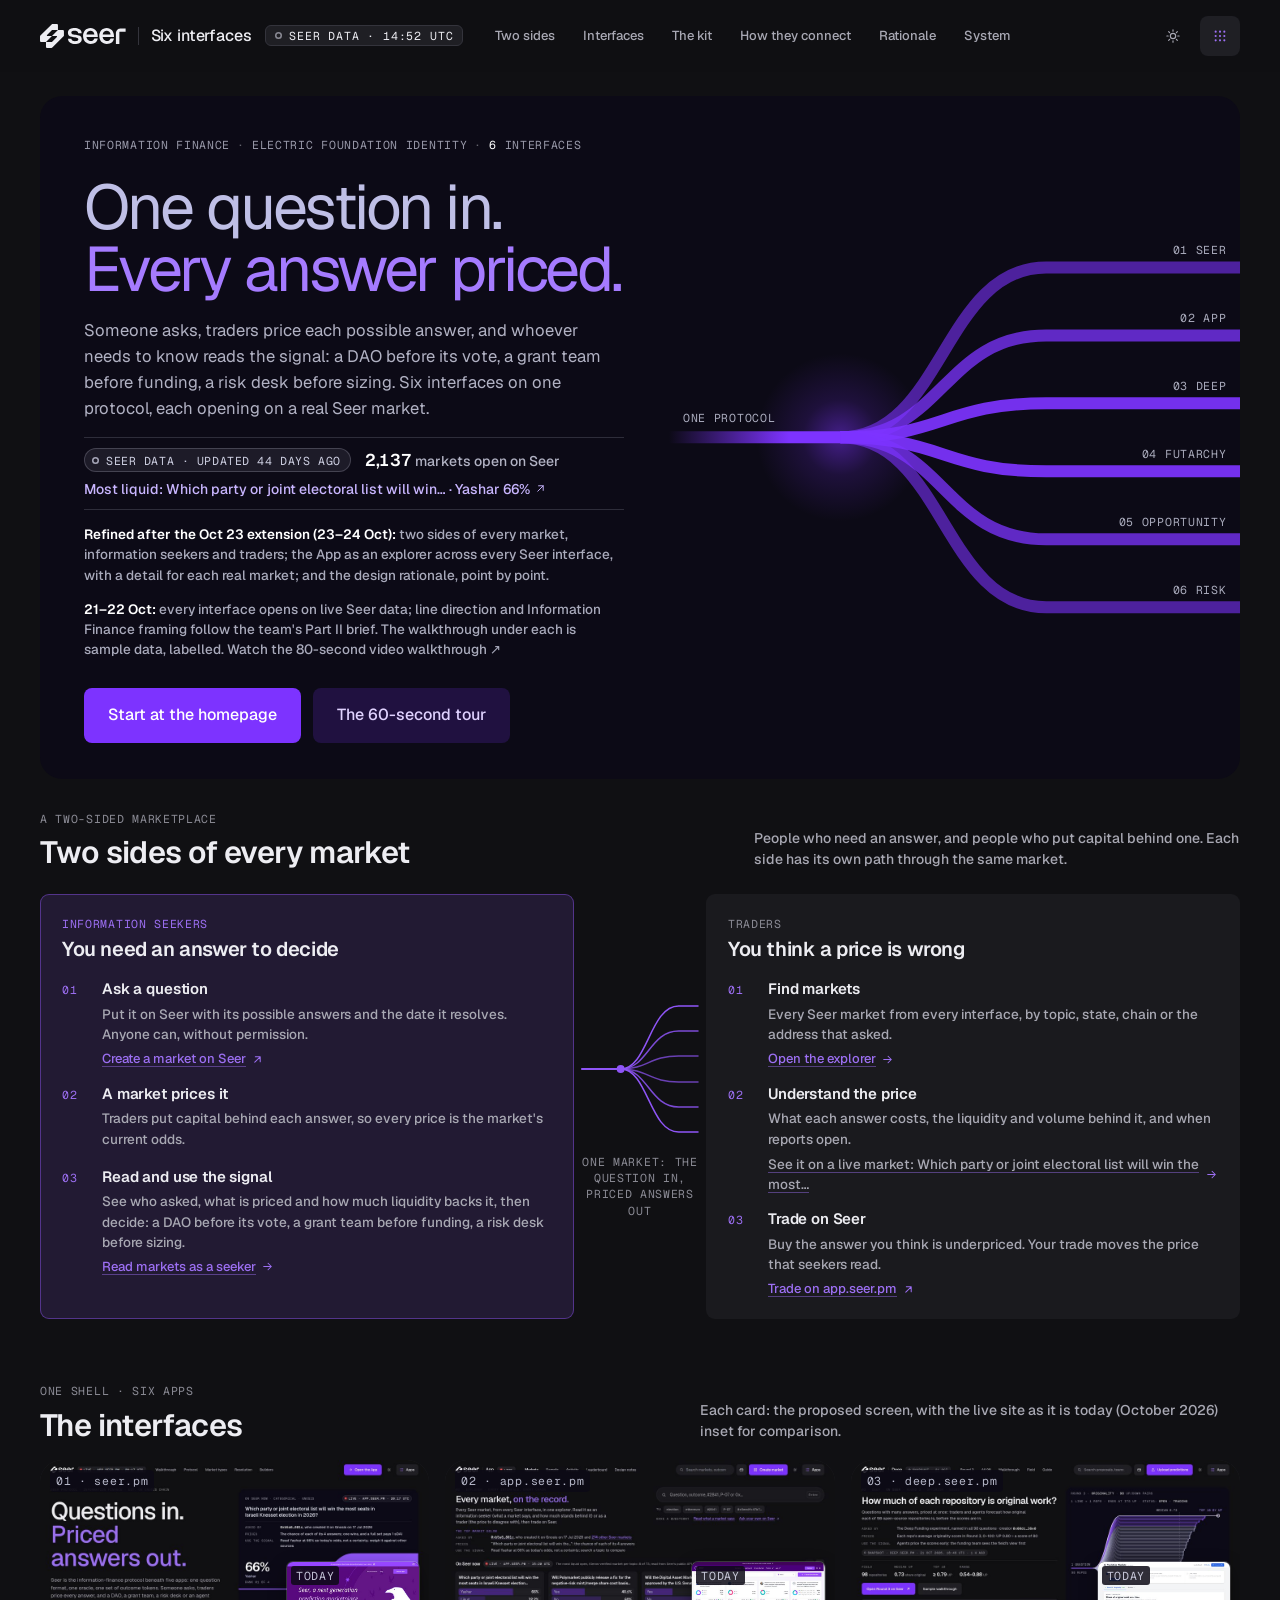
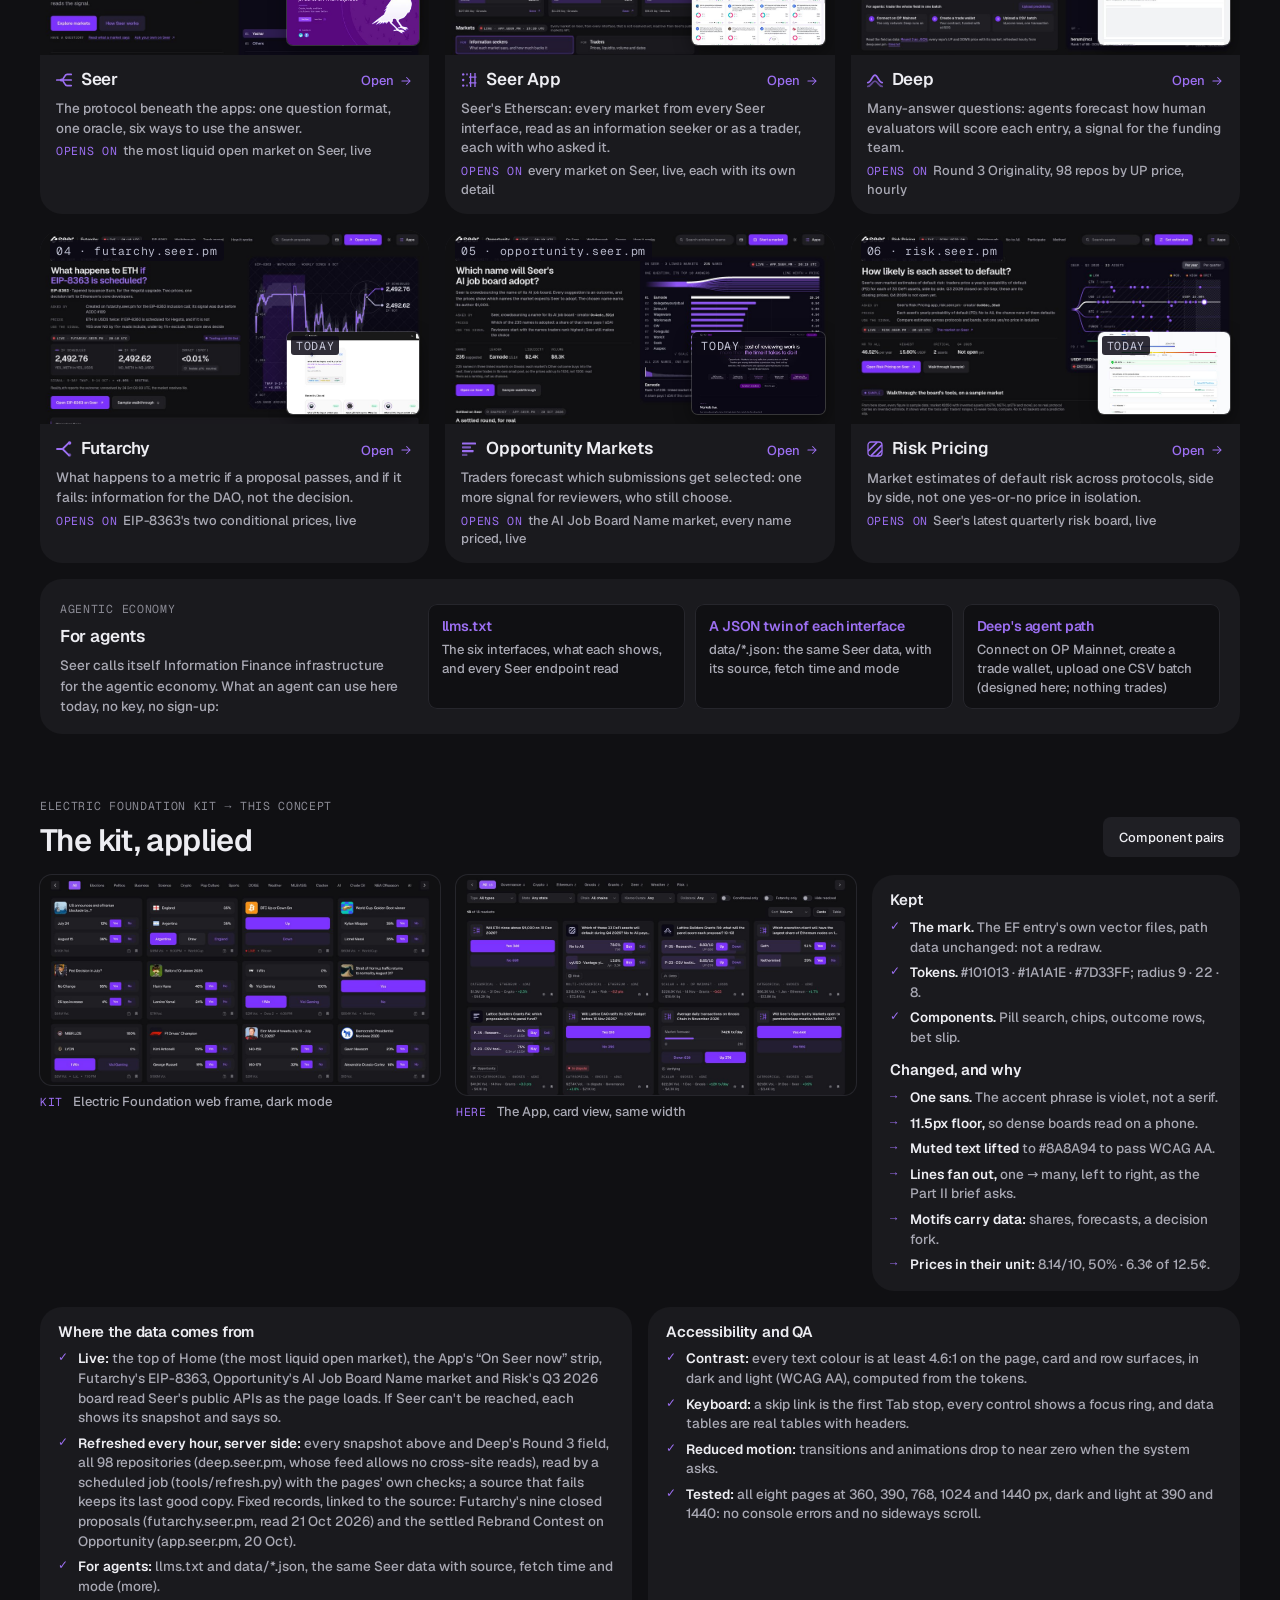
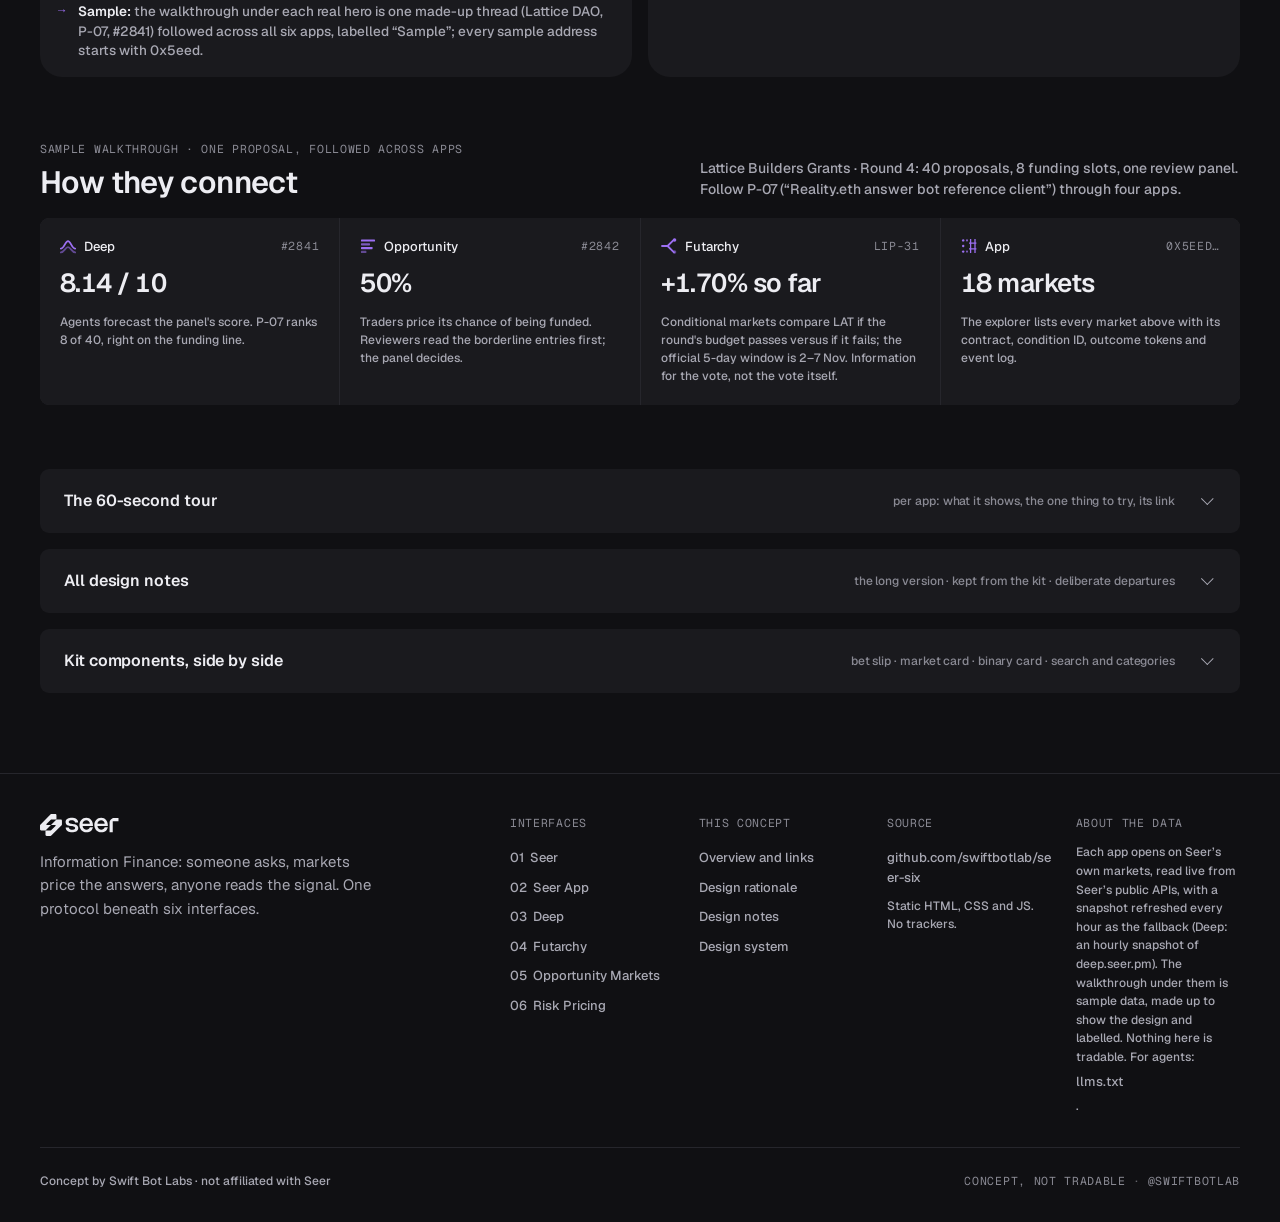
==== commit 12443c6e: "Homepage notes and the hub's tour: the two sides of every market and the explorer across interfaces" ====
--- a/index.html
+++ b/index.html
@@ -512,7 +512,7 @@
   // 60-second tour: per interface, what the demo shows, one signature interaction and its deep link (names from S.apps)
   var TOUR = [
     ["home", "home/", "The most liquid live market as one question fanning out into its priced answers, the protocol map, one worked example.", "Read the hero: one band per answer, as wide as its price. Then pick an app in the protocol map."],
-    ["app", "app/#markets", "Every market on Seer, live, in one explorer: state, chain, Kleros and type filters, table and cards, and who asked each one.", "Click an “Asked by” address to list everything it has asked on Seer. In the sample walkthrough, #2841 opens a full record with 80 UP/DOWN tokens."],
+    ["app", "app/#markets", "Every market from every Seer interface, live, in one explorer: an Interface column, state, chain and Kleros filters, and each market read for information seekers or for traders.", "Open any market: who is asking (and what else they ask), what it prices, how to use the signal, then Trade on Seer. Switch the Interface to Deep to see deep.seer.pm's markets."],
     ["deep", "deep/#signal", "Round 3 Originality's 98 repos by UP price, then a sample 40-proposal round for agents, with the funding signal.", "Drag “score needed to fund” off the funding line (8.135) and watch the contested queue reorder."],
     ["futarchy", "futarchy/#LIP-31", "Conditional markets as a fork drawn to the real TWAPs, with a ±1% signal band and both futures in the slip; the vote decides.", "Scrub the TWAP window. The leans-approve, neutral or leans-reject signal recomputes, and the fork redraws."],
     ["opportunity", "opportunity/#queue", "Ranked entries in a multi-winner market (a funded share pays 1/8 sDAI) and a reviewer queue.", "Move the fast-track and light-pass sliders. Review depth and hours per reviewer recompute."],
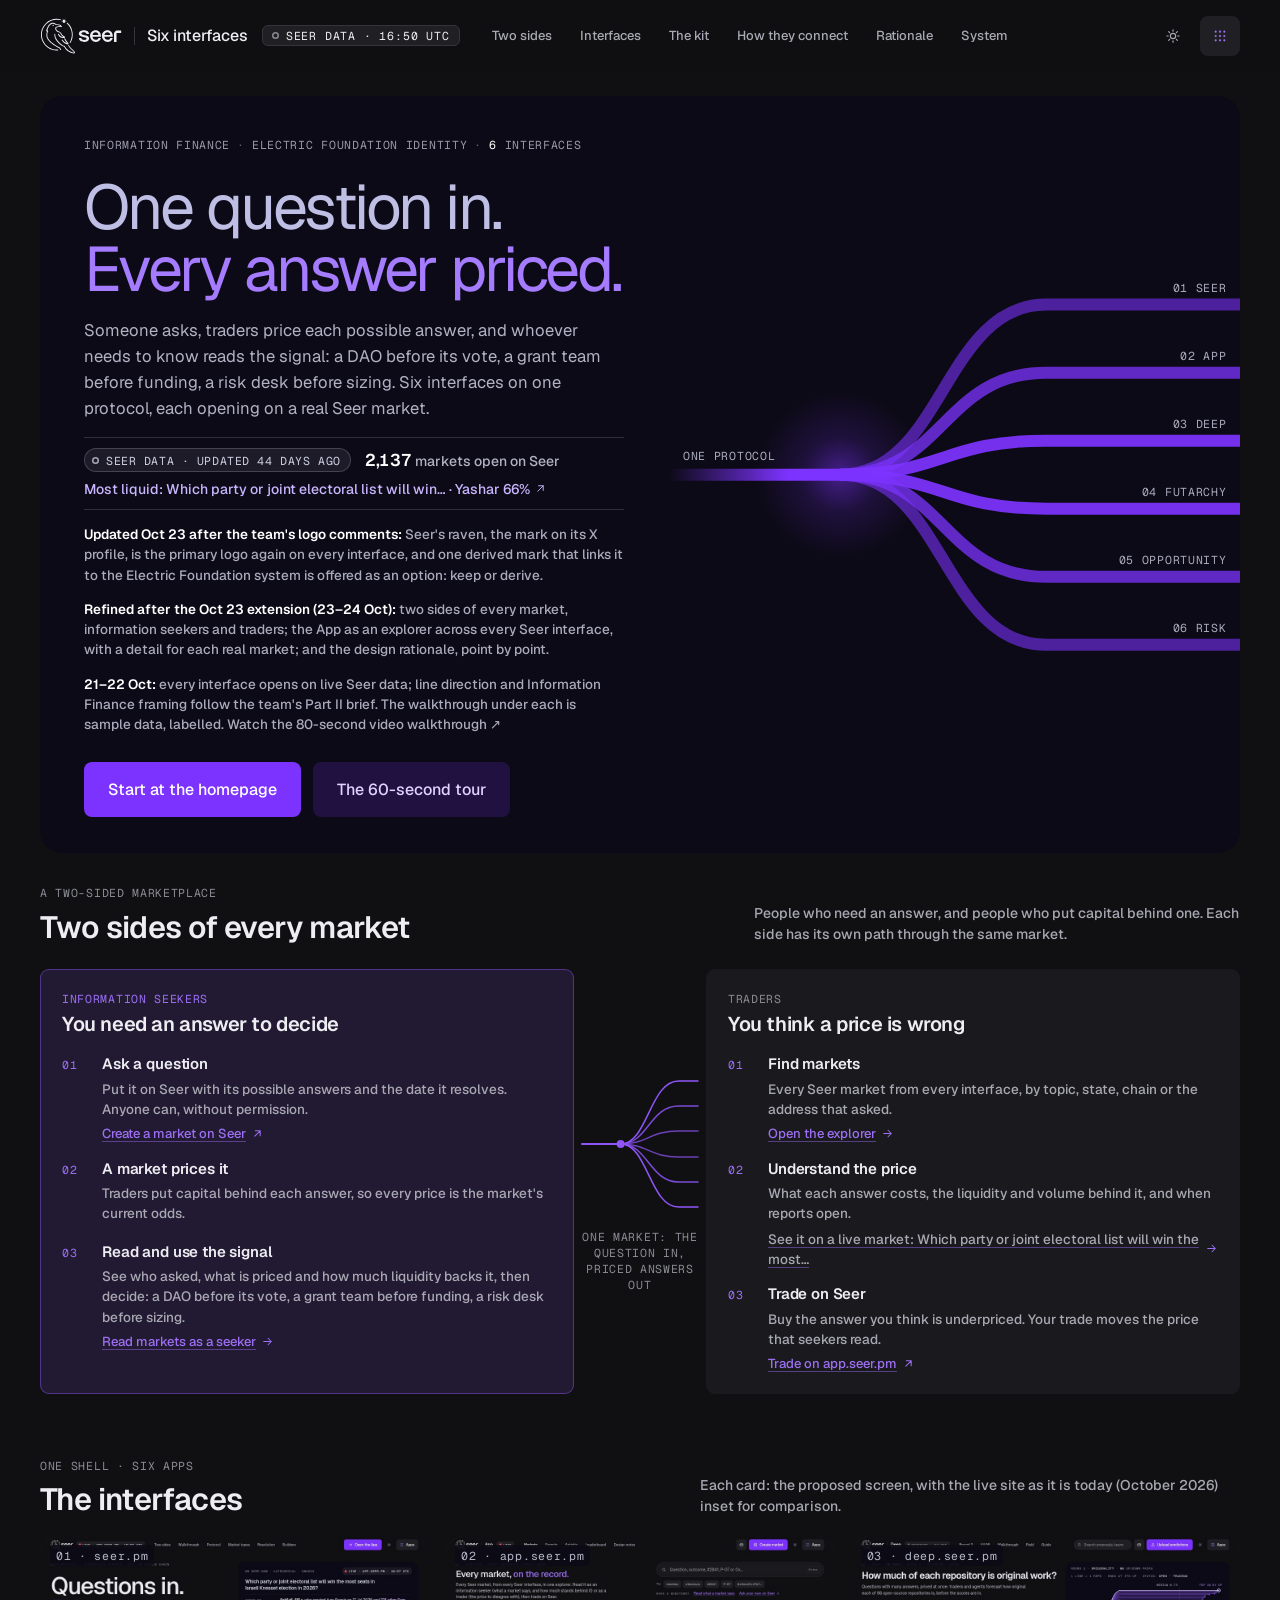
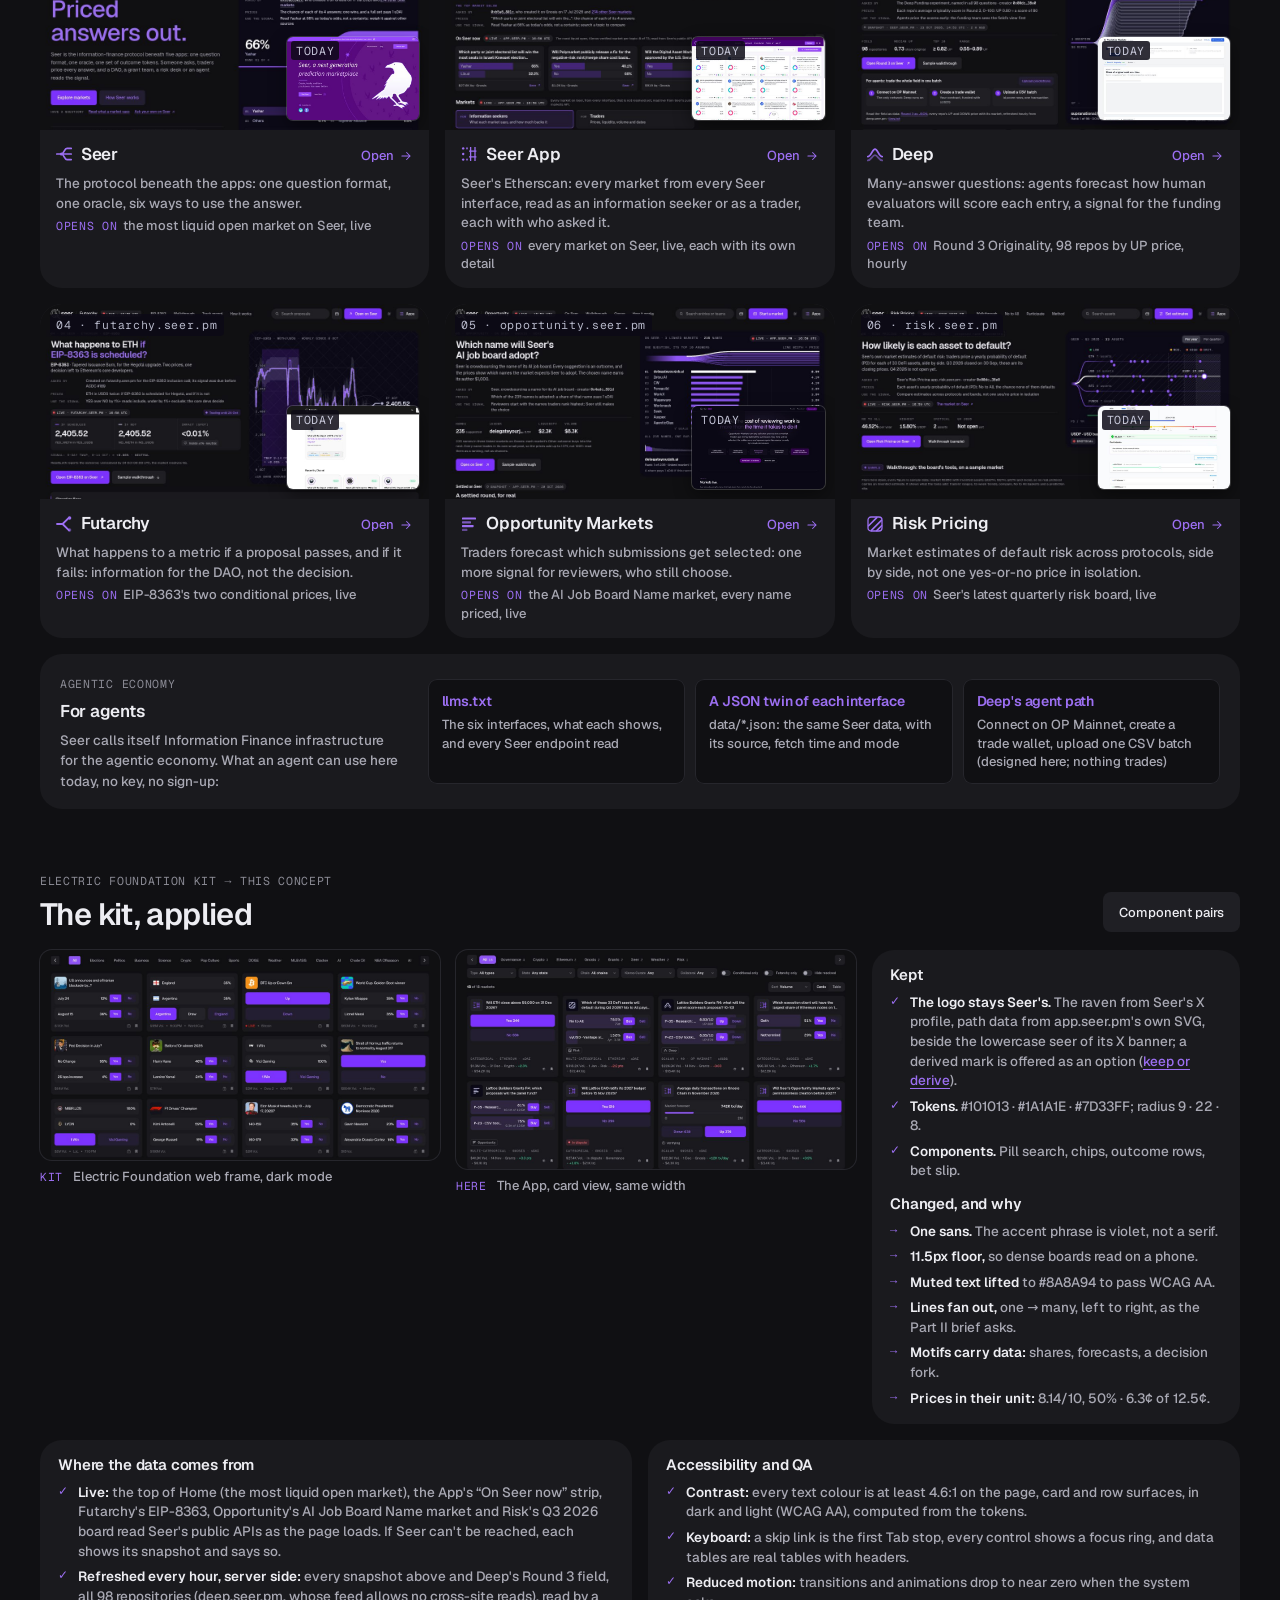
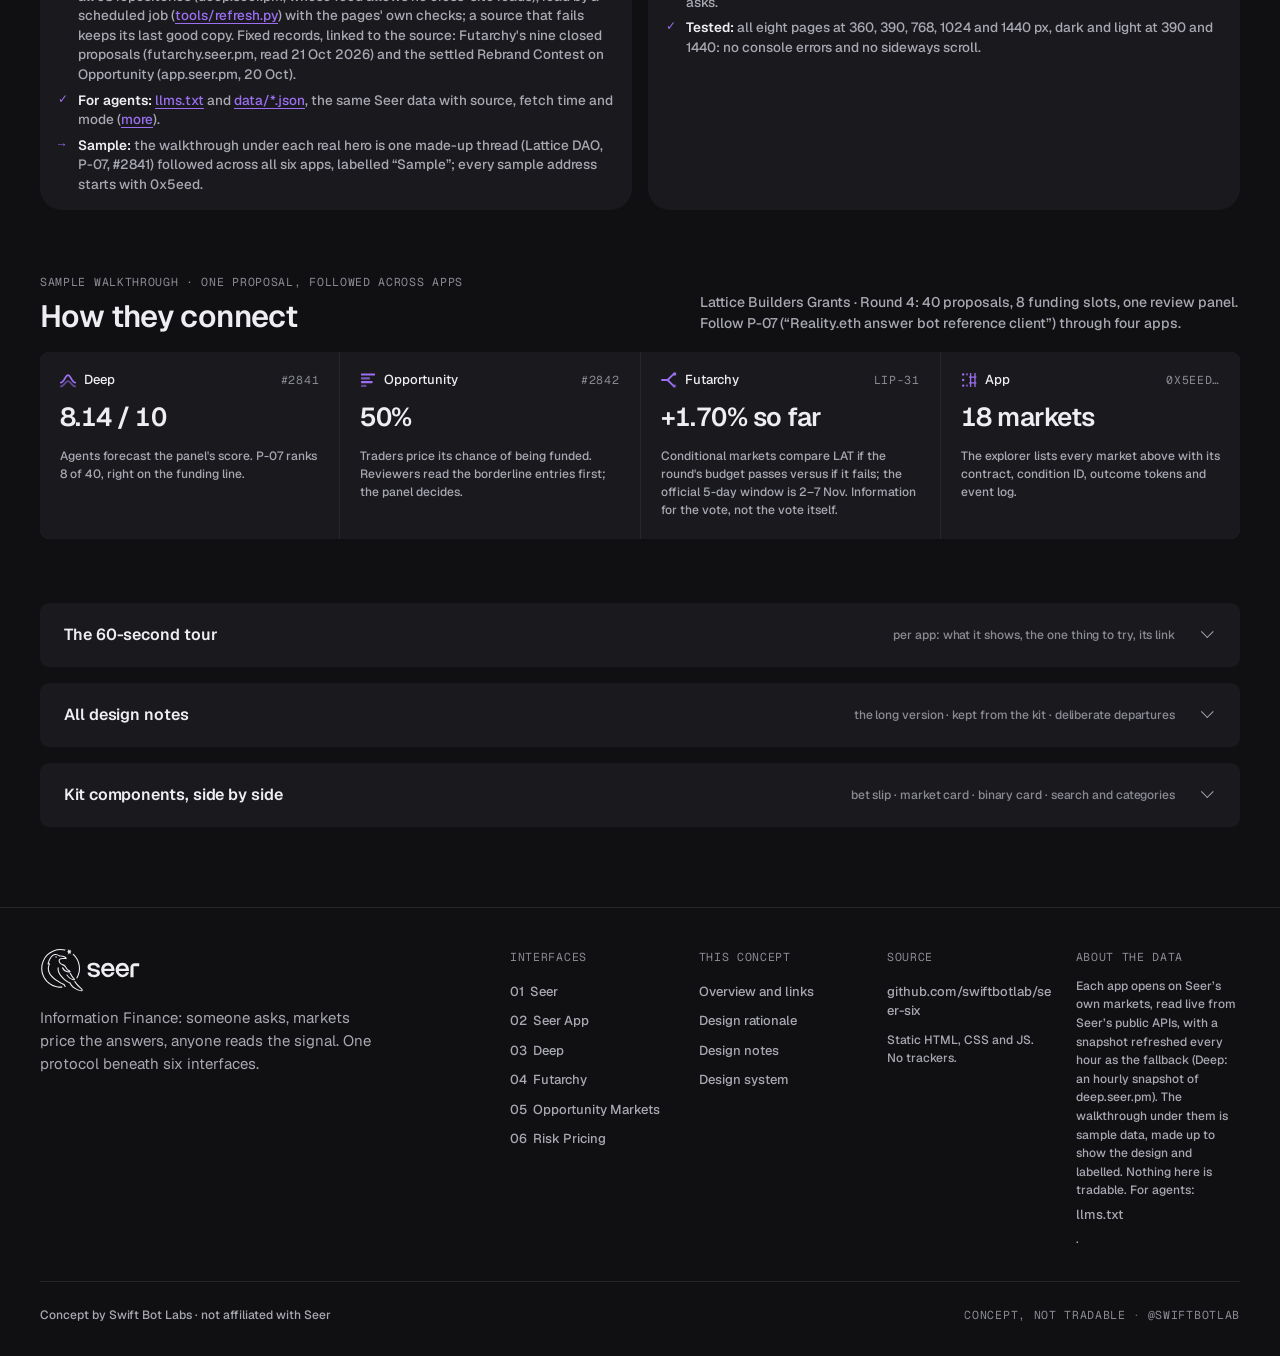
==== commit cdcfad81: "Seer's raven is the primary logo again, as on its X profile, beside the lowercase seer of its X bann" ====
--- a/index.html
+++ b/index.html
@@ -202,6 +202,8 @@
   .hb-poster__art { min-height: 150px; }
   .hb-flow b.hb-big { font-size: 22px; }
 }
+.hb-kc li a, .hb-notes li a { color: var(--violet-3); text-decoration: underline; text-decoration-thickness: 1px; text-underline-offset: 3px; }
+.hb-kc li a:hover, .hb-notes li a:hover { color: var(--text); }
 .hb-notes__rt { margin: 4px 0 16px; font-size: 14px; line-height: 1.5; font-weight: 500; color: var(--text-2); }
 .hb-notes__rt a { color: var(--violet-3); text-decoration: underline; text-underline-offset: 3px; }
 /* hub rhythm: tighter sections */
@@ -222,6 +224,7 @@
           <h1 id="hb-title" class="hb-poster__title u-mt-6">One question in. <span class="t-accent">Every answer priced.</span></h1>
           <p class="hb-poster__lede">Someone asks, traders price each possible answer, and whoever needs to know reads the signal: a DAO before its vote, a grant team before funding, a risk desk before sizing. Six interfaces on one protocol, each opening on a real Seer market.</p>
           <p class="hb-live" id="hb-live" hidden></p>
+          <p class="hb-poster__since"><b>Updated Oct&nbsp;23 after the team&#39;s logo comments:</b> Seer&#39;s raven, the mark on its X profile, is the primary logo again on every interface, and one derived mark that links it to the Electric Foundation system is offered as an option: <a href="rationale/#logo">keep or derive</a>.</p>
           <p class="hb-poster__since"><b>Refined after the Oct&nbsp;23 extension (23&ndash;24 Oct):</b> two sides of every market, information seekers and traders; the App as an explorer across every Seer interface, with a detail for each real market; and the <a href="rationale/">design rationale</a>, point by point.</p>
           <p class="hb-poster__since"><b>21&ndash;22 Oct:</b> every interface opens on live Seer data; line direction and Information Finance framing follow the team&#39;s Part&nbsp;II brief. The walkthrough under each is sample data, labelled. <a href="https://x.com/swiftbotlab/status/2113037947427795014" target="_blank" rel="noopener noreferrer">Watch the 80-second video walkthrough&nbsp;&#8599;</a></p>
         </div>
@@ -304,7 +307,7 @@
           <div>
             <h3 class="t-h3">Kept</h3>
             <ul>
-              <li class="hb-kc--keep"><b>The mark.</b> The EF entry&#39;s own vector files, path data unchanged: not a redraw.</li>
+              <li class="hb-kc--keep"><b>The logo stays Seer&#39;s.</b> The raven from Seer&#39;s X profile, path data from app.seer.pm&#39;s own SVG, beside the lowercase seer of its X banner; a derived mark is offered as an option (<a href="rationale/#logo">keep or derive</a>).</li>
               <li class="hb-kc--keep"><b>Tokens.</b> #101013 · #1A1A1E · #7D33FF; radius 9 · 22 · 8.</li>
               <li class="hb-kc--keep"><b>Components.</b> Pill search, chips, outcome rows, bet slip.</li>
             </ul>
@@ -362,7 +365,7 @@
       <details class="s-details" id="tour"><summary>The 60-second tour<small>per app: what it shows, the one thing to try, its link</small></summary>
       <ol class="hb-read__rows" id="hb-tour-list"></ol>
       <ul class="hb-read__facts" id="hb-facts">
-        <li><b>Electric Foundation, as specified.</b> The official mark and wordmark, the kit's tokens, radii and type spec, and its components built live: <a href="#kit">kit and built, side by side</a> · <a href="system/">design system</a>.</li>
+        <li><b>Electric Foundation, as specified.</b> The kit's tokens, radii and type spec, its line language and its components built live, under Seer's current logo: <a href="#kit">kit and built, side by side</a> · <a href="system/">design system</a>.</li>
         <li><b>One dataset, traced across apps.</b> P-07 in <a href="deep/#P-07">Deep</a>, markets <a href="app/#m=2841">#2841</a> and <a href="app/#m=2842">#2842</a> in the explorer, <a href="futarchy/#LIP-31">LIP-31</a> in Futarchy; every cross-link resolves.</li>
         <li><b>Seer's mechanics kept.</b> Reality.eth answers and bonds, Kleros arbitration, Kleros Curate, the six market states, conditional tokens (split, merge, redeem) and sDAI / xDAI / sUSDS per chain.</li>
         <li><b>Static HTML, CSS and vanilla JS.</b> No build step, no trackers, no requests except to Seer&#39;s own public APIs; fonts self-hosted. For agents: <a href="llms.txt">llms.txt</a> and the same data as JSON in <a href="data/index.json">data/</a>. Source: <a href="https://github.com/swiftbotlab/seer-six" rel="noopener">github.com/swiftbotlab/seer-six</a>.</li>
@@ -374,7 +377,6 @@
         <div class="s-card s-card--pad">
           <h3 class="t-h3">Kept from the Electric Foundation kit</h3>
           <ol>
-            <li><b>The official mark and wordmark</b>, taken from the designer's own vector files and recoloured, never redrawn.</li>
             <li><b>The UI tokens as specified:</b> page #101013 / #F7F7F9, card #1A1A1E / #FFFFFF, nested #1F1F24 / #F1F1F4, primary #7D33FF, secondary #241E33 / #EFE9FC, active chip #8F55F7.</li>
             <li><b>The geometry:</b> radius 9 for cards, 22 for panels, 8 for buttons and chips; 12px card padding; 40px page gutter and 32px grid gap on desktop.</li>
             <li><b>The type spec:</b> Medium 13 for UI, Medium 12 for meta, Bold 16/24 for market titles, Bold 32 at −2% for amounts.</li>
@@ -385,6 +387,7 @@
         <div class="s-card s-card--pad">
           <h3 class="t-h3">Deliberate departures</h3>
           <ol>
+            <li><b>The logo is Seer&#39;s current one:</b> the raven in its open ring with the star, as on Seer&#39;s X profile (the vector from app.seer.pm&#39;s own header SVG, recoloured only), beside the lowercase seer that Seer&#39;s X banner sets with its line. The kit carries everything around it; a derived mark that links the two is on the <a href="rationale/#logo">rationale page</a> as an option.</li>
             <li><b>Line direction, reversed.</b> The kit&#39;s lines converge from many into one point. Seer&#39;s Part&nbsp;II brief asks for the reverse, so every line motif here runs one &rarr; many, left to right: one question in, its priced answers out (on this page, one protocol out to six interfaces).</li>
             <li><b>Motifs carry data.</b> Branch widths are answer prices, waves are forecast distributions, the 45° fork is a futarchy decision, data bars are a field of entries.</li>
             <li><b>Typefaces.</b> PP Neue Montreal and Suisse Int'l Mono are used when installed; everyone else gets licensed stand-ins, Geist and Geist Mono (it keeps the slashed zero). Headlines use one sans: the accent words are violet, not a second, serif face.</li>
--- a/assets/system.css
+++ b/assets/system.css
@@ -258,7 +258,7 @@
 .s-header__in { height: 100%; display: flex; align-items: center; gap: 28px; }
 .s-lockup { display: inline-flex; align-items: center; gap: 12px; flex: none; color: var(--text); }
 .s-lockup__home { display: inline-flex; align-items: center; color: var(--text); }
-.s-lockup__logo { height: 24px; width: auto; color: var(--text); }
+.s-lockup__logo { height: 36px; width: auto; color: var(--text); } /* Seer's current lockup (raven + SEER), 2.16:1 */
 .s-lockup__logo--mark { height: 26px; }
 .s-lockup__sep { width: 1px; height: 18px; background: var(--line-strong); }
 .s-lockup__product { font-size: 16px; font-weight: 500; letter-spacing: -.01em; color: var(--text); white-space: nowrap; }
@@ -339,7 +339,7 @@
   .s-lockup__sample .s-sample__mid { display: none; }
   .s-lockup__sample { padding: 0 7px; }
   .s-lockup__product { font-size: 15px; }
-  .s-lockup__logo { height: 21px; }
+  .s-lockup__logo { height: 32px; }
   .s-header__end .s-btn { height: 34px; padding: 0 12px; }
   .s-header__end .s-btn:has(> .s-btn__long:last-child) { width: 34px; padding: 0; }
   .s-header__end .s-btn .s-btn__long { display: none; }
@@ -349,7 +349,7 @@
 .s-footer { margin-top: var(--s-12); border-top: 1px solid var(--line); background: var(--bg); }
 .s-footer__in { padding-block: var(--s-10) var(--s-8); display: grid; gap: var(--s-8); grid-template-columns: minmax(0, 1.2fr) minmax(0, 2fr); }
 .s-footer__brand { display: flex; flex-direction: column; gap: 14px; }
-.s-footer__brand svg { height: 22px; width: auto; color: var(--text); align-self: flex-start; }
+.s-footer__brand svg { height: 44px; width: auto; color: var(--text); align-self: flex-start; }
 .s-footer__cols { display: grid; grid-template-columns: repeat(4, minmax(0, 1fr)); gap: var(--s-6); }
 .s-footer__cols a[href^="http"] { overflow-wrap: anywhere; }
 .s-footer__fact { line-height: 1.5; color: var(--text-2); padding: 5px 0; }
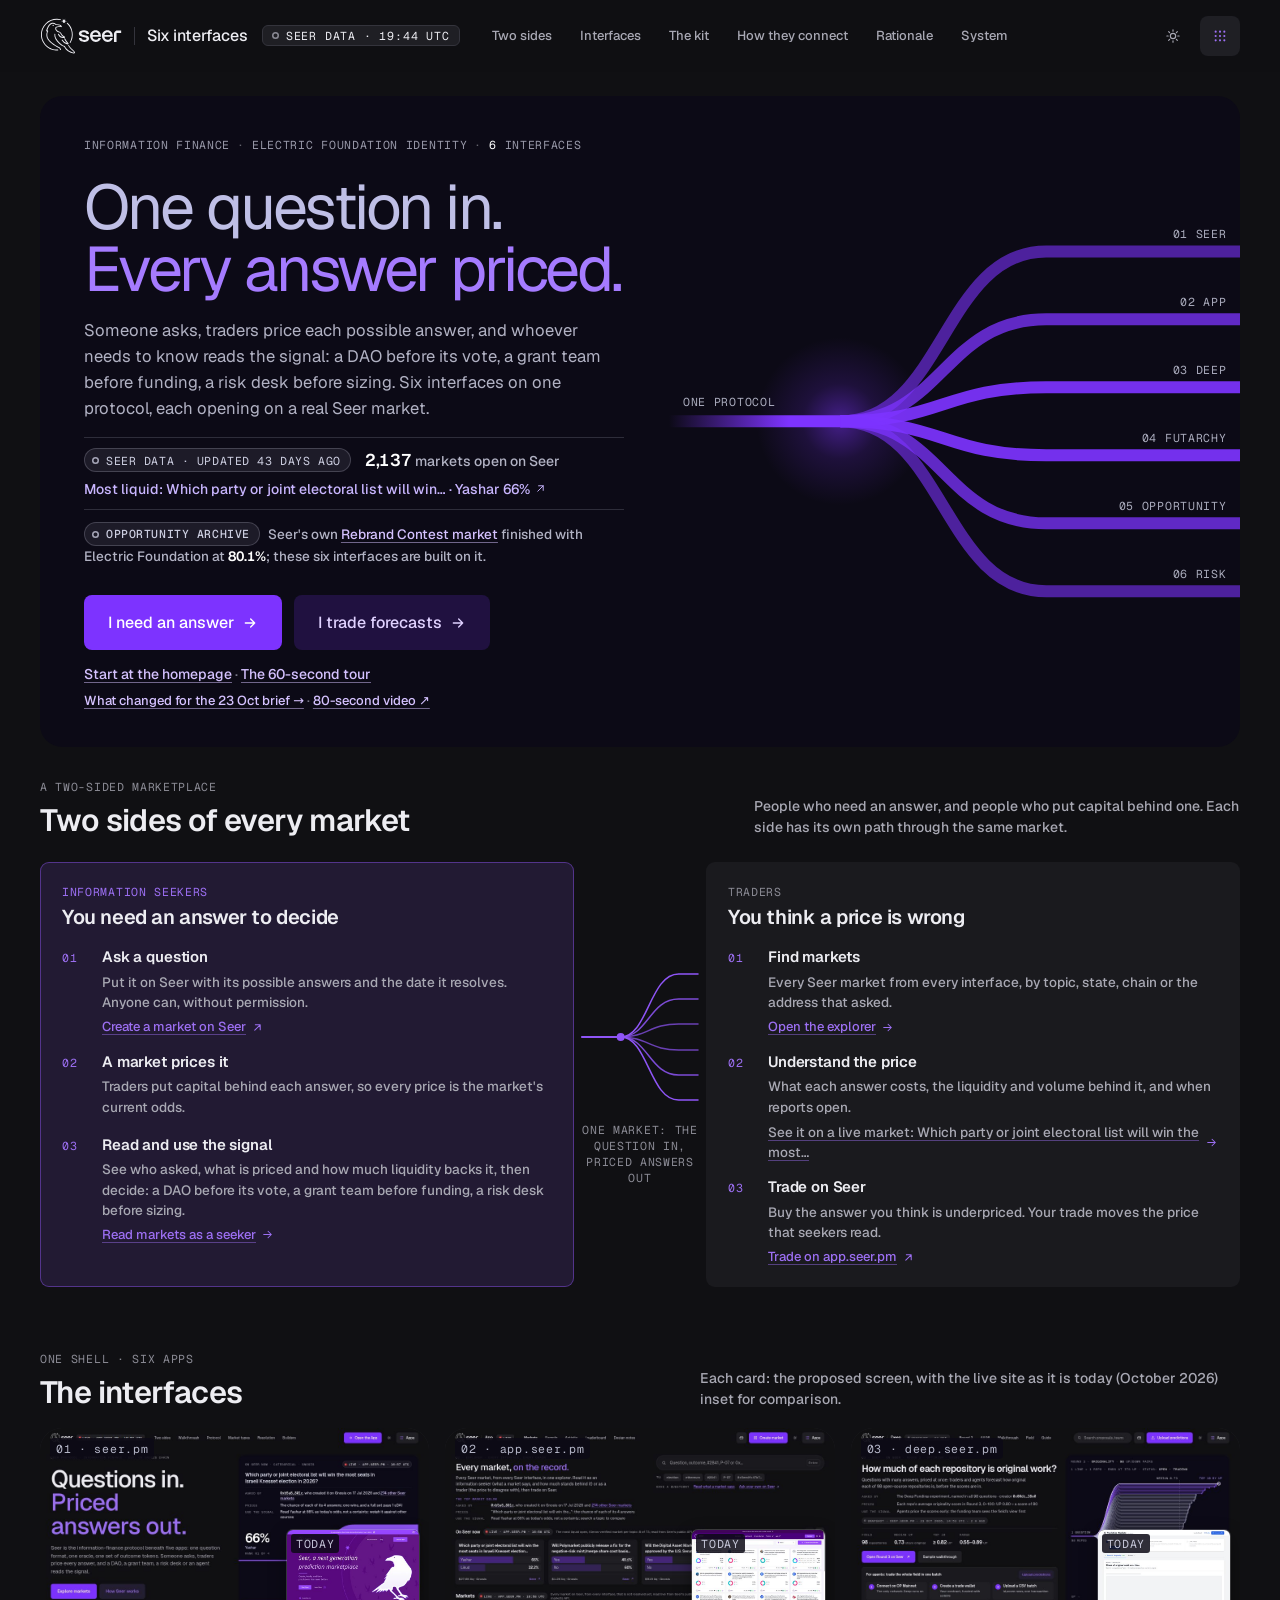
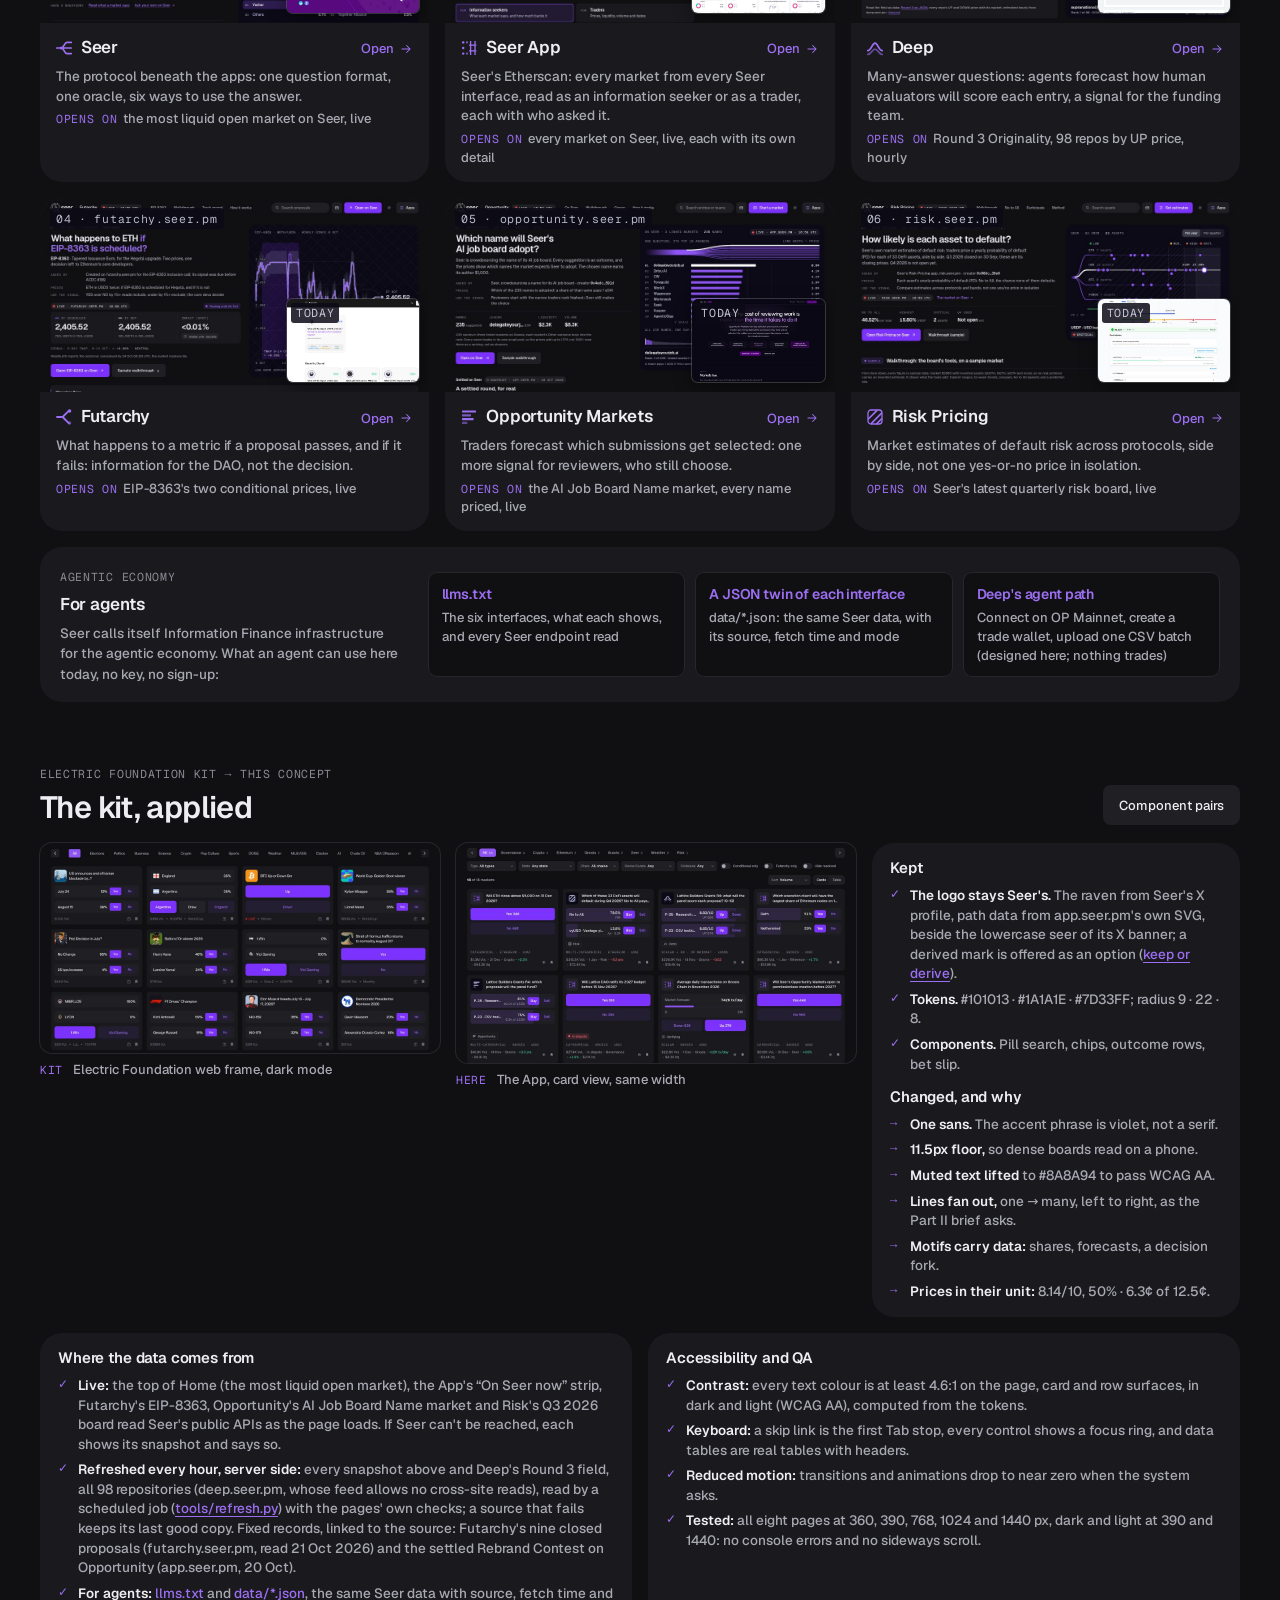
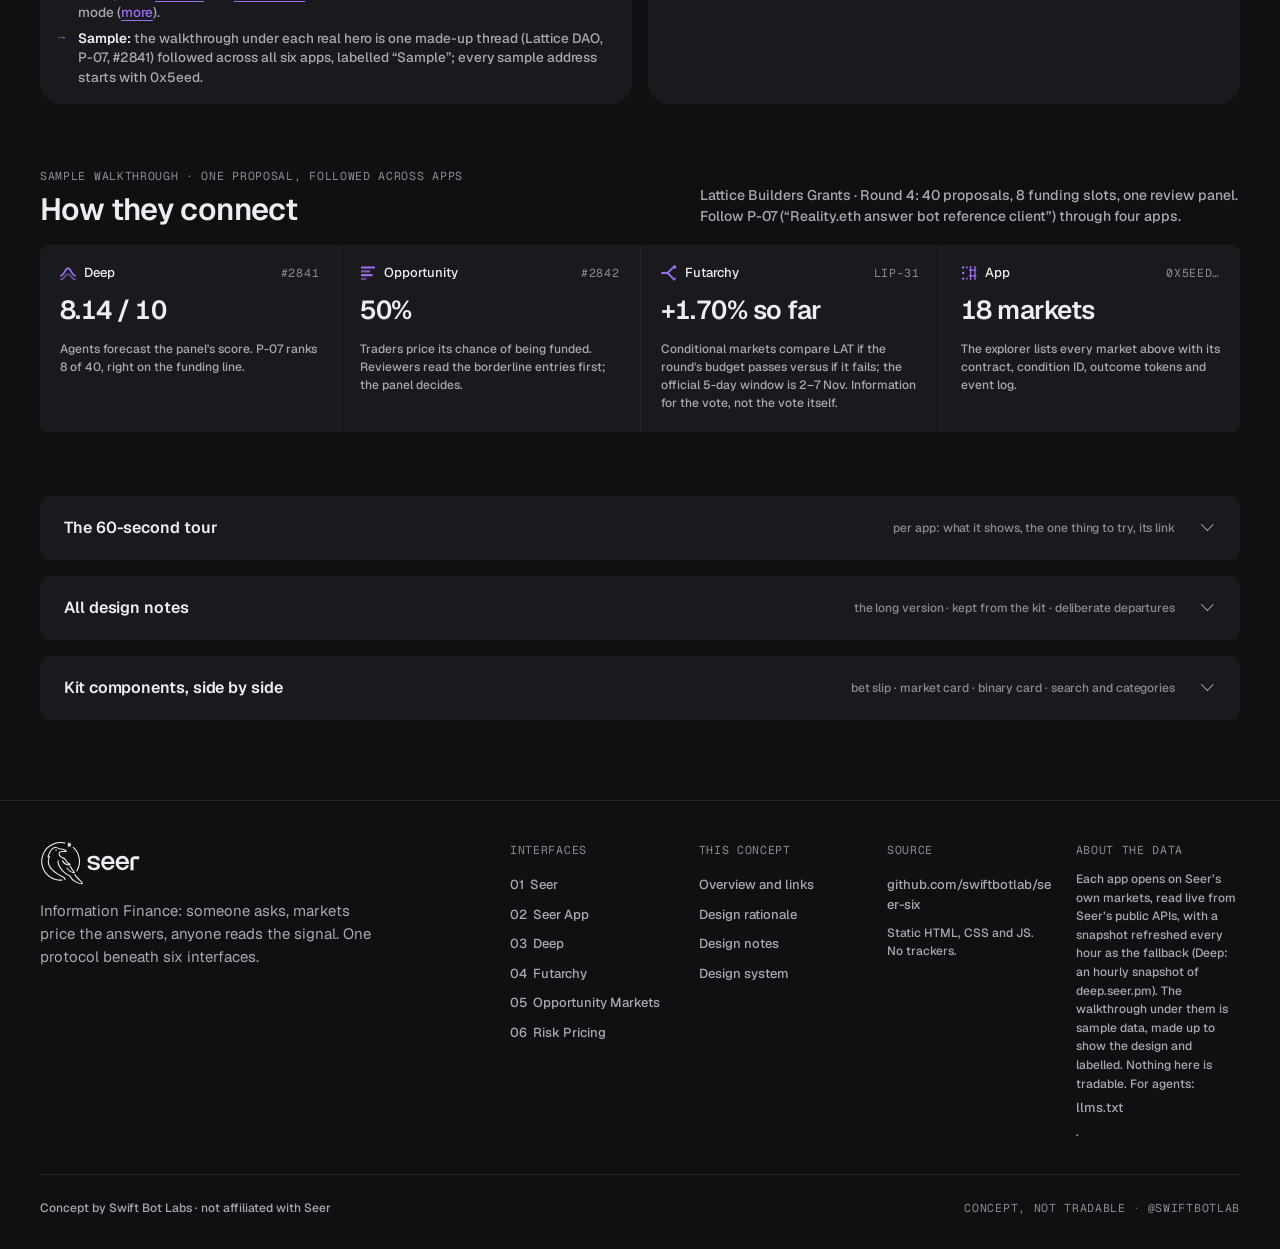
==== commit afc4131a: "Hub first screen: two doors for seekers and traders under the lede, one proof line from the Opportun" ====
--- a/index.html
+++ b/index.html
@@ -38,8 +38,6 @@
 .hb-poster__lede { color: rgba(224, 226, 245, .78); font-size: clamp(15px, 1.3vw, 17px); line-height: 1.55; max-width: 50ch; margin-top: 18px; }
 .hb-poster__art { position: relative; min-height: 320px; color: var(--violet); }
 /* real Seer data in the first screen (from assets/seer-snapshot.js, rewritten hourly by tools/refresh.py) */
-.hb-poster__since { margin-top: 14px; font-size: 13.5px; line-height: 1.5; font-weight: 500; color: rgba(224, 226, 245, .74); max-width: 60ch; }
-.hb-poster__since b { color: #fff; font-weight: 600; }
 .hb-live { margin-top: 16px; display: flex; flex-wrap: wrap; align-items: center; gap: 8px 14px; padding: 10px 0; border-block: 1px solid rgba(224, 226, 245, .16); font-size: 14px; line-height: 1.35; color: rgba(224, 226, 245, .78); max-width: 60ch; }
 .hb-live[hidden] { display: none; }
 .hb-live .s-src { background: rgba(224, 226, 245, .08); box-shadow: inset 0 0 0 1px rgba(224, 226, 245, .2); color: rgba(224, 226, 245, .9); }
@@ -53,9 +51,23 @@
 .s-header .hb-prov::before { width: 7px; height: 7px; border-radius: 50%; transform: none; background: transparent; box-shadow: inset 0 0 0 1.5px var(--text-3); }
 /* one line in from the left fans out into six, one per interface (Seer's Part II line direction: one -> many) */
 .hb-poster__art .hb-fan { position: absolute; inset: 0; color: var(--violet); }
-.hb-poster__foot { display: flex; justify-content: space-between; align-items: flex-end; gap: 16px; flex-wrap: wrap; }
+.hb-poster__foot { display: flex; flex-direction: column; align-items: flex-start; gap: 0; }
 .hb-poster .s-btn--secondary { background: rgba(125, 51, 255, .18); color: #E0D2FF; }
 .hb-poster .s-btn--secondary:hover { background: rgba(125, 51, 255, .28); }
+/* first screen: two doors (the information seeker's, the trader's) right under the lede and the live line, a text route
+   into the six interfaces, and one proof line from the Opportunity archive (the record Home's "picked with a market" reads) */
+.hb-doors .s-btn svg { flex: none; }
+.hb-route, .hb-changed { margin-top: 14px; font-size: 14px; line-height: 1.5; font-weight: 500; color: rgba(224, 226, 245, .74); }
+.hb-changed { margin-top: 6px; font-size: 13px; }
+.hb-route a, .hb-changed a, .hb-proofline a { color: #D5C2FF; text-decoration: underline; text-decoration-thickness: 1px; text-underline-offset: 3px; text-decoration-color: rgba(213, 194, 255, .5); border-radius: 3px; }
+.hb-route a:hover, .hb-changed a:hover, .hb-proofline a:hover { color: #fff; text-decoration-color: currentColor; }
+.hb-route a:focus-visible, .hb-changed a:focus-visible, .hb-proofline a:focus-visible { outline: 2px solid #D5C2FF; outline-offset: 2px; }
+.hb-route i, .hb-changed i { font-style: normal; color: rgba(224, 226, 245, .5); padding: 0 3px; }
+.hb-proofline { margin-top: 12px; font-size: 13.5px; line-height: 1.55; font-weight: 500; color: rgba(224, 226, 245, .78); max-width: 62ch; }
+.hb-proofline[hidden] { display: none; }
+.hb-proofline b { color: #fff; font-weight: 600; font-variant-numeric: tabular-nums; }
+.hb-proofline .s-src { margin-right: 8px; vertical-align: 1px; background: rgba(224, 226, 245, .08); box-shadow: inset 0 0 0 1px rgba(224, 226, 245, .2); color: rgba(224, 226, 245, .9); }
+.hb-proofline .s-src > i { background: transparent; box-shadow: inset 0 0 0 1.5px rgba(224, 226, 245, .7); }
 .hb-flow { display: grid; grid-template-columns: repeat(4, minmax(0, 1fr)); gap: 1px; background: var(--line); border-radius: var(--r-card); overflow: hidden; }
 .hb-flow > div { background: var(--surface); padding: 20px; display: flex; flex-direction: column; gap: 10px; min-width: 0; }
 .hb-flow__step { display: flex; align-items: center; gap: 8px; }
@@ -73,7 +85,23 @@
   .hb-poster__art { min-height: 240px; }
   .hb-notes { grid-template-columns: 1fr; }
 }
-@media (max-width: 640px) { .hb-poster__copy { padding: 26px 20px 22px; } }
+/* phones: the H1, the lede and both doors come first, then a compact fan, then the live line and the proof line. The copy
+   column's own items join the poster (Home's display:contents + order technique); the fan never sits above the doors. */
+@media (max-width: 640px) {
+  .hb-poster { display: flex; flex-direction: column; padding: 26px 0 22px; }
+  .hb-poster__copy, .hb-poster__head, .hb-poster__foot { display: contents; }
+  .hb-poster__head > *, .hb-poster__foot > * { margin-inline: 20px; }
+  .hb-poster__head > .s-specs { order: 1; margin-left: calc(20px - var(--spec-sep)); }
+  .hb-poster__title { order: 2; }
+  .hb-poster__lede { order: 3; }
+  .hb-doors { order: 4; margin-top: 22px; }
+  .hb-route { order: 5; margin-top: 12px; }
+  .hb-poster__art { order: 6; margin-top: 18px; }
+  .hb-live { order: 7; }
+  .hb-proofline { order: 8; }
+  .hb-changed { order: 9; margin-top: 12px; }
+  .hb-lede-more { display: none; }
+}
 /* 60-second tour: six rows (interface, what it shows, the one thing to try, link) and four build facts */
 .hb-read { gap: 20px; }
 .hb-read__head { display: flex; align-items: flex-end; justify-content: space-between; gap: 8px 32px; flex-wrap: wrap; }
@@ -111,7 +139,7 @@
   .hb-read__open { grid-row: auto; }
   .hb-read__facts { grid-template-columns: 1fr; }
 }
-@media (max-width: 480px) { .hb-poster__foot .s-row { flex-direction: column; align-items: stretch; width: 100%; } .hb-poster__foot .s-row .s-btn { width: 100%; justify-content: center; } }
+@media (max-width: 480px) { .hb-poster__foot .s-row { flex-direction: column; align-items: stretch; align-self: stretch; } .hb-poster__foot .s-row .s-btn { width: 100%; justify-content: center; } }
 .hb-poster__art { overflow: hidden; }
 /* kit -> concept: a crop of the Electric Foundation web frame beside the same component, live */
 .hb-fid-head { margin: 0 0 14px; max-width: 72ch; }
@@ -219,20 +247,20 @@
   <div class="s-container">
     <section class="s-poster hb-poster" aria-labelledby="hb-title">
       <div class="hb-poster__copy">
-        <div>
+        <div class="hb-poster__head">
           <div class="s-specs"><span>Information Finance</span><span>Electric Foundation identity</span><span><b>6</b> interfaces</span></div>
           <h1 id="hb-title" class="hb-poster__title u-mt-6">One question in. <span class="t-accent">Every answer priced.</span></h1>
-          <p class="hb-poster__lede">Someone asks, traders price each possible answer, and whoever needs to know reads the signal: a DAO before its vote, a grant team before funding, a risk desk before sizing. Six interfaces on one protocol, each opening on a real Seer market.</p>
+          <p class="hb-poster__lede">Someone asks, traders price each possible answer, and whoever needs to know reads the signal: a DAO before its vote, a grant team before funding, a risk desk before sizing.<span class="hb-lede-more"> Six interfaces on one protocol, each opening on a real Seer market.</span></p>
           <p class="hb-live" id="hb-live" hidden></p>
-          <p class="hb-poster__since"><b>Updated Oct&nbsp;23 after the team&#39;s logo comments:</b> Seer&#39;s raven, the mark on its X profile, is the primary logo again on every interface, and one derived mark that links it to the Electric Foundation system is offered as an option: <a href="rationale/#logo">keep or derive</a>.</p>
-          <p class="hb-poster__since"><b>Refined after the Oct&nbsp;23 extension (23&ndash;24 Oct):</b> two sides of every market, information seekers and traders; the App as an explorer across every Seer interface, with a detail for each real market; and the <a href="rationale/">design rationale</a>, point by point.</p>
-          <p class="hb-poster__since"><b>21&ndash;22 Oct:</b> every interface opens on live Seer data; line direction and Information Finance framing follow the team&#39;s Part&nbsp;II brief. The walkthrough under each is sample data, labelled. <a href="https://x.com/swiftbotlab/status/2113037947427795014" target="_blank" rel="noopener noreferrer">Watch the 80-second video walkthrough&nbsp;&#8599;</a></p>
+          <p class="hb-proofline" id="hb-proofline" hidden></p>
         </div>
         <div class="hb-poster__foot">
-          <div class="s-row">
-            <a class="s-btn s-btn--lg" href="home/">Start at the homepage</a>
-            <a class="s-btn s-btn--lg s-btn--secondary" href="#tour">The 60-second tour</a>
+          <div class="s-row hb-doors">
+            <a class="s-btn s-btn--lg" href="app/?lens=seeker#markets">I need an answer<svg width="16" height="16" viewBox="0 0 24 24" fill="none" stroke="currentColor" stroke-width="2" stroke-linecap="round" stroke-linejoin="round" aria-hidden="true" focusable="false"><path d="M5 12h14M13 6l6 6-6 6"/></svg></a>
+            <a class="s-btn s-btn--lg s-btn--secondary" href="app/?lens=trader#markets">I trade forecasts<svg width="16" height="16" viewBox="0 0 24 24" fill="none" stroke="currentColor" stroke-width="2" stroke-linecap="round" stroke-linejoin="round" aria-hidden="true" focusable="false"><path d="M5 12h14M13 6l6 6-6 6"/></svg></a>
           </div>
+          <p class="hb-route"><a href="home/">Start at the homepage</a><i aria-hidden="true">·</i><a href="#tour">The 60-second tour</a></p>
+          <p class="hb-changed"><a href="rationale/#changed">What changed for the 23 Oct brief&nbsp;&rarr;</a><i aria-hidden="true">·</i><a href="https://x.com/swiftbotlab/status/2113037947427795014" target="_blank" rel="noopener noreferrer">80-second video&nbsp;&#8599;<span class="s-sr"> (opens x.com)</span></a></p>
         </div>
       </div>
       <div class="hb-poster__art" aria-hidden="true">
@@ -464,6 +492,25 @@
       el("span", { text: "Most liquid: " + clip(top.title, 48) + " · " + clip(top.lead[0], 24) + " " + (Math.round(top.lead[1] * 10) / 10) + "%" }), el("span", { html: S.icon("external", 13) })));
     box.hidden = false;
     chip(" · " + hm, TIP + " The numbers at the top of this page: Seer's public markets API, read " + ago + " (" + day + ", " + hm + ") by the hourly refresh.");
+  })();
+
+  /* one proof line under the live line: Seer's own Rebrand Contest, settled on its Opportunity Market, picked the identity these
+     six interfaces are built on. Read from the archive record (D.opportunity.archive[0], the same source as Home's proof()),
+     never typed in here; linked to the market on Seer when the snapshot's link is a valid app.seer.pm market URL. */
+  (function () {
+    var box = document.getElementById("hb-proofline"), O = D && D.opportunity, A = O && Array.isArray(O.archive) ? O.archive[0] : null;
+    if (!S || !box || !A || !Array.isArray(A.top)) return;
+    var win = A.top.filter(function (t) { return t && t.winner; })[0] || A.top[0];
+    if (!win || typeof win.name !== "string" || !win.name || typeof win.share !== "number" || !isFinite(win.share) || win.share <= 0 || win.share > 1) return;
+    var R = window.SEER_SNAPSHOT && window.SEER_SNAPSHOT.rebrand, url = "https://opportunity.seer.pm/archive", host = "opportunity.seer.pm";
+    if (R && typeof R.url === "string" && /^https:\/\/app\.seer\.pm\/markets\/(1|10|100|8453)\/0x[0-9a-fA-F]{40}$/.test(R.url)) { url = R.url; host = "app.seer.pm"; }
+    var el = S.el, pct = (Math.round(win.share * 1000) / 10).toFixed(1) + "%";
+    box.appendChild(el("span", { class: "s-src", attrs: { "data-state": "snapshot", title: "Settled result, as published on Seer's Opportunity archive" } },
+      el("i", { attrs: { "aria-hidden": "true" } }), el("span", { text: "Opportunity archive" })));
+    box.appendChild(el("span", {}, "Seer's own ",
+      el("a", { href: url, attrs: { target: "_blank", rel: "noopener noreferrer" } }, "Rebrand Contest market", el("span", { class: "s-sr", text: " (opens " + host + ")" })),
+      " finished with " + win.name.slice(0, 60) + " at ", el("b", { text: pct }), "; these six interfaces are built on it."));
+    box.hidden = false;
   })();
 
   // poster: one line (the protocol, one question format) enters from the left and fans out into six, one per interface:
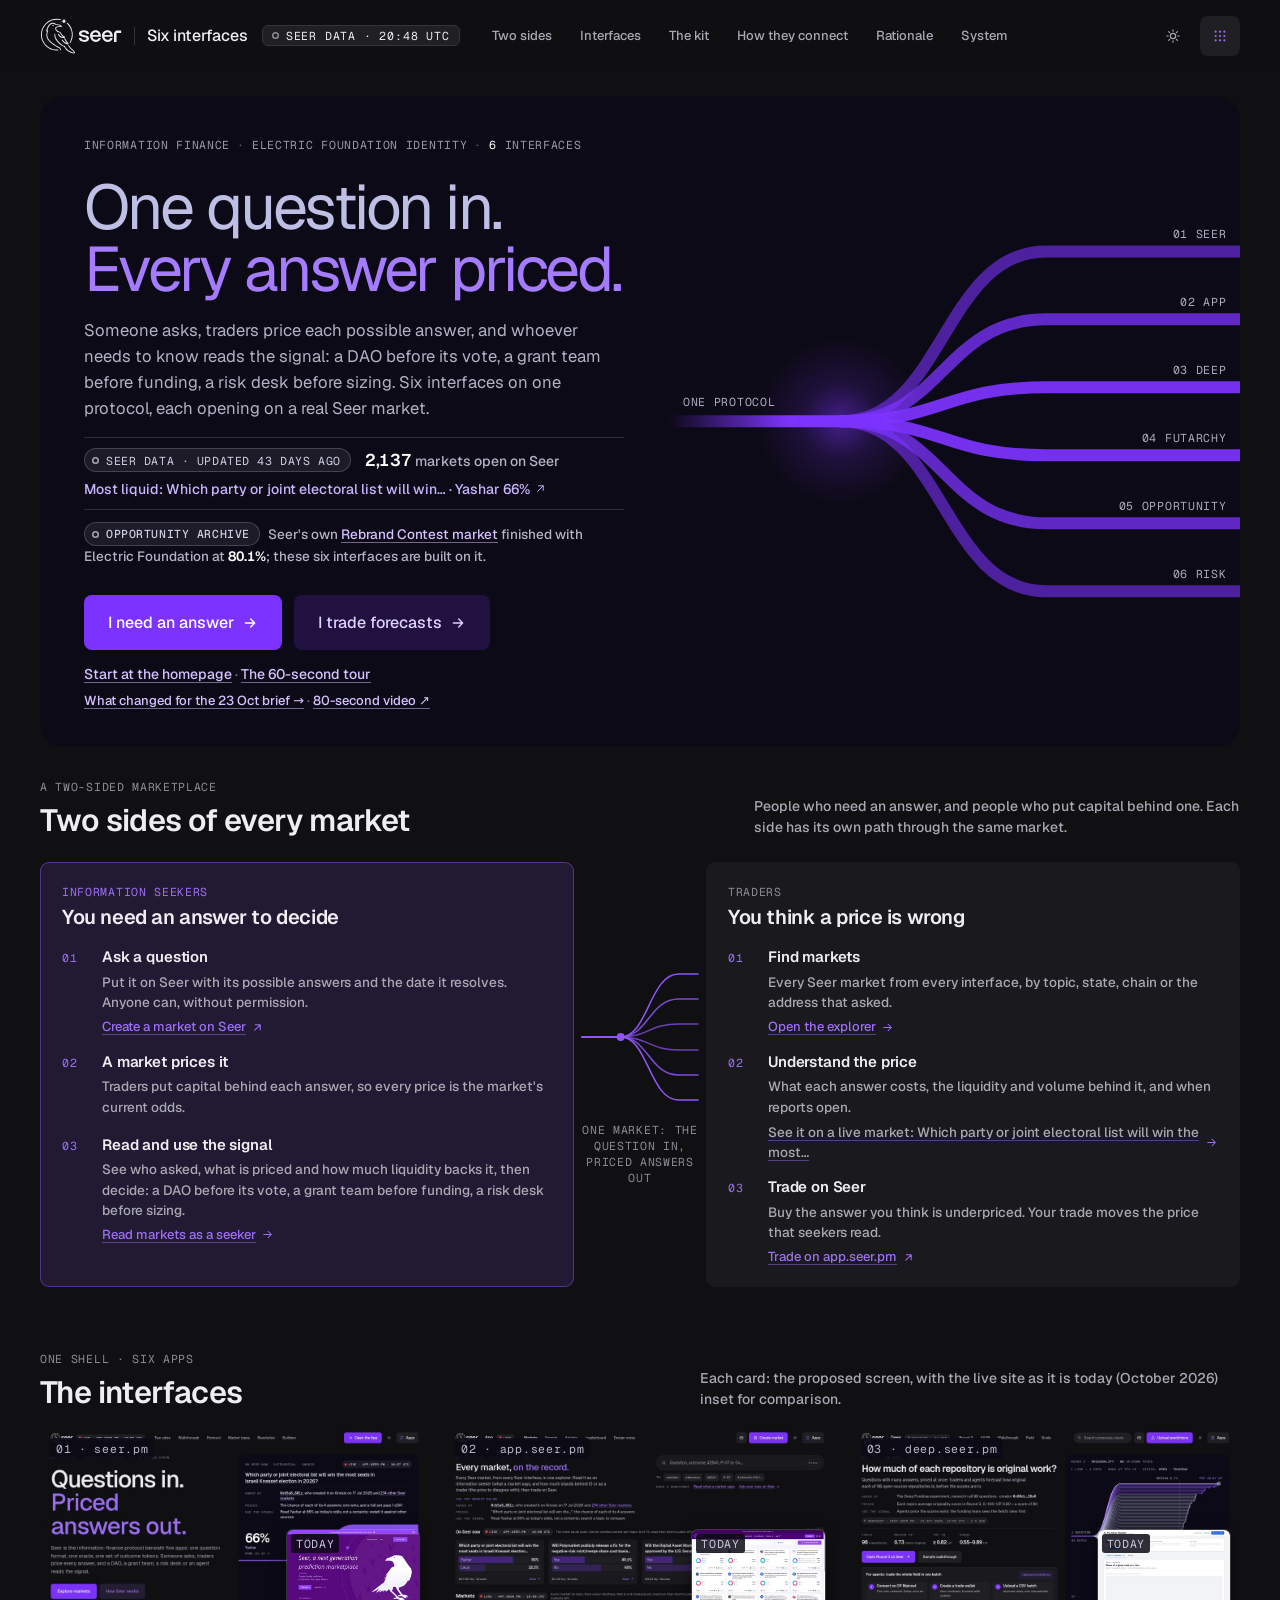
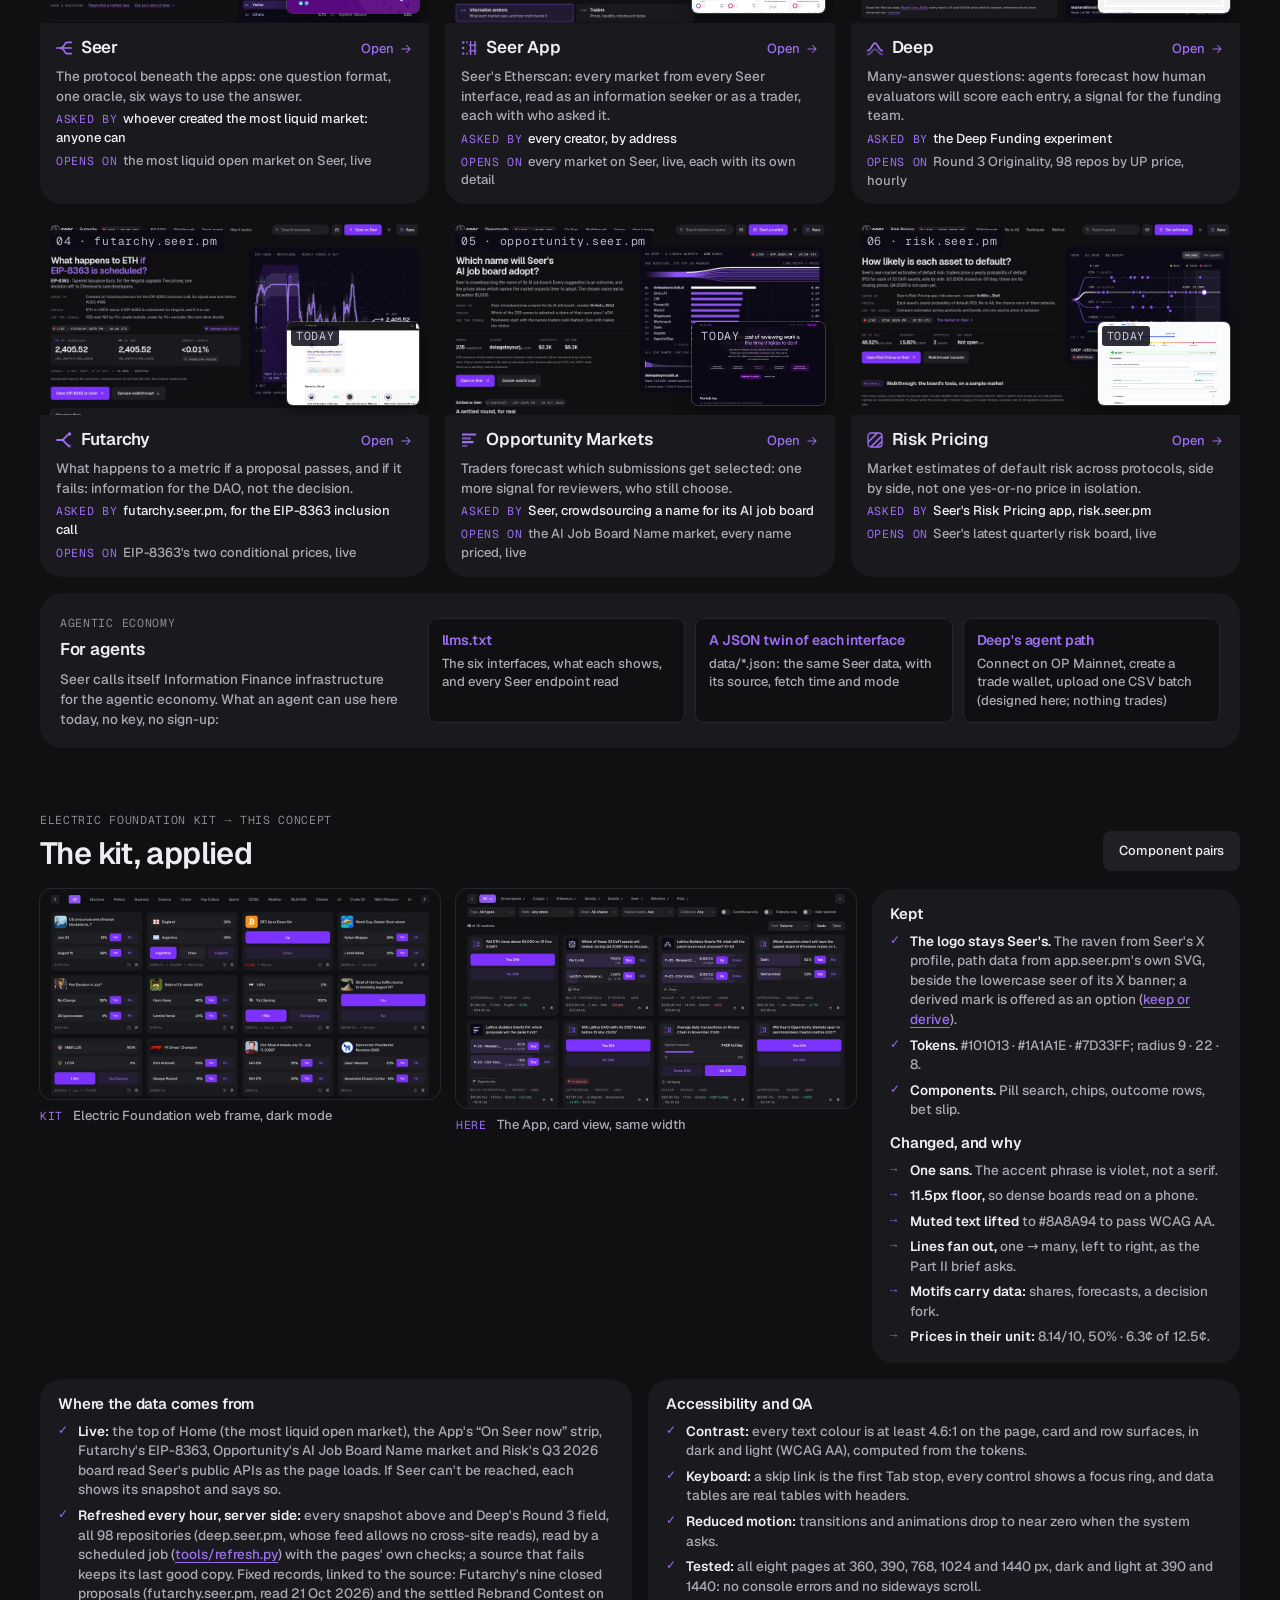
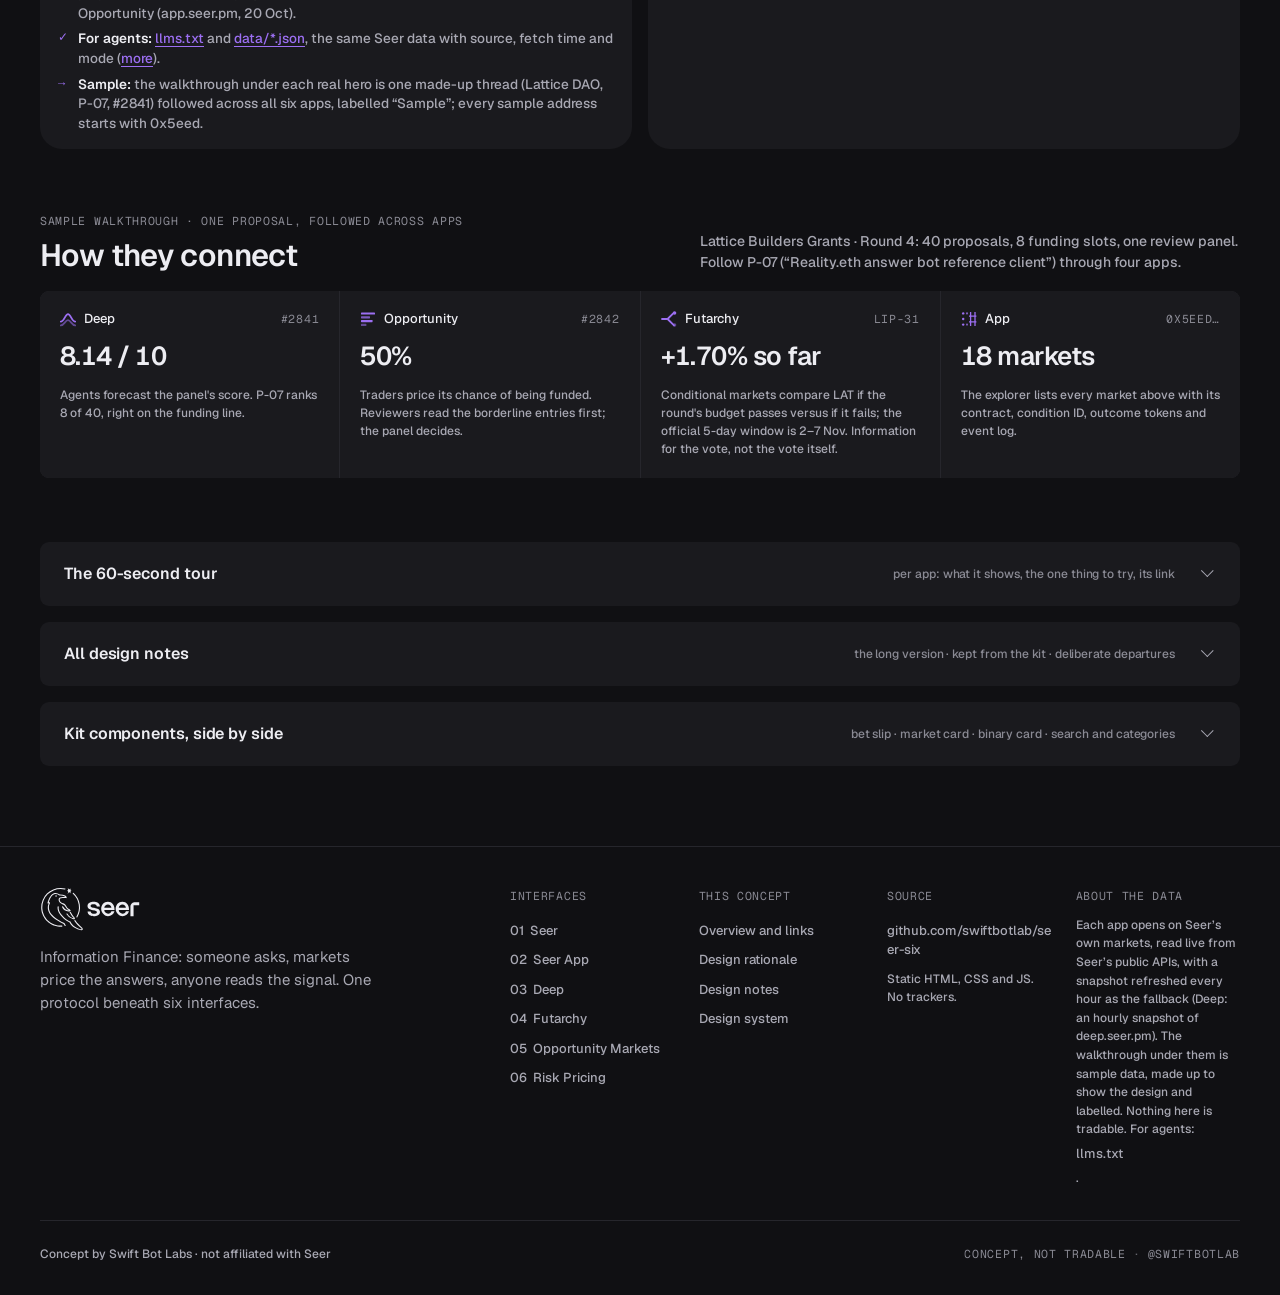
==== commit 0f53288d: "Who's asking on Seer: the askers Seer's data names, each with the decision it informs, what is price" ====
--- a/index.html
+++ b/index.html
@@ -203,6 +203,8 @@
 .hb-tile__line { grid-column: 1 / -1; color: var(--text-2); font-size: 13.5px; line-height: 1.45; font-weight: 500; }
 .hb-tile__opens { grid-column: 1 / -1; color: var(--text-2); font-size: 13px; line-height: 1.45; font-weight: 500; }
 .hb-tile__opens .s-spec { color: var(--violet-3); margin-right: 2px; }
+.hb-tile__asked { grid-column: 1 / -1; color: var(--text); font-size: 13px; line-height: 1.45; font-weight: 500; }
+.hb-tile__asked .s-spec { color: var(--violet-3); margin-right: 2px; }
 /* for agents: one row under the six cards */
 .hb-agents { margin-top: 16px; display: grid; grid-template-columns: minmax(0, .9fr) minmax(0, 2.1fr); gap: 14px 28px; align-items: center; background: var(--surface); border-radius: var(--r-panel); padding: 18px 20px; }
 .hb-agents__head { min-width: 0; }
@@ -223,6 +225,7 @@
   .hb-tile__open { display: none; }
   .hb-tile__line { font-size: 12.5px; }
   .hb-tile__opens { display: none; }
+  .hb-tile__asked { font-size: 12.5px; }
   .hb-tile__now { width: 42%; right: 6px; bottom: 6px; }
   .hb-tile__now figcaption { display: none; }
   .hb-tile__n { left: 6px; top: 6px; padding: 1px 4px; }
@@ -519,13 +522,14 @@
     labels: S.apps.map(function (a) { return a.n + " " + a.label; }), stemLabel: "One protocol" });
 
   // the six interfaces: one card each, our screen with the live site today inset (captured October 2026)
-  var LINE = {   // what each app is for, in the Seer team's own terms (who learns what), then the real market it opens on
-    home: ["The protocol beneath the apps: one question format, one oracle, six ways to use the answer.", "the most liquid open market on Seer, live"],
-    app: ["Seer's Etherscan: every market from every Seer interface, read as an information seeker or as a trader, each with who asked it.", "every market on Seer, live, each with its own detail"],
-    deep: ["Many-answer questions: agents forecast how human evaluators will score each entry, a signal for the funding team.", "Round 3 Originality, 98 repos by UP price, hourly"],
-    futarchy: ["What happens to a metric if a proposal passes, and if it fails: information for the DAO, not the decision.", "EIP-8363's two conditional prices, live"],
-    opportunity: ["Traders forecast which submissions get selected: one more signal for reviewers, who still choose.", "the AI Job Board Name market, every name priced, live"],
-    risk: ["Market estimates of default risk across protocols, side by side, not one yes-or-no price in isolation.", "Seer's latest quarterly risk board, live"]
+  var LINE = {   // what each app is for, in the Seer team's own terms (who learns what), the real market it opens on, and who asks it
+                 // (static text, copied from each page's hero "Asked by"; no figures on the hub)
+    home: ["The protocol beneath the apps: one question format, one oracle, six ways to use the answer.", "the most liquid open market on Seer, live", "whoever created the most liquid market: anyone can"],
+    app: ["Seer's Etherscan: every market from every Seer interface, read as an information seeker or as a trader, each with who asked it.", "every market on Seer, live, each with its own detail", "every creator, by address"],
+    deep: ["Many-answer questions: agents forecast how human evaluators will score each entry, a signal for the funding team.", "Round 3 Originality, 98 repos by UP price, hourly", "the Deep Funding experiment"],
+    futarchy: ["What happens to a metric if a proposal passes, and if it fails: information for the DAO, not the decision.", "EIP-8363's two conditional prices, live", "futarchy.seer.pm, for the EIP-8363 inclusion call"],
+    opportunity: ["Traders forecast which submissions get selected: one more signal for reviewers, who still choose.", "the AI Job Board Name market, every name priced, live", "Seer, crowdsourcing a name for its AI job board"],
+    risk: ["Market estimates of default risk across protocols, side by side, not one yes-or-no price in isolation.", "Seer's latest quarterly risk board, live", "Seer's Risk Pricing app, risk.seer.pm"]
   };
   var grid = document.getElementById("hb-grid");
   S.apps.forEach(function (a) {
@@ -540,6 +544,7 @@
         S.el("h3", { class: "hb-tile__name" }, S.el("a", { href: a.path, html: S.glyph(a.id) }, a.name)),
         S.el("span", { class: "hb-tile__open", attrs: { "aria-hidden": "true" } }, "Open", S.el("span", { html: S.icon("arrow-right", 14) })),
         S.el("p", { class: "hb-tile__line", text: LINE[a.id][0] }),
+        S.el("p", { class: "hb-tile__asked" }, S.el("span", { class: "s-spec", text: "Asked by" }), " " + LINE[a.id][2]),
         S.el("p", { class: "hb-tile__opens" }, S.el("span", { class: "s-spec", text: "Opens on" }), " " + LINE[a.id][1]))));
   });
 
